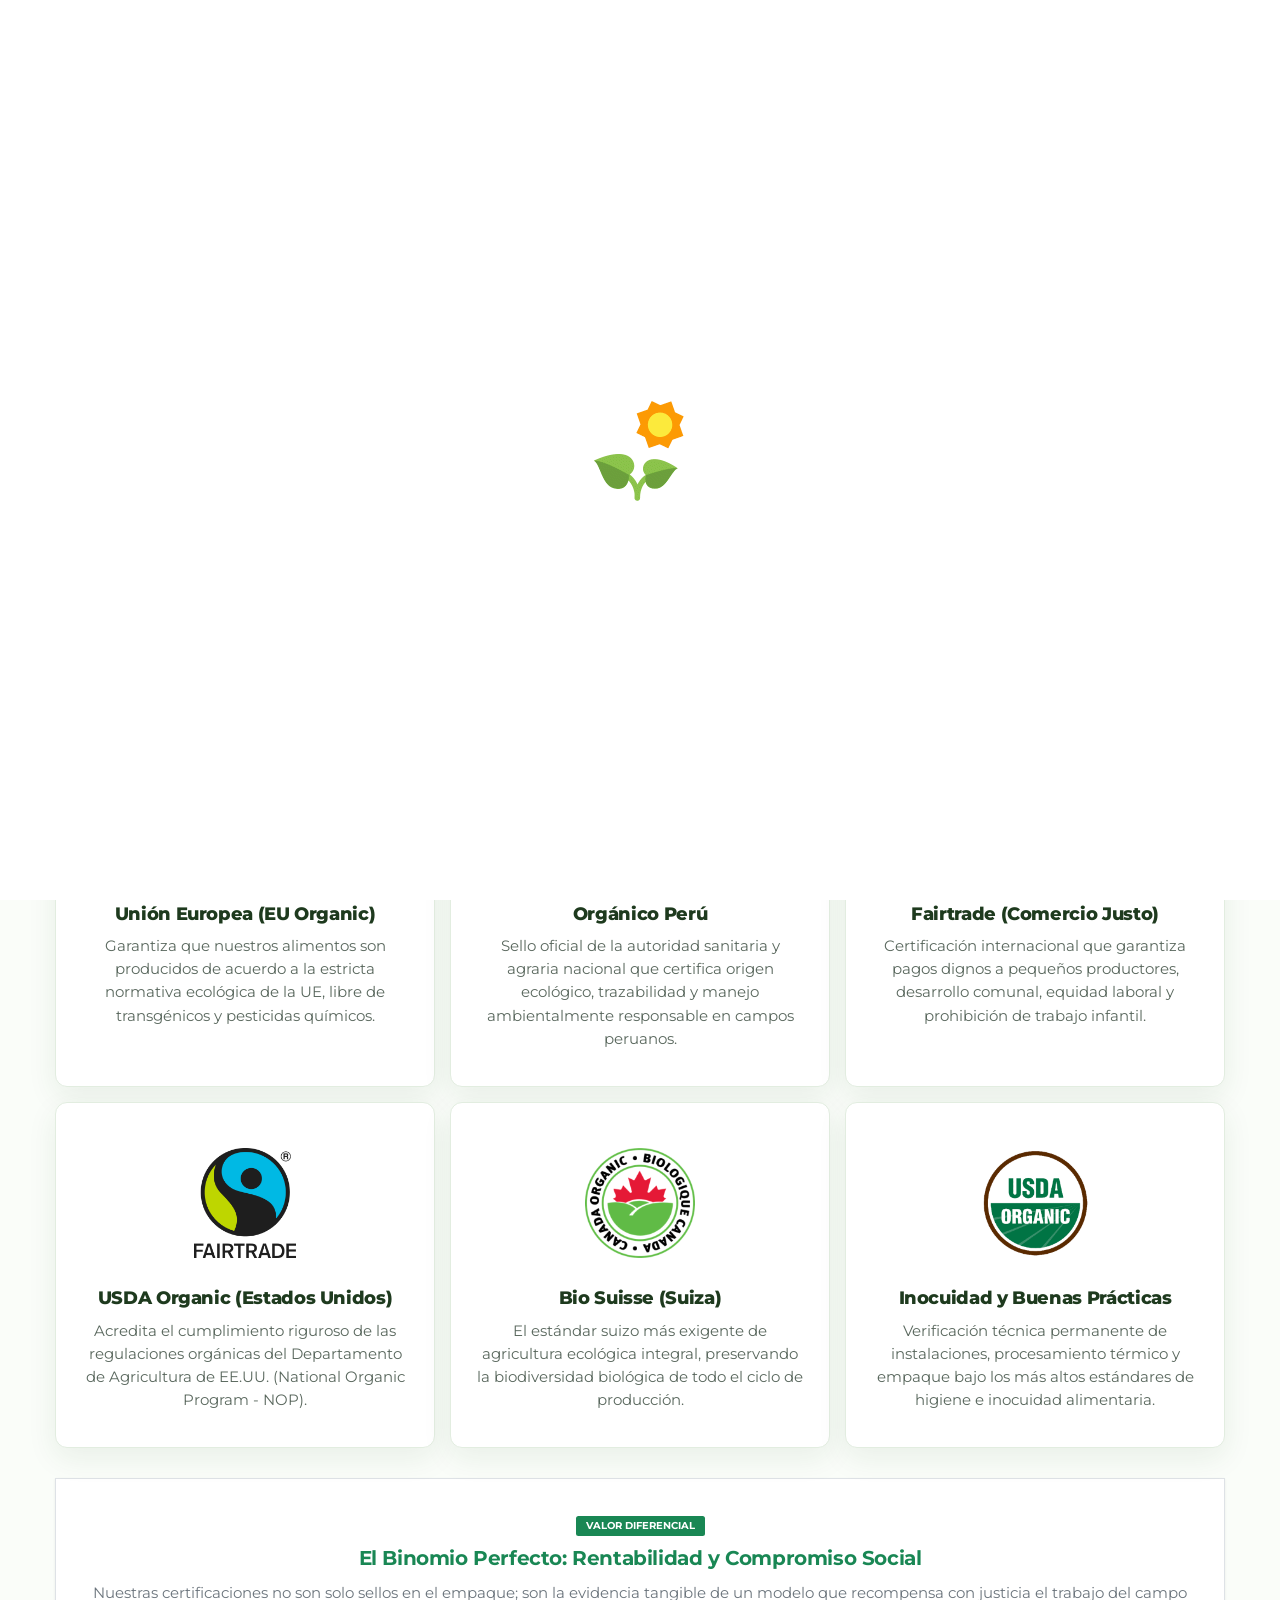
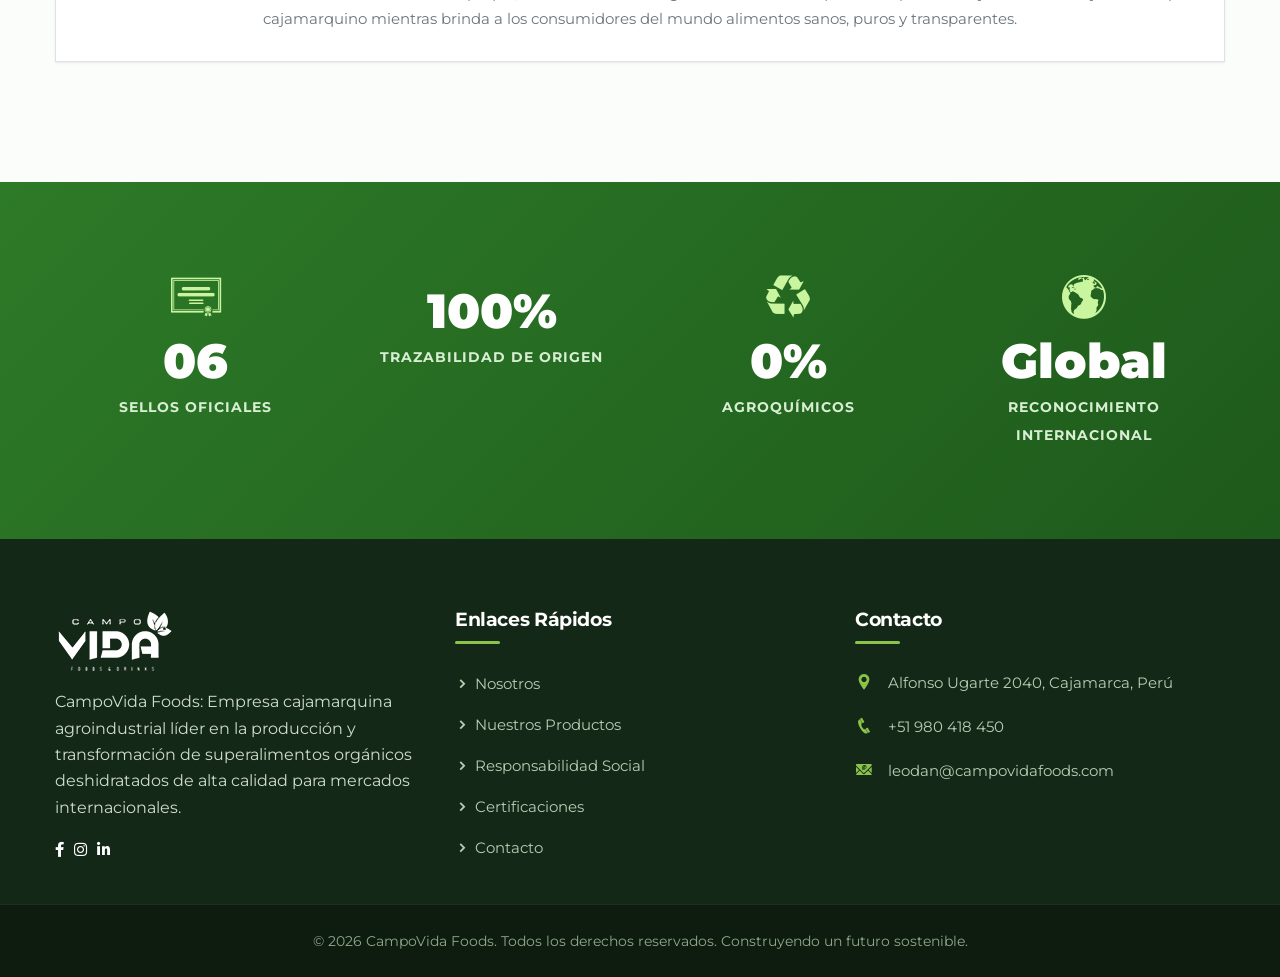
==== certificaciones.html @ b209eeda "feat: implementacion completa de CampoVida Foods v2 segun ultimos cambios requeridos" ====
<!doctype html>
<html class="no-js" lang="es">

<head>
	<meta charset="utf-8">
	<meta http-equiv="x-ua-compatible" content="ie=edge">
	<title>Nuestras Certificaciones - CampoVida Foods</title>
	<meta name="description" content="Certificaciones internacionales de CampoVida Foods: Unión Europea, Orgánico Perú, Fairtrade, USDA Organic y Bio Suisse garantizan máxima calidad y compromiso social.">
	<meta name="viewport" content="width=device-width, initial-scale=1, shrink-to-fit=no">
	<link rel="shortcut icon" type="image/x-icon" href="assets/img/logo/favicon.png">

	<!-- Stylesheets -->
	<link href="assets/css/bootstrap.min.css" rel="stylesheet" />
	<link href="assets/css/fontawesome.min.css" rel="stylesheet" />
	<link href="assets/css/magnific-popup.css" rel="stylesheet" />
	<link href="assets/css/owl.carousel.min.css" rel="stylesheet" />
	<link href="assets/css/owl.theme.default.min.css" rel="stylesheet" />
	<link href="assets/css/animate.css" rel="stylesheet" />
	<link href="assets/css/themify-icons.css" rel="stylesheet" />
	<link href="assets/css/icofont.min.css" rel="stylesheet" />
	<link href="assets/css/site-flaticon.css" rel="stylesheet" />
	<link href="assets/style.css" rel="stylesheet">
	<link href="assets/css/responsive.css" rel="stylesheet" />
	<link href="assets/css/custom-v2.css" rel="stylesheet" />
</head>

<body id="bdy">

	<!-- PreLoader -->
	<div class="se-pre-con"></div>

	<!-- Header Navigation -->
	<header class="header header-2 sticky-top">
		<div class="main-navigation">
			<nav id="navbar_top" class="navbar navbar-expand-lg py-2">
				<div class="container">
					<a class="navbar-brand" href="index.html">
						<img src="assets/img/logo/logo.png" class="logo-display" alt="CampoVida Foods">
					</a>
					<button class="navbar-toggler" type="button" data-bs-toggle="collapse" data-bs-target="#main_nav"
						aria-expanded="false" aria-label="Navegación">
						<span class="navbar-toggler-icon"><i class="ti-menu-alt"></i></span>
					</button>
					<div class="collapse navbar-collapse" id="main_nav">
						<ul class="navbar-nav ms-auto align-items-center">
							<li class="nav-item">
								<a class="nav-link" href="nosotros.html">NOSOTROS</a>
							</li>
							<li class="nav-item">
								<a class="nav-link" href="productos.html">PRODUCTOS</a>
							</li>
							<li class="nav-item">
								<a class="nav-link" href="responsabilidad-social.html">RESPONSABILIDAD SOCIAL</a>
							</li>
							<li class="nav-item">
								<a class="nav-link active" href="certificaciones.html">CERTIFICACIONES</a>
							</li>
							<li class="nav-item">
								<a class="nav-link" href="contact.html">CONTACTO</a>
							</li>
						</ul>
					</div>
				</div>
			</nav>
		</div>
	</header>

	<main class="main">

		<!-- Top Headline Ribbon -->
		<div class="section-headline-bar">
			<div class="container">
				<h2>NUESTRAS CERTIFICACIONES</h2>
			</div>
		</div>

		<!-- Main Statement & Logos Section -->
		<section class="de-padding">
			<div class="container">

				<div class="site-title-v2 text-center">
					<span class="subtitle">Estándares Internacionales</span>
					<h1 class="main-heading">Calidad, Inocuidad y Comercio Justo</h1>
					<p class="lead-text fs-4" style="line-height: 1.8;">
						Nuestras certificaciones respaldan la producción de alimentos orgánicos de alta calidad, garantizando que nuestros productos cumplan con estándares y requisitos que aseguran procesos responsables y confiables. A su vez, reafirmamos nuestro compromiso con nuestros colaboradores a través de nuestras certificaciones sociales, lo cual genera el binomio perfecto entre la rentabilidad y el compromiso social.
					</p>
				</div>

				<!-- Composite Banner with All 6 Certifications -->
				<div class="cert-composite-banner mb-5">
					<img src="assets/img/certificaciones/sellos-certificaciones.png" alt="Sellos Oficiales: Unión Europea, Orgánico Perú, Fairtrade, USDA Organic, Bio Suisse" class="img-fluid">
				</div>

				<!-- Individual Certification Detail Cards -->
				<div class="row g-4 justify-content-center">

					<!-- 1. Unión Europea -->
					<div class="col-lg-4 col-md-6">
						<div class="cert-card-v2">
							<div class="cert-logo-wrap">
								<img src="assets/img/certificaciones/cert1.png" alt="Unión Europea Orgánico">
							</div>
							<h4>Unión Europea (EU Organic)</h4>
							<p>Garantiza que nuestros alimentos son producidos de acuerdo a la estricta normativa ecológica de la UE, libre de transgénicos y pesticidas químicos.</p>
						</div>
					</div>

					<!-- 2. Orgánico Perú -->
					<div class="col-lg-4 col-md-6">
						<div class="cert-card-v2">
							<div class="cert-logo-wrap">
								<img src="assets/img/certificaciones/cert2.png" alt="Orgánico Perú">
							</div>
							<h4>Orgánico Perú</h4>
							<p>Sello oficial de la autoridad sanitaria y agraria nacional que certifica origen ecológico, trazabilidad y manejo ambientalmente responsable en campos peruanos.</p>
						</div>
					</div>

					<!-- 3. Fairtrade -->
					<div class="col-lg-4 col-md-6">
						<div class="cert-card-v2">
							<div class="cert-logo-wrap">
								<img src="assets/img/certificaciones/cert3.png" alt="Fairtrade Comercio Justo">
							</div>
							<h4>Fairtrade (Comercio Justo)</h4>
							<p>Certificación internacional que garantiza pagos dignos a pequeños productores, desarrollo comunal, equidad laboral y prohibición de trabajo infantil.</p>
						</div>
					</div>

					<!-- 4. USDA Organic -->
					<div class="col-lg-4 col-md-6">
						<div class="cert-card-v2">
							<div class="cert-logo-wrap">
								<img src="assets/img/certificaciones/cert4.png" alt="USDA Organic">
							</div>
							<h4>USDA Organic (Estados Unidos)</h4>
							<p>Acredita el cumplimiento riguroso de las regulaciones orgánicas del Departamento de Agricultura de EE.UU. (National Organic Program - NOP).</p>
						</div>
					</div>

					<!-- 5. Bio Suisse -->
					<div class="col-lg-4 col-md-6">
						<div class="cert-card-v2">
							<div class="cert-logo-wrap">
								<img src="assets/img/certificaciones/cert5.png" alt="Bio Suisse">
							</div>
							<h4>Bio Suisse (Suiza)</h4>
							<p>El estándar suizo más exigente de agricultura ecológica integral, preservando la biodiversidad biológica de todo el ciclo de producción.</p>
						</div>
					</div>

					<!-- 6. Hoja Orgánica Europea Complementaria -->
					<div class="col-lg-4 col-md-6">
						<div class="cert-card-v2">
							<div class="cert-logo-wrap">
								<img src="assets/img/certificaciones/cert6.png" alt="Estándar Internacional">
							</div>
							<h4>Inocuidad y Buenas Prácticas</h4>
							<p>Verificación técnica permanente de instalaciones, procesamiento térmico y empaque bajo los más altos estándares de higiene e inocuidad alimentaria.</p>
						</div>
					</div>

				</div>

				<!-- Binomio Card -->
				<div class="mt-5 p-5 bg-white rounded-4 border shadow-sm text-center">
					<span class="badge bg-success fs-6 px-3 py-2 text-uppercase mb-3">Valor Diferencial</span>
					<h3 class="fs-2 fw-bold text-success mb-3">El Binomio Perfecto: Rentabilidad y Compromiso Social</h3>
					<p class="fs-4 text-muted max-w-700 mx-auto mb-0" style="line-height: 1.7;">
						Nuestras certificaciones no son solo sellos en el empaque; son la evidencia tangible de un modelo que recompensa con justicia el trabajo del campo cajamarquino mientras brinda a los consumidores del mundo alimentos sanos, puros y transparentes.
					</p>
				</div>

			</div>
		</section>

		<!-- Statistics Section -->
		<section class="stats-section-v2">
			<div class="container">
				<div class="row g-4 justify-content-center">
					<div class="col-lg-3 col-sm-6">
						<div class="stat-item-v2">
							<div class="stat-icon"><i class="icofont-certificate-alt-1"></i></div>
							<div class="stat-number">06</div>
							<div class="stat-label">Sellos Oficiales</div>
						</div>
					</div>
					<div class="col-lg-3 col-sm-6">
						<div class="stat-item-v2">
							<div class="stat-icon"><i class="icofont-shield-check"></i></div>
							<div class="stat-number">100%</div>
							<div class="stat-label">Trazabilidad de Origen</div>
						</div>
					</div>
					<div class="col-lg-3 col-sm-6">
						<div class="stat-item-v2">
							<div class="stat-icon"><i class="icofont-recycle"></i></div>
							<div class="stat-number">0%</div>
							<div class="stat-label">Agroquímicos</div>
						</div>
					</div>
					<div class="col-lg-3 col-sm-6">
						<div class="stat-item-v2">
							<div class="stat-icon"><i class="icofont-world"></i></div>
							<div class="stat-number">Global</div>
							<div class="stat-label">Reconocimiento Internacional</div>
						</div>
					</div>
				</div>
			</div>
		</section>

	</main>

	<!-- Footer -->
	<footer class="footer-v2">
		<div class="container pb-5">
			<div class="row g-5">
				<div class="col-lg-4 col-md-6">
					<img src="assets/img/logo/logo.png" alt="CampoVida Foods" style="max-height: 75px; filter: brightness(0) invert(1);" class="mb-4">
					<p style="font-size: 1.55rem; line-height: 1.7;">
						CampoVida Foods: Empresa cajamarquina agroindustrial líder en la producción y transformación de superalimentos orgánicos deshidratados de alta calidad para mercados internacionales.
					</p>
					<div class="d-flex gap-3 mt-4">
						<a href="#" class="text-white fs-4"><i class="fab fa-facebook-f"></i></a>
						<a href="#" class="text-white fs-4"><i class="fab fa-instagram"></i></a>
						<a href="#" class="text-white fs-4"><i class="fab fa-linkedin-in"></i></a>
					</div>
				</div>

				<div class="col-lg-4 col-md-6">
					<h4 class="footer-title">Enlaces Rápidos</h4>
					<ul class="footer-nav">
						<li><a href="nosotros.html"><i class="icofont-simple-right me-2"></i>Nosotros</a></li>
						<li><a href="productos.html"><i class="icofont-simple-right me-2"></i>Nuestros Productos</a></li>
						<li><a href="responsabilidad-social.html"><i class="icofont-simple-right me-2"></i>Responsabilidad Social</a></li>
						<li><a href="certificaciones.html"><i class="icofont-simple-right me-2"></i>Certificaciones</a></li>
						<li><a href="contact.html"><i class="icofont-simple-right me-2"></i>Contacto</a></li>
					</ul>
				</div>

				<div class="col-lg-4 col-md-12">
					<h4 class="footer-title">Contacto</h4>
					<ul class="contact-info-list">
						<li>
							<i class="icofont-location-pin"></i>
							<span>Alfonso Ugarte 2040, Cajamarca, Perú</span>
						</li>
						<li>
							<i class="icofont-phone"></i>
							<span>+51 980 418 450</span>
						</li>
						<li>
							<i class="icofont-email"></i>
							<span>leodan@campovidafoods.com</span>
						</li>
					</ul>
				</div>
			</div>
		</div>

		<div class="footer-bottom-bar text-center">
			<div class="container">
				<p class="mb-0">© 2026 CampoVida Foods. Todos los derechos reservados. Construyendo un futuro sostenible.</p>
			</div>
		</div>
	</footer>

	<!-- Scroll Top -->
	<a href="#bdy" id="scrtop" class="smooth-menu"><i class="ti-arrow-up"></i></a>

	<!-- Scripts -->
	<script src="assets/js/jquery-3.6.0.min.js"></script>
	<script src="assets/js/popper.min.js"></script>
	<script src="assets/js/bootstrap.min.js"></script>
	<script src="assets/js/jquery.magnific-popup.min.js"></script>
	<script src="assets/js/owl.carousel.min.js"></script>
	<script src="assets/js/wow.min.js"></script>
	<script src="assets/js/main.js"></script>

</body>
</html>
---- assets/css/themify-icons.css ----
@font-face {
	font-family: "themify";
	src:url("../fonts/fonts/themify.eot?-fvbane");
	src:url("../fonts/themify.eot?#iefix-fvbane") format("embedded-opentype"),
		url("../fonts/themify.woff?-fvbane") format("woff"),
		url("../fonts/themify.ttf?-fvbane") format("truetype"),
		url("../fonts/themify.svg?-fvbane#themify") format("svg");
	font-weight: normal;
	font-style: normal;
}

[class^="ti-"], [class*=" ti-"] {
	font-family: 'themify';
	speak: none;
	font-style: normal;
	font-weight: normal;
	font-variant: normal;
	text-transform: none;
	line-height: 1;

	/* Better Font Rendering =========== */
	-webkit-font-smoothing: antialiased;
	-moz-osx-font-smoothing: grayscale;
}

.ti-wand:before {
	content: "\e600";
}
.ti-volume:before {
	content: "\e601";
}
.ti-user:before {
	content: "\e602";
}
.ti-unlock:before {
	content: "\e603";
}
.ti-unlink:before {
	content: "\e604";
}
.ti-trash:before {
	content: "\e605";
}
.ti-thought:before {
	content: "\e606";
}
.ti-target:before {
	content: "\e607";
}
.ti-tag:before {
	content: "\e608";
}
.ti-tablet:before {
	content: "\e609";
}
.ti-star:before {
	content: "\e60a";
}
.ti-spray:before {
	content: "\e60b";
}
.ti-signal:before {
	content: "\e60c";
}
.ti-shopping-cart:before {
	content: "\e60d";
}
.ti-shopping-cart-full:before {
	content: "\e60e";
}
.ti-settings:before {
	content: "\e60f";
}
.ti-search:before {
	content: "\e610";
}
.ti-zoom-in:before {
	content: "\e611";
}
.ti-zoom-out:before {
	content: "\e612";
}
.ti-cut:before {
	content: "\e613";
}
.ti-ruler:before {
	content: "\e614";
}
.ti-ruler-pencil:before {
	content: "\e615";
}
.ti-ruler-alt:before {
	content: "\e616";
}
.ti-bookmark:before {
	content: "\e617";
}
.ti-bookmark-alt:before {
	content: "\e618";
}
.ti-reload:before {
	content: "\e619";
}
.ti-plus:before {
	content: "\e61a";
}
.ti-pin:before {
	content: "\e61b";
}
.ti-pencil:before {
	content: "\e61c";
}
.ti-pencil-alt:before {
	content: "\e61d";
}
.ti-paint-roller:before {
	content: "\e61e";
}
.ti-paint-bucket:before {
	content: "\e61f";
}
.ti-na:before {
	content: "\e620";
}
.ti-mobile:before {
	content: "\e621";
}
.ti-minus:before {
	content: "\e622";
}
.ti-medall:before {
	content: "\e623";
}
.ti-medall-alt:before {
	content: "\e624";
}
.ti-marker:before {
	content: "\e625";
}
.ti-marker-alt:before {
	content: "\e626";
}
.ti-arrow-up:before {
	content: "\e627";
}
.ti-arrow-right:before {
	content: "\e628";
}
.ti-arrow-left:before {
	content: "\e629";
}
.ti-arrow-down:before {
	content: "\e62a";
}
.ti-lock:before {
	content: "\e62b";
}
.ti-location-arrow:before {
	content: "\e62c";
}
.ti-link:before {
	content: "\e62d";
}
.ti-layout:before {
	content: "\e62e";
}
.ti-layers:before {
	content: "\e62f";
}
.ti-layers-alt:before {
	content: "\e630";
}
.ti-key:before {
	content: "\e631";
}
.ti-import:before {
	content: "\e632";
}
.ti-image:before {
	content: "\e633";
}
.ti-heart:before {
	content: "\e634";
}
.ti-heart-broken:before {
	content: "\e635";
}
.ti-hand-stop:before {
	content: "\e636";
}
.ti-hand-open:before {
	content: "\e637";
}
.ti-hand-drag:before {
	content: "\e638";
}
.ti-folder:before {
	content: "\e639";
}
.ti-flag:before {
	content: "\e63a";
}
.ti-flag-alt:before {
	content: "\e63b";
}
.ti-flag-alt-2:before {
	content: "\e63c";
}
.ti-eye:before {
	content: "\e63d";
}
.ti-export:before {
	content: "\e63e";
}
.ti-exchange-vertical:before {
	content: "\e63f";
}
.ti-desktop:before {
	content: "\e640";
}
.ti-cup:before {
	content: "\e641";
}
.ti-crown:before {
	content: "\e642";
}
.ti-comments:before {
	content: "\e643";
}
.ti-comment:before {
	content: "\e644";
}
.ti-comment-alt:before {
	content: "\e645";
}
.ti-close:before {
	content: "\e646";
}
.ti-clip:before {
	content: "\e647";
}
.ti-angle-up:before {
	content: "\e648";
}
.ti-angle-right:before {
	content: "\e649";
}
.ti-angle-left:before {
	content: "\e64a";
}
.ti-angle-down:before {
	content: "\e64b";
}
.ti-check:before {
	content: "\e64c";
}
.ti-check-box:before {
	content: "\e64d";
}
.ti-camera:before {
	content: "\e64e";
}
.ti-announcement:before {
	content: "\e64f";
}
.ti-brush:before {
	content: "\e650";
}
.ti-briefcase:before {
	content: "\e651";
}
.ti-bolt:before {
	content: "\e652";
}
.ti-bolt-alt:before {
	content: "\e653";
}
.ti-blackboard:before {
	content: "\e654";
}
.ti-bag:before {
	content: "\e655";
}
.ti-move:before {
	content: "\e656";
}
.ti-arrows-vertical:before {
	content: "\e657";
}
.ti-arrows-horizontal:before {
	content: "\e658";
}
.ti-fullscreen:before {
	content: "\e659";
}
.ti-arrow-top-right:before {
	content: "\e65a";
}
.ti-arrow-top-left:before {
	content: "\e65b";
}
.ti-arrow-circle-up:before {
	content: "\e65c";
}
.ti-arrow-circle-right:before {
	content: "\e65d";
}
.ti-arrow-circle-left:before {
	content: "\e65e";
}
.ti-arrow-circle-down:before {
	content: "\e65f";
}
.ti-angle-double-up:before {
	content: "\e660";
}
.ti-angle-double-right:before {
	content: "\e661";
}
.ti-angle-double-left:before {
	content: "\e662";
}
.ti-angle-double-down:before {
	content: "\e663";
}
.ti-zip:before {
	content: "\e664";
}
.ti-world:before {
	content: "\e665";
}
.ti-wheelchair:before {
	content: "\e666";
}
.ti-view-list:before {
	content: "\e667";
}
.ti-view-list-alt:before {
	content: "\e668";
}
.ti-view-grid:before {
	content: "\e669";
}
.ti-uppercase:before {
	content: "\e66a";
}
.ti-upload:before {
	content: "\e66b";
}
.ti-underline:before {
	content: "\e66c";
}
.ti-truck:before {
	content: "\e66d";
}
.ti-timer:before {
	content: "\e66e";
}
.ti-ticket:before {
	content: "\e66f";
}
.ti-thumb-up:before {
	content: "\e670";
}
.ti-thumb-down:before {
	content: "\e671";
}
.ti-text:before {
	content: "\e672";
}
.ti-stats-up:before {
	content: "\e673";
}
.ti-stats-down:before {
	content: "\e674";
}
.ti-split-v:before {
	content: "\e675";
}
.ti-split-h:before {
	content: "\e676";
}
.ti-smallcap:before {
	content: "\e677";
}
.ti-shine:before {
	content: "\e678";
}
.ti-shift-right:before {
	content: "\e679";
}
.ti-shift-left:before {
	content: "\e67a";
}
.ti-shield:before {
	content: "\e67b";
}
.ti-notepad:before {
	content: "\e67c";
}
.ti-server:before {
	content: "\e67d";
}
.ti-quote-right:before {
	content: "\e67e";
}
.ti-quote-left:before {
	content: "\e67f";
}
.ti-pulse:before {
	content: "\e680";
}
.ti-printer:before {
	content: "\e681";
}
.ti-power-off:before {
	content: "\e682";
}
.ti-plug:before {
	content: "\e683";
}
.ti-pie-chart:before {
	content: "\e684";
}
.ti-paragraph:before {
	content: "\e685";
}
.ti-panel:before {
	content: "\e686";
}
.ti-package:before {
	content: "\e687";
}
.ti-music:before {
	content: "\e688";
}
.ti-music-alt:before {
	content: "\e689";
}
.ti-mouse:before {
	content: "\e68a";
}
.ti-mouse-alt:before {
	content: "\e68b";
}
.ti-money:before {
	content: "\e68c";
}
.ti-microphone:before {
	content: "\e68d";
}
.ti-menu:before {
	content: "\e68e";
}
.ti-menu-alt:before {
	content: "\e68f";
}
.ti-map:before {
	content: "\e690";
}
.ti-map-alt:before {
	content: "\e691";
}
.ti-loop:before {
	content: "\e692";
}
.ti-location-pin:before {
	content: "\e693";
}
.ti-list:before {
	content: "\e694";
}
.ti-light-bulb:before {
	content: "\e695";
}
.ti-Italic:before {
	content: "\e696";
}
.ti-info:before {
	content: "\e697";
}
.ti-infinite:before {
	content: "\e698";
}
.ti-id-badge:before {
	content: "\e699";
}
.ti-hummer:before {
	content: "\e69a";
}
.ti-home:before {
	content: "\e69b";
}
.ti-help:before {
	content: "\e69c";
}
.ti-headphone:before {
	content: "\e69d";
}
.ti-harddrives:before {
	content: "\e69e";
}
.ti-harddrive:before {
	content: "\e69f";
}
.ti-gift:before {
	content: "\e6a0";
}
.ti-game:before {
	content: "\e6a1";
}
.ti-filter:before {
	content: "\e6a2";
}
.ti-files:before {
	content: "\e6a3";
}
.ti-file:before {
	content: "\e6a4";
}
.ti-eraser:before {
	content: "\e6a5";
}
.ti-envelope:before {
	content: "\e6a6";
}
.ti-download:before {
	content: "\e6a7";
}
.ti-direction:before {
	content: "\e6a8";
}
.ti-direction-alt:before {
	content: "\e6a9";
}
.ti-dashboard:before {
	content: "\e6aa";
}
.ti-control-stop:before {
	content: "\e6ab";
}
.ti-control-shuffle:before {
	content: "\e6ac";
}
.ti-control-play:before {
	content: "\e6ad";
}
.ti-control-pause:before {
	content: "\e6ae";
}
.ti-control-forward:before {
	content: "\e6af";
}
.ti-control-backward:before {
	content: "\e6b0";
}
.ti-cloud:before {
	content: "\e6b1";
}
.ti-cloud-up:before {
	content: "\e6b2";
}
.ti-cloud-down:before {
	content: "\e6b3";
}
.ti-clipboard:before {
	content: "\e6b4";
}
.ti-car:before {
	content: "\e6b5";
}
.ti-calendar:before {
	content: "\e6b6";
}
.ti-book:before {
	content: "\e6b7";
}
.ti-bell:before {
	content: "\e6b8";
}
.ti-basketball:before {
	content: "\e6b9";
}
.ti-bar-chart:before {
	content: "\e6ba";
}
.ti-bar-chart-alt:before {
	content: "\e6bb";
}
.ti-back-right:before {
	content: "\e6bc";
}
.ti-back-left:before {
	content: "\e6bd";
}
.ti-arrows-corner:before {
	content: "\e6be";
}
.ti-archive:before {
	content: "\e6bf";
}
.ti-anchor:before {
	content: "\e6c0";
}
.ti-align-right:before {
	content: "\e6c1";
}
.ti-align-left:before {
	content: "\e6c2";
}
.ti-align-justify:before {
	content: "\e6c3";
}
.ti-align-center:before {
	content: "\e6c4";
}
.ti-alert:before {
	content: "\e6c5";
}
.ti-alarm-clock:before {
	content: "\e6c6";
}
.ti-agenda:before {
	content: "\e6c7";
}
.ti-write:before {
	content: "\e6c8";
}
.ti-window:before {
	content: "\e6c9";
}
.ti-widgetized:before {
	content: "\e6ca";
}
.ti-widget:before {
	content: "\e6cb";
}
.ti-widget-alt:before {
	content: "\e6cc";
}
.ti-wallet:before {
	content: "\e6cd";
}
.ti-video-clapper:before {
	content: "\e6ce";
}
.ti-video-camera:before {
	content: "\e6cf";
}
.ti-vector:before {
	content: "\e6d0";
}
.ti-themify-logo:before {
	content: "\e6d1";
}
.ti-themify-favicon:before {
	content: "\e6d2";
}
.ti-themify-favicon-alt:before {
	content: "\e6d3";
}
.ti-support:before {
	content: "\e6d4";
}
.ti-stamp:before {
	content: "\e6d5";
}
.ti-split-v-alt:before {
	content: "\e6d6";
}
.ti-slice:before {
	content: "\e6d7";
}
.ti-shortcode:before {
	content: "\e6d8";
}
.ti-shift-right-alt:before {
	content: "\e6d9";
}
.ti-shift-left-alt:before {
	content: "\e6da";
}
.ti-ruler-alt-2:before {
	content: "\e6db";
}
.ti-receipt:before {
	content: "\e6dc";
}
.ti-pin2:before {
	content: "\e6dd";
}
.ti-pin-alt:before {
	content: "\e6de";
}
.ti-pencil-alt2:before {
	content: "\e6df";
}
.ti-palette:before {
	content: "\e6e0";
}
.ti-more:before {
	content: "\e6e1";
}
.ti-more-alt:before {
	content: "\e6e2";
}
.ti-microphone-alt:before {
	content: "\e6e3";
}
.ti-magnet:before {
	content: "\e6e4";
}
.ti-line-double:before {
	content: "\e6e5";
}
.ti-line-dotted:before {
	content: "\e6e6";
}
.ti-line-dashed:before {
	content: "\e6e7";
}
.ti-layout-width-full:before {
	content: "\e6e8";
}
.ti-layout-width-default:before {
	content: "\e6e9";
}
.ti-layout-width-default-alt:before {
	content: "\e6ea";
}
.ti-layout-tab:before {
	content: "\e6eb";
}
.ti-layout-tab-window:before {
	content: "\e6ec";
}
.ti-layout-tab-v:before {
	content: "\e6ed";
}
.ti-layout-tab-min:before {
	content: "\e6ee";
}
.ti-layout-slider:before {
	content: "\e6ef";
}
.ti-layout-slider-alt:before {
	content: "\e6f0";
}
.ti-layout-sidebar-right:before {
	content: "\e6f1";
}
.ti-layout-sidebar-none:before {
	content: "\e6f2";
}
.ti-layout-sidebar-left:before {
	content: "\e6f3";
}
.ti-layout-placeholder:before {
	content: "\e6f4";
}
.ti-layout-menu:before {
	content: "\e6f5";
}
.ti-layout-menu-v:before {
	content: "\e6f6";
}
.ti-layout-menu-separated:before {
	content: "\e6f7";
}
.ti-layout-menu-full:before {
	content: "\e6f8";
}
.ti-layout-media-right-alt:before {
	content: "\e6f9";
}
.ti-layout-media-right:before {
	content: "\e6fa";
}
.ti-layout-media-overlay:before {
	content: "\e6fb";
}
.ti-layout-media-overlay-alt:before {
	content: "\e6fc";
}
.ti-layout-media-overlay-alt-2:before {
	content: "\e6fd";
}
.ti-layout-media-left-alt:before {
	content: "\e6fe";
}
.ti-layout-media-left:before {
	content: "\e6ff";
}
.ti-layout-media-center-alt:before {
	content: "\e700";
}
.ti-layout-media-center:before {
	content: "\e701";
}
.ti-layout-list-thumb:before {
	content: "\e702";
}
.ti-layout-list-thumb-alt:before {
	content: "\e703";
}
.ti-layout-list-post:before {
	content: "\e704";
}
.ti-layout-list-large-image:before {
	content: "\e705";
}
.ti-layout-line-solid:before {
	content: "\e706";
}
.ti-layout-grid4:before {
	content: "\e707";
}
.ti-layout-grid3:before {
	content: "\e708";
}
.ti-layout-grid2:before {
	content: "\e709";
}
.ti-layout-grid2-thumb:before {
	content: "\e70a";
}
.ti-layout-cta-right:before {
	content: "\e70b";
}
.ti-layout-cta-left:before {
	content: "\e70c";
}
.ti-layout-cta-center:before {
	content: "\e70d";
}
.ti-layout-cta-btn-right:before {
	content: "\e70e";
}
.ti-layout-cta-btn-left:before {
	content: "\e70f";
}
.ti-layout-column4:before {
	content: "\e710";
}
.ti-layout-column3:before {
	content: "\e711";
}
.ti-layout-column2:before {
	content: "\e712";
}
.ti-layout-accordion-separated:before {
	content: "\e713";
}
.ti-layout-accordion-merged:before {
	content: "\e714";
}
.ti-layout-accordion-list:before {
	content: "\e715";
}
.ti-ink-pen:before {
	content: "\e716";
}
.ti-info-alt:before {
	content: "\e717";
}
.ti-help-alt:before {
	content: "\e718";
}
.ti-headphone-alt:before {
	content: "\e719";
}
.ti-hand-point-up:before {
	content: "\e71a";
}
.ti-hand-point-right:before {
	content: "\e71b";
}
.ti-hand-point-left:before {
	content: "\e71c";
}
.ti-hand-point-down:before {
	content: "\e71d";
}
.ti-gallery:before {
	content: "\e71e";
}
.ti-face-smile:before {
	content: "\e71f";
}
.ti-face-sad:before {
	content: "\e720";
}
.ti-credit-card:before {
	content: "\e721";
}
.ti-control-skip-forward:before {
	content: "\e722";
}
.ti-control-skip-backward:before {
	content: "\e723";
}
.ti-control-record:before {
	content: "\e724";
}
.ti-control-eject:before {
	content: "\e725";
}
.ti-comments-smiley:before {
	content: "\e726";
}
.ti-brush-alt:before {
	content: "\e727";
}
.ti-youtube:before {
	content: "\e728";
}
.ti-vimeo:before {
	content: "\e729";
}
.ti-twitter:before {
	content: "\e72a";
}
.ti-time:before {
	content: "\e72b";
}
.ti-tumblr:before {
	content: "\e72c";
}
.ti-skype:before {
	content: "\e72d";
}
.ti-share:before {
	content: "\e72e";
}
.ti-share-alt:before {
	content: "\e72f";
}
.ti-rocket:before {
	content: "\e730";
}
.ti-pinterest:before {
	content: "\e731";
}
.ti-new-window:before {
	content: "\e732";
}
.ti-microsoft:before {
	content: "\e733";
}
.ti-list-ol:before {
	content: "\e734";
}
.ti-linkedin:before {
	content: "\e735";
}
.ti-layout-sidebar-2:before {
	content: "\e736";
}
.ti-layout-grid4-alt:before {
	content: "\e737";
}
.ti-layout-grid3-alt:before {
	content: "\e738";
}
.ti-layout-grid2-alt:before {
	content: "\e739";
}
.ti-layout-column4-alt:before {
	content: "\e73a";
}
.ti-layout-column3-alt:before {
	content: "\e73b";
}
.ti-layout-column2-alt:before {
	content: "\e73c";
}
.ti-instagram:before {
	content: "\e73d";
}
.ti-google:before {
	content: "\e73e";
}
.ti-github:before {
	content: "\e73f";
}
.ti-flickr:before {
	content: "\e740";
}
.ti-facebook:before {
	content: "\e741";
}
.ti-dropbox:before {
	content: "\e742";
}
.ti-dribbble:before {
	content: "\e743";
}
.ti-apple:before {
	content: "\e744";
}
.ti-android:before {
	content: "\e745";
}
.ti-save:before {
	content: "\e746";
}
.ti-save-alt:before {
	content: "\e747";
}
.ti-yahoo:before {
	content: "\e748";
}
.ti-wordpress:before {
	content: "\e749";
}
.ti-vimeo-alt:before {
	content: "\e74a";
}
.ti-twitter-alt:before {
	content: "\e74b";
}
.ti-tumblr-alt:before {
	content: "\e74c";
}
.ti-trello:before {
	content: "\e74d";
}
.ti-stack-overflow:before {
	content: "\e74e";
}
.ti-soundcloud:before {
	content: "\e74f";
}
.ti-sharethis:before {
	content: "\e750";
}
.ti-sharethis-alt:before {
	content: "\e751";
}
.ti-reddit:before {
	content: "\e752";
}
.ti-pinterest-alt:before {
	content: "\e753";
}
.ti-microsoft-alt:before {
	content: "\e754";
}
.ti-linux:before {
	content: "\e755";
}
.ti-jsfiddle:before {
	content: "\e756";
}
.ti-joomla:before {
	content: "\e757";
}
.ti-html5:before {
	content: "\e758";
}
.ti-flickr-alt:before {
	content: "\e759";
}
.ti-email:before {
	content: "\e75a";
}
.ti-drupal:before {
	content: "\e75b";
}
.ti-dropbox-alt:before {
	content: "\e75c";
}
.ti-css3:before {
	content: "\e75d";
}
.ti-rss:before {
	content: "\e75e";
}
.ti-rss-alt:before {
	content: "\e75f";
}
---- assets/css/site-flaticon.css ----
/*
  	Flaticon icon font: Flaticon
  	Creation date: 23/01/2020 13:10
  	*/
  /*
    Flaticon icon font: Flaticon
    Creation date: 08/09/2018 00:19
    */

@font-face {
  font-family: "Flaticon";
  src: url("../fonts/Flaticon.eot");
  src: url("../fonts/Flaticon.eot?#iefix") format("embedded-opentype"),
       url("../fonts/Flaticon.woff") format("woff"),
       url("../fonts/Flaticon.ttf") format("truetype"),
       url("../fonts/Flaticon.svg#Flaticon") format("svg");
  font-weight: normal;
  font-style: normal;
}

@media screen and (-webkit-min-device-pixel-ratio:0) {
  @font-face {
    font-family: "Flaticon";
    src: url("../fonts/Flaticon.svg#Flaticon") format("svg");
  }
}

[class^="flaticon-"]:before, [class*=" flaticon-"]:before,
[class^="flaticon-"]:after, [class*=" flaticon-"]:after {   
  font-family: Flaticon;
  speak: none;
  font-style: normal;
  font-weight: normal;
  font-variant: normal;
  text-transform: none;
  line-height: 1;

  /* Better Font Rendering =========== */
  -webkit-font-smoothing: antialiased;
  -moz-osx-font-smoothing: grayscale;
}

.flaticon-telegram:before { content: "\f100"; }
.flaticon-call:before { content: "\f101"; }
.flaticon-customer-service:before { content: "\f102"; }
.flaticon-service:before { content: "\f103"; }
.flaticon-percentage:before { content: "\f104"; }
.flaticon-save-money:before { content: "\f105"; }
.flaticon-museum:before { content: "\f106"; }
.flaticon-computer:before { content: "\f107"; }
.flaticon-wireframe:before { content: "\f108"; }
.flaticon-corporate:before { content: "\f109"; }
.flaticon-shuttle:before { content: "\f10a"; }
.flaticon-diamond:before { content: "\f10b"; }
.flaticon-index:before { content: "\f10c"; }
.flaticon-profits:before { content: "\f10d"; }
.flaticon-coins:before { content: "\f10e"; }
.flaticon-import:before { content: "\f10f"; }
.flaticon-insurance:before { content: "\f110"; }
.flaticon-idea:before { content: "\f111"; }
.flaticon-success:before { content: "\f112"; }
.flaticon-money:before { content: "\f113"; }
.flaticon-lab:before { content: "\f114"; }
.flaticon-group:before { content: "\f115"; }
.flaticon-contract:before { content: "\f116"; }
.flaticon-portfolio:before { content: "\f117"; }
.flaticon-collaboration:before { content: "\f118"; }
.flaticon-innovation:before { content: "\f119"; }
.flaticon-team:before { content: "\f11a"; }
.flaticon-meeting:before { content: "\f11b"; }
.flaticon-analysis:before { content: "\f11c"; }
.flaticon-github:before { content: "\f11d"; }
.flaticon-linkedin:before { content: "\f11e"; }
.flaticon-email:before { content: "\f11f"; }
.flaticon-envelope:before { content: "\f120"; }
.flaticon-location:before { content: "\f121"; }
.flaticon-chat:before { content: "\f122"; }
.flaticon-time-call:before { content: "\f123"; }
.flaticon-heart:before { content: "\f124"; }
.flaticon-employee:before { content: "\f125"; }
.flaticon-user:before { content: "\f126"; }
.flaticon-support:before { content: "\f127"; }
.flaticon-flow-chart:before { content: "\f128"; }
.flaticon-process:before { content: "\f129"; }
.flaticon-planning:before { content: "\f12a"; }
.flaticon-process-1:before { content: "\f12b"; }
.flaticon-chat-bubble:before { content: "\f12c"; }
.flaticon-support-2:before { content: "\f12d"; }
.flaticon-support-1:before { content: "\f12e"; }
.flaticon-call-center:before { content: "\f12f"; }
.flaticon-technical-support:before { content: "\f130"; }
.flaticon-source:before { content: "\f131"; }
.flaticon-monitor:before { content: "\f132"; }
.flaticon-menu:before { content: "\f133"; }
.flaticon-information:before { content: "\f134"; }
.flaticon-bounce:before { content: "\f135"; }
.flaticon-login:before { content: "\f136"; }
.flaticon-arrow-chart:before { content: "\f137"; }
.flaticon-google:before { content: "\f138"; }
.flaticon-folder:before { content: "\f139"; }
.flaticon-self-awareness:before { content: "\f13a"; }
.flaticon-blockchain:before { content: "\f13b"; }
.flaticon-diagnostic:before { content: "\f13c"; }
.flaticon-monitor-1:before { content: "\f13d"; }
.flaticon-content:before { content: "\f13e"; }
.flaticon-idea-1:before { content: "\f13f"; }
.flaticon-testing:before { content: "\f140"; }
.flaticon-placeholder:before { content: "\f141"; }
---- assets/style.css ----
/*
  Theme Name:  Oreg - Organic Shop HTML Template
  Author: Kazi Sahiduzzman
  Description: Oreg - Organic Shop HTML Template
  Version: 1.0
*/
/*01*/
/*-------------------------------------------------------
01. Variable css   #207200 #667829  #436105
---------------------------------------------------------*/
@import url("https://fonts.googleapis.com/css2?family=Montserrat:wght@200;300;400;500;600;700;800;900&display=swap");

:root {
  --clr-heading: #1a2428;
  --clr-body: #1b1b1b;
  --clr-bg: #f3f6f8;
  --clr-def: #207200;
  --clr-def-2: #667829;
  --clr-def-3: #297802;
  --clr-menu: #FF4A17;
  --clr-white: #fff;
  --clr-black: #000;
  --font-1: 'Montserrat', sans-serif;
  --font-2: 'Montserrat', sans-serif;
  --rad-1: 4px;
  --clr-ftr: #c2d1e2;
  --clr-1: #E3F3FF;
  --clr-2: #209FA3;
  --clr-3: #FF8183;
  --clr-4: #FAC388;
}

/*02*/
/*-------------------------------------------------------
02. Mixins Css #070E27 #5416CF #0B0F28;
---------------------------------------------------------*/
/*03*/
/*-------------------------------------------------------
02. Typography css
---------------------------------------------------------*/
*,
*:before,
*:after {
  box-sizing: inherit;
}

* {
  scroll-behavior: inherit !important;
}

html,
body {
  height: auto;
  width: 100%;
  margin: 0;
  padding: 0;
  overflow-x: hidden;
  font-size: 62.5%;
  box-sizing: border-box;
}

body {
  font-family: var(--font-1);
  font-style: normal;
  font-size: 1.8rem;
  font-weight: 400;
  line-height: 2.8rem;
  color: var(--clr-body);
}

a {
  color: var(--clr-body);
}

a,
a:active,
a:focus,
a:hover {
  outline: none;
  -webkit-transition: all 0.3s ease-in-out;
  -moz-transition: all 0.3s ease-in-out;
  -o-transition: all 0.3s ease-in-out;
  -ms-transition: all 0.3s ease-in-out;
  transition: all 0.3s ease-in-out;
  text-decoration: none;
}

a:hover {
  color: var(--clr-def);
}

ul {
  margin: 0;
  padding: 0;
}

li {
  list-style: none;
}

h1,
h2,
h3,
h4,
h5,
h6 {
  color: var(--clr-heading);
  margin: 0 0 1.5rem 0;
  letter-spacing: 1px;
  font-weight: 600;
  font-family: var(--font-2);
  line-height: 1.2;
}

h1 {
  font-size: 48px;
}

h2 {
  font-size: 36px;
}

h3 {
  font-size: 28px;
}

h4 {
  font-size: 24px;
}

h5 {
  font-size: 18px;
}

h6 {
  font-size: 14px;
}

p {
  margin-bottom: 1.5rem;
}

.img,
img {
  max-width: 100%;
  -webkit-transition: all 0.3s ease-out 0s;
  -moz-transition: all 0.3s ease-out 0s;
  -ms-transition: all 0.3s ease-out 0s;
  -o-transition: all 0.3s ease-out 0s;
  transition: all 0.3s ease-out 0s;
  height: auto;
}

hr {
  padding: 0px;
  border-bottom: 1px solid #eceff8;
  border-top: 0px;
}

label {
  color: #999;
  cursor: pointer;
  font-size: 1.4rem;
  font-weight: 400;
}

*::-moz-selection {
  background: #d6b161;
  color: #fff;
  text-shadow: none;
}

::-moz-selection {
  background: #555;
  color: #fff;
  text-shadow: none;
}

::selection {
  background: #555;
  color: #fff;
  text-shadow: none;
}

*::-moz-placeholder {
  color: #999;
  font-size: 1.4rem;
  opacity: 1;
}

*::placeholder {
  color: #999;
  font-size: 1.4rem;
  opacity: 1;
}

/*04*/
/*-------------------------------------------------------
04. Theme Default css
---------------------------------------------------------*/
.pos-rel {
  position: relative;
  z-index: 1;
}

.width-100 {
  width: 100%;
}

.ovrflow-hidden {
  overflow: hidden;
}

.text-right {
  text-align: right;
}

.space-between {
  display: flex;
  justify-content: space-between;
  align-items: center;
}

.c-pd {
  padding: 0 7rem;
}

.s-pd {
  padding: 0 12rem;
}

.se-pre-con {
  position: fixed;
  left: 0px;
  top: 0px;
  width: 100%;
  height: 100%;
  z-index: 999999;
  background: url(img/logo/pre-loader.gif) center no-repeat var(--clr-white);
  text-align: center;
}

.h-100 {
  height: 100%;
}

.h-100vh {
  height: 100vh;
}

.bg {
  background-color: var(--clr-bg);
}

.bg-theme {
  background-color: var(--clr-def);
}

.bg-theme-3 {
  background-color: var(--clr-def-3);
}

.bg-heading {
  background-color: var(--clr-heading);
}

/*Theme button css*/
.site-title {
  margin-bottom: 6rem;
}

.site-title h2 {
  font-weight: 700;
  line-height: 1;
  letter-spacing: 0.0025em;
  margin-bottom: 3rem;
  text-transform: uppercase;
  font-size: 3rem;
}

.site-title h3 {
  margin-bottom: 3rem;
}

.site-title.wh p,
.site-title.wh h2,
.site-title.wh h3 {
  color: var(--clr-white);
}

/*margins paddings*/
.pb-140 {
  padding-bottom: 14rem;
}

.pd-50 {
  padding: 5rem 0;
}

.de-padding {
  padding: 12rem 0;
}

.de-pt {
  padding-top: 12rem;
}

.de-pb {
  padding-bottom: 12rem;
}

.pd-0 {
  padding: 0;
}

.pl-30 {
  padding-left: 3rem;
}

.pt-0 {
  padding-top: 0rem;
}

.pt-10 {
  padding-top: 1rem;
}

.pt-20 {
  padding-top: 2rem;
}

.pt-30 {
  padding-top: 3rem;
}

.pt-40 {
  padding-top: 4rem;
}

.pt-50 {
  padding-top: 5rem;
}

.pt-60 {
  padding-top: 6rem;
}

.pt-70 {
  padding-top: 7rem;
}

.pt-80 {
  padding-top: 8rem;
}

.pt-90 {
  padding-top: 9rem;
}

.pt-100 {
  padding-top: 10rem;
}

.pb-0 {
  padding-bottom: 0rem;
}

.pb-10 {
  padding-bottom: 1rem;
}

.pb-20 {
  padding-bottom: 2rem;
}

.pb-30 {
  padding-bottom: 3rem;
}

.pb-40 {
  padding-bottom: 4rem;
}

.pb-50 {
  padding-bottom: 5rem;
}

.pb-60 {
  padding-bottom: 6rem;
}

.pb-70 {
  padding-bottom: 7rem;
}

.pb-80 {
  padding-bottom: 8rem;
}

.pb-90 {
  padding-bottom: 9rem;
}

.pb-100 {
  padding-bottom: 10rem;
}

.mr-100 {
  margin-right: 10rem;
}

.mt-0 {
  margin-top: 0;
}

.mt-10 {
  margin-top: 1rem;
}

.mt-20 {
  margin-top: 2rem;
}

.mt-30 {
  margin-top: 3rem;
}

.mt-40 {
  margin-top: 4rem;
}

.mt-50 {
  margin-top: 5rem;
}

.mt-60 {
  margin-top: 6rem;
}

.mt-70 {
  margin-top: 7rem;
}

.mt-80 {
  margin-top: 8rem;
}

.mt-90 {
  margin-top: 9rem;
}

.mt-100 {
  margin-top: 10rem;
}

.mb-0 {
  margin-bottom: 0;
}

.mb-10 {
  margin-bottom: 1rem;
}

.mb-20 {
  margin-bottom: 2rem;
}

.mb-30 {
  margin-bottom: 3rem;
}

.mb-40 {
  margin-bottom: 4rem;
}

.mb-50 {
  margin-bottom: 5rem;
}

.mb-60 {
  margin-bottom: 6rem;
}

.mb-70 {
  margin-bottom: 7rem;
}

.mb-80 {
  margin-bottom: 8rem;
}

.mb-90 {
  margin-bottom: 9rem;
}

.mb-100 {
  margin-bottom: 10rem;
}

.mr-300 {
  margin-right: 30rem;
}

.ml-300 {
  margin-left: 30rem;
}

.pos-rel {
  position: relative;
  z-index: 1;
}

/*Theme Button*/
.tm-btn {
  padding: 2rem 4rem;
  border: 2px solid var(--clr-white);
  font-weight: 600;
  font-size: 1.6rem;
  line-height: 1;
  color: var(--clr-white);
  position: relative;
  z-index: 1;
  display: inline-block;
  text-transform: capitalize;
  transition: .5s ease;
}

.tm-btn:hover {
  background-color: var(--clr-white);
  color: var(--clr-heading);
}

.tm-btn-2 {
  padding: 1rem 2rem;
  font-weight: 700;
  font-size: 1.6rem;
  line-height: 1;
  color: var(--clr-white);
  background-color: var(--clr-def);
  position: relative;
  z-index: 1;
  text-transform: uppercase;
  gap: 8px;
  border-radius: 3rem;
  overflow: hidden;
  display: inline-block;
}

.tm-btn-2 i {
  height: 4rem;
  width: 4rem;
  line-height: 4rem;
  font-size: 2.4rem;
  background-color: var(--clr-white);
  color: var(--clr-def);
  border-radius: 50%;
  display: inline-block;
  text-align: center;
  transition: all .5s ease-in-out;
  margin-left: 7px;
}

.tm-btn-2::before {
  position: absolute;
  content: '';
  z-index: -1;
  background-color: var(--clr-def-3);
  top: 0;
  right: 0;
  height: 100%;
  width: 0%;
  border-radius: 3rem;
  transition: all .5s ease-in-out;
}

.tm-btn-2:hover {
  color: var(--clr-white);
}

.tm-btn-2:hover::before {
  width: 100%;
}

.tm-btn-2:hover i {
  background-color: var(--clr-def);
  color: var(--clr-white);
}

.sec-title {
  font-size: 3rem;
  line-height: 4.6rem;
  font-weight: 500;
  margin-bottom: 0;
}

.btn-1 {
  padding: 2rem 4rem;
  line-height: 1;
  background-color: #222222;
  border: none;
  color: var(--clr-body);
  outline: none;
  font-weight: 600;
  -webkit-transition: .5s ease;
  transition: .5s ease;
  position: relative;
  z-index: 1;
  display: inline-block;
}

.btn-1::before {
  position: absolute;
  content: '';
  background-color: var(--clr-def);
  height: 100%;
  width: 5%;
  top: 0;
  left: 0;
  -webkit-border-radius: 50%;
  border-radius: 50%;
  -webkit-transition: .5s ease;
  transition: .5s ease;
  z-index: -1;
  transform-origin: left;
}

.btn-1:hover::before {
  width: 100%;
  border: 1px solid var(--clr-def);
  -webkit-border-radius: 0%;
  border-radius: 0%;
}

.btn-1:hover {
  color: var(--clr-white);
}

.btn-2 {
  font-size: 16px;
  font-weight: 600;
  line-height: 10px;
  letter-spacing: 0.0015em;
  color: var(--clr-def);
}

.btn-2 i {
  margin-left: 7px;
}

.btn-4 {
  background-color: var(--clr-def);
  border: none;
}

.btn-5 {
  background-color: var(--clr-def-3);
  border: none;
}

.btn-6 {
  background-color: var(--clr-def);
  border: none;
  border-radius: var(--rad-1) !important;
  padding: 2rem 3rem;
}

.btn-6 img {
  margin-right: 8px;
}

.btn-4,
.btn-5,
.btn-6 {
  padding: 2rem 4rem;
  line-height: 1;
  color: var(--clr-white);
  outline: none;
  font-weight: 600;
  -webkit-transition: .5s ease;
  transition: .5s ease;
  position: relative;
  z-index: 1;
  display: inline-block;
  overflow: hidden;
  -webkit-border-radius: 30px;
  border-radius: 30px;
}

.btn-4::before,
.btn-5::before,
.btn-6::before {
  position: absolute;
  content: '';
  background-color: var(--clr-black);
  border: none;
  height: 0;
  width: 102%;
  top: 0;
  left: 0;
  -webkit-transition: .5s ease;
  transition: .5s ease;
  z-index: -1;
  visibility: hidden;
}

.btn-4:hover::before,
.btn-5:hover::before,
.btn-6:hover::before {
  height: 102%;
  visibility: visible;
  color: var(--clr-white);
}

.btn-4:hover,
.btn-5:hover,
.btn-6:hover {
  color: var(--clr-white);
}

.btn-7 {
  padding: 2rem 4rem;
  line-height: 1;
  color: var(--clr-white);
  outline: none;
  border-radius: 2px;
  background-color: var(--clr-black);
  font-size: 14px;
  font-weight: 500;
  display: inline-block;
  position: relative;
  z-index: 1;
}

.btn-7::before {
  position: absolute;
  z-index: -1;
  content: '';
  height: 100%;
  width: 0%;
  background-color: var(--clr-def);
  top: 0;
  right: 0;
  transition: all .5s ease;
}

.btn-7:hover::before {
  width: 100%;
}

.btn-7:hover {
  color: var(--clr-white);
}

.btn-3 {
  display: inline-block;
  padding: 1.2rem 3rem;
  background-color: var(--clr-menu);
  color: var(--clr-white);
  border-radius: 4px;
  text-align: center;
  font-size: 16px;
  font-weight: 700;
  border: none;
  outline: none;
  line-height: 1;
}

.btn-3:hover {
  background-color: var(--clr-black);
}

.btn-sub {
  height: 5rem;
  width: 5rem;
  border: none;
  background-color: var(--clr-def);
  border-radius: 2px;
  outline: none;
}

.input-style-1 {
  height: 5rem;
  border: none;
  padding: 2rem;
  outline: none;
  border-radius: 2px;
  font-size: 1.4rem;
  color: var(--clr-heading);
}

.input-style-1::placeholder {
  color: #747070;
  opacity: 1;
}

.input-style-2 {
  height: 5rem;
  padding: 2rem;
  outline: none;
  border-radius: 5px;
  font-size: 1.4rem;
  color: var(--clr-heading);
  width: 100%;
  background-color: transparent;
  border: 1px solid #ccc;
}

.input-style-2:focus {
  outline: none;
  box-shadow: none;
}

.round-move {
  animation: round-move 5s linear infinite;
}

@keyframes round-move {
  0% {
    transform: rotate(0deg);
  }

  100% {
    transform: rotate(360deg);
  }
}

.up-move {
  animation: up-move 5s ease-in-out infinite;
}

@keyframes up-move {
  0% {
    transform: translateY(0);
  }

  50% {
    transform: translateY(-30px);
  }

  100% {
    transform: translateY(0px);
  }
}

@media (min-width: 1200px) {

  .container,
  .container-sm,
  .container-md,
  .container-lg,
  .container-xl {
    max-width: 1185px;
  }
}

/*05*/
/*-------------------------------------------------------
05. Grids css 
---------------------------------------------------------*/
.grid-2 {
  display: grid;
  grid-gap: 3rem;
  grid-template-columns: repeat(2, 1fr);
}

.grid-3 {
  display: grid;
  grid-gap: 3rem;
  grid-template-columns: repeat(3, 1fr);
}

.grid-4 {
  display: grid;
  grid-gap: 3rem;
  grid-template-columns: repeat(4, 1fr);
}

.grid-5 {
  display: grid;
  grid-gap: 3rem;
  grid-template-columns: repeat(5, 1fr);
}

.grid-6 {
  display: grid;
  grid-gap: 3rem;
  grid-template-columns: repeat(6, 1fr);
}

.grid-px-2 {
  display: grid;
  grid-gap: 3rem;
  grid-template-columns: repeat(auto-fit, minmax(500px, 1fr));
}

.gap-0 {
  grid-gap: 0;
}

.cs-gap-1 {
  grid-gap: 1rem;
}

.cs-gap-2 {
  grid-gap: 2rem;
}

.cs-gap-3 {
  grid-gap: 3rem;
}

.cs-gap-4 {
  grid-gap: 4rem;
}

.cs-gap-5 {
  grid-gap: 5rem;
}

.cs-gap-6 {
  grid-gap: 6rem;
}

.cs-gap-7 {
  grid-gap: 7rem;
}

.cs-gap-8 {
  grid-gap: 8rem;
}

.cs-gap-9 {
  grid-gap: 9rem;
}

.cs-gap-10 {
  grid-gap: 10rem;
}

/*06*/
/*-------------------------------------------------------
06. Scroll top css 
---------------------------------------------------------*/
#scrtop {
  display: none;
  position: fixed;
  bottom: 20px;
  right: 30px;
  z-index: 99;
  font-size: 18px;
  border: 1px solid #ddd;
  outline: none;
  background-color: var(--clr-def);
  color: var(--clr-white);
  cursor: pointer;
  padding: 15px;
  border-radius: 4px;
  line-height: 1;
}

#scrtop:hover {
  background-color: var(--clr-heading);
}

/*07*/
/*-------------------------------------------------------
07. Site Menu css
---------------------------------------------------------*/
.main {
  margin-top: -9rem;
}

@media all and (min-width: 992px) {
  .navbar .nav-item .nav-link {
    margin-right: 3rem;
    height: 90px;
    line-height: 90px;
    padding: 0;
    font-size: 16px;
    font-weight: 600;
    text-transform: uppercase;
    color: var(--clr-white);
  }

  .navbar .nav-item:last-child .nav-link {
    margin-right: 0;
  }

  .navbar .nav-item .dropdown-menu {
    display: block;
    opacity: 0;
    visibility: hidden;
    transition: .3s;
    margin-top: 0;
    padding: 1.5rem 2.5rem 2.5rem 2.5rem;
    border: none;
    border-radius: 0;
    width: 240px;
    box-shadow: 0 0 7px rgba(0, 0, 0, 0.07);
  }

  .navbar .nav-item .dropdown-menu li {
    margin-bottom: 1rem;
  }

  .navbar .nav-item .dropdown-menu li:last-child {
    margin-bottom: 0;
  }

  .navbar .nav-item .dropdown-menu .dropdown-item {
    font-size: 16px;
    font-weight: 600;
    text-transform: capitalize;
  }

  .navbar .nav-item:hover .nav-link {
    color: var(--clr-menu);
  }

  .navbar .nav-item:hover .dropdown-menu {
    transition: .3s;
    opacity: 1;
    visibility: visible;
    top: 100%;
    transform: rotateX(0deg);
  }

  .navbar .dropdown-menu-end {
    right: 0;
    left: auto;
  }

  .navbar .dropdown-menu.fade-down {
    top: 80%;
    transform: rotateX(-75deg);
    transform-origin: 0% 0%;
  }

  .navbar .dropdown-menu.fade-up {
    top: 180%;
  }
}

/*Bootstrap menu*/
.navbar {
  padding-top: 0;
  padding-bottom: 0;
  z-index: 999;
}

.navbar.fixed-top {
  background-color: var(--clr-white);
  box-shadow: 0 0 15px rgba(0, 0, 0, 0.17);
}

.navbar.fixed-top .nav-item .nav-link {
  color: var(--clr-heading);
}

.header-2 .nav-item .nav-link {
  color: var(--clr-heading);
}

.header-1 .navbar.fixed-top .search-cart .cart-li li i {
  color: var(--clr-heading);
}

.header-1 .search-cart .cart-li li i {
  color: var(--clr-white);
}

/* Custom class for white text on transparent header */
.header-transparent-white .navbar:not(.fixed-top) .nav-item .nav-link {
  color: var(--clr-white) !important;
}

.header-transparent-white .navbar:not(.fixed-top) .nav-item.active .nav-link {
  color: var(--clr-menu) !important;
}

.navbar .navbar-brand .logo-display {
  display: block;
}

.navbar .navbar-brand .logo-scrolled {
  display: none;
}

.navbar.fixed-top .navbar-brand .logo-display {
  display: none;
}

.navbar.fixed-top .navbar-brand .logo-scrolled {
  display: block;
}

button.navbar-toggler {
  font-size: 3.5rem;
  padding: 0;
  margin: 0;
}

button.navbar-toggler:focus {
  outline: none;
  box-shadow: none;
}

.navbar-toggler-icon {
  display: inline-block;
  width: inherit;
  height: inherit;
}

.navbar-brand {
  padding-top: .3125rem;
  padding-bottom: .3125rem;
  font-size: 1.25rem;
}

.header-cart-btn {
  display: flex;
  align-items: center;
  gap: 3.5rem;
  margin-left: 3.5rem;
}

.header-cart-btn i {
  font-size: 2rem;
  color: var(--clr-def);
}

/*// Dropdown toggler*/
.dropdown-toggle::after {
  display: inline-block;
  margin-left: .255em;
  vertical-align: 0;
  font-family: 'Font Awesome\ 5 Free';
  content: "\f078";
  font-weight: 900;
  border: none;
  font-size: 14px;
}

.nav-item.active .nav-link {
  color: var(--clr-menu) !important;
}

.search-cart {
  margin-left: 4rem;
  margin-top: 1.5rem;
}

.search-cart .cart-li {
  display: flex;
  align-items: center;
  gap: 3rem;
}

.search-cart .cart-li li {
  display: block;
  margin-bottom: 1.5rem;
}

.search-cart .cart-li li i {
  color: var(--clr-body);
  font-size: 2rem;
  cursor: pointer;
}

.search-cart .cart-li li .site-cart {
  position: relative;
  z-index: 1;
}

.search-cart .cart-li li .site-cart .site-checkbox-cart:checked~.site-cart-list {
  opacity: 1;
  visibility: visible;
  top: 200%;
}

.search-cart .cart-li li .site-cart .site-checkbox-cart {
  display: none;
}

.search-cart .cart-li li .site-cart .site-cart-list {
  position: absolute;
  top: 100%;
  left: -280%;
  width: 300px;
  background-color: var(--clr-white);
  padding: 3rem;
  box-shadow: 0 0 10px rgba(0, 0, 0, 0.09);
  opacity: 0;
  visibility: hidden;
  transition: all .8s ease-in-out;
}

.search-cart .cart-li li .site-cart .site-cart-list ul li .site-cart-up {
  display: flex;
  align-items: flex-start;
  gap: 1.5rem;
}

.search-cart .cart-li li .site-search .site-input-checkbox {
  display: none;
}

.search-cart .cart-li li .site-search .site-input-checkbox:checked~.site-search-content {
  display: flex;
  transition: all 2s ease-in-out;
  align-items: center;
  justify-content: center;
}

.search-cart .cart-li li .site-search .site-input-label .site-close {
  position: fixed;
  top: 3rem;
  right: 3rem;
  z-index: 999;
  display: none;
}

.search-cart .cart-li li .site-search .site-input-label .site-close i {
  height: 4rem;
  width: 4rem;
  line-height: 4rem;
  border-radius: 50%;
  box-shadow: 0 0 10px rgba(0, 0, 0, 0.09);
  text-align: center;
  font-size: 1.8rem;
  display: inline-block;
  background-color: var(--clr-white);
  color: var(--clr-heading);
}

.search-cart .cart-li li .site-search .site-input-checkbox:checked~.site-input-label .site-close {
  display: inline-block;
}

.search-cart .cart-li li .site-search .site-search-content {
  display: none;
  position: fixed;
  height: 100%;
  width: 100%;
  top: 0;
  left: 0;
  z-index: 90;
}

.search-cart .cart-li li .site-search .site-search-content form {
  text-align: center;
}

.search-cart .cart-li li .site-search .site-search-content form .input-style-3 {
  height: 6rem;
  padding: 1.5rem;
  border-radius: 3rem;
  border: 1px solid var(--clr-white);
  outline: none;
  margin-right: 2rem;
  width: 100%;
  background-color: transparent;
  color: var(--clr-white);
}

.search-cart .cart-li li .site-search .site-search-content form button {
  padding: 1.5rem 4rem;
  background-color: var(--clr-menu);
  border: none;
  font-weight: 600;
  border-radius: 3rem;
  color: var(--clr-white);
  transition: all .5s ease;
  margin-top: 2rem;
}

.search-cart .cart-li li .site-search .site-search-content form button:hover {
  background-color: var(--clr-def);
}

.navigation__background {
  opacity: 0;
  visibility: hidden;
  height: 6rem;
  width: 6rem;
  border-radius: 50%;
  position: fixed;
  top: 6.5rem;
  right: 6.5rem;
  background-color: rgba(0, 0, 0, 0.7);
  z-index: 34;
  -webkit-transition: -webkit-transform 0.8s cubic-bezier(0.86, 0, 0.07, 1);
  transition: -webkit-transform 0.8s cubic-bezier(0.86, 0, 0.07, 1);
  transition: transform 0.8s cubic-bezier(0.86, 0, 0.07, 1);
  transition: transform 0.8s cubic-bezier(0.86, 0, 0.07, 1), -webkit-transform 0.8s cubic-bezier(0.86, 0, 0.07, 1);
}

.site-input-checkbox:checked~.navigation__background {
  opacity: 1;
  visibility: visible;
  -webkit-transform: scale(80);
  transform: scale(80);
}

.site-cart-bottom {
  margin-top: 2rem;
  padding-top: 1rem;
  border-top: 1px solid #ddd;
}

.site-cart-button {
  display: flex;
  align-items: center;
  justify-content: center;
  gap: 1rem;
  margin-top: 1.3rem;
}

.site-cart-button .button-btns {
  border: none;
  padding: 7px 1.2rem;
  background-color: var(--clr-def);
  color: var(--clr-white);
  font-size: 1.4rem;
  border-radius: 4px;
  font-weight: 600;
  transition: all .5s ease;
  display: inline-block;
}

.site-cart-button .button-btns:hover {
  background-color: var(--clr-def-3);
}

/*08*/
/*-------------------------------------------------------
08. Hero css 
---------------------------------------------------------*/
.hero-section {
  background-position: bottom left;
  background-size: cover;
  background-repeat: no-repeat;
}

.hero-single {
  height: 100vh;
  display: flex;
  align-items: center;
  justify-content: center;
  position: relative;
  z-index: 1;
}

.hero-single .hero-shape {
  position: absolute;
  z-index: -1;
  width: 100%;
  bottom: 0;
}

.hero-single .hero-shape img {
  width: 100%;
}

.hero-single .hero-content {
  display: flex;
  flex-direction: column;
  justify-content: center;
  height: 100%;
}

.hero-single .hero-content .hero-title {
  margin-bottom: 3rem;
  line-height: 1.2;
  font-size: 6rem;
  text-transform: uppercase;
  font-weight: 900;
  color: var(--clr-white);
}

.hero-single .hero-content .hero-sub-title {
  margin-bottom: 2rem;
}

.hero-single .hero-content p {
  font-size: 2rem;
  line-height: 38px;
  margin-bottom: 4rem;
  color: var(--clr-white);
}

.hero-single .hero-content .hero-btn {
  gap: 2rem;
  line-height: 1;
  display: flex;
  margin-top: 1rem;
}

.hero-title {
  font-size: 40px;
  line-height: 5rem;
  margin-bottom: 3rem;
  font-weight: 900;
}

.hero-sub-title {
  font-size: 2rem;
  font-weight: 700;
  line-height: 1;
}

.hero-1 img {
  position: absolute;
  z-index: -1;
}

.hero-1 img:first-child {
  left: 5rem;
  bottom: 10%;
}

.hero-1 img:nth-child(2) {
  right: 0;
  bottom: 0;
}

.hero-1 img:nth-child(3) {
  left: 0;
  bottom: 0;
}

.hero-dot img {
  position: absolute;
  z-index: -1;
}

.hero-dot img:first-child {
  top: 15%;
  left: 55%;
  margin-left: -10rem;
}

.hero-dot img:nth-child(2) {
  right: 0;
  top: -7rem;
}

.play-bt {
  width: 9rem;
  height: 9rem;
  line-height: 9rem;
  text-align: center;
  -webkit-border-radius: 50%;
  border-radius: 50%;
  background-color: var(--clr-def);
  position: relative;
  z-index: 1;
  display: inline-block;
  font-size: 4rem;
  color: var(--clr-white);
  padding-left: 5px;
}

.play-bt:hover {
  color: var(--clr-white);
}

.play-bt::before {
  content: '';
  background-color: var(--clr-def);
  opacity: .4;
  position: absolute;
  top: 0;
  left: 0;
  width: 100%;
  height: 100%;
  border-radius: 50%;
  z-index: 0;
  pointer-events: none;
  -webkit-animation: button_wave 3s infinite ease-in-out;
  animation: button_wave 3s infinite ease-in-out;
}

@-webkit-keyframes button_wave {
  0% {
    -webkit-box-shadow: 0 0 0 30px rgba(0, 170, 235, 0.65), 0 0 0 50px rgba(0, 170, 235, 0.8);
    box-shadow: 0 0 0 30px rgba(0, 170, 235, 0.65), 0 0 0 50px rgba(0, 170, 235, 0.8);
  }

  50% {
    -webkit-box-shadow: none;
    box-shadow: none;
  }

  100% {
    -webkit-box-shadow: 0 0 0 30px rgba(0, 170, 235, 0.65), 0 0 0 50px rgba(0, 170, 235, 0.8);
    box-shadow: 0 0 0 30px rgba(0, 170, 235, 0.65), 0 0 0 50px rgba(0, 170, 235, 0.8);
  }
}

.bo {
  height: 20rem;
  width: 20rem;
  clip-path: path("M 102.905 18.268 c 28.412 -37.588 97.208 3.111 97.208 58.371 A 100.057 100.057 0 0 1 0 76.639 C 0 21.379 74.493 55.857 102.905 18.268 Z");
  background-color: var(--clr-def);
  display: inline-block;
}

.hero-2-section .hero-2-single {
  height: 100vh;
  display: flex;
  align-items: center;
}

.hero-2-section .hero-2-single .hero-2-content {
  display: flex;
  align-items: center;
  height: 100%;
}

.hero-2-section .hero-2-single .hero-2-content .hero-2-desc .hero-title {
  font-size: 50px;
  line-height: 4rem;
}

.hero-2-section .hero-2-single .hero-2-content .hero-2-desc p {
  margin-bottom: 3.8rem;
}

.hero-2 img {
  position: absolute;
  z-index: -1;
}

.hero-2 .sec-pic-1 {
  bottom: 0;
  width: 100%;
}

.hero-2 .sec-pic-2 {
  top: 0;
}

.hero-2 .sec-pic-3 {
  top: 20%;
  right: 7%;
}

.hero-2 .sec-pic-4 {
  bottom: 15%;
  left: 35%;
}

.hero-sldr.owl-theme .owl-nav {
  margin-top: 0px;
}

.hero-sldr.owl-theme .owl-nav [class*=owl-] {
  color: var(--clr-def);
  font-size: 2rem;
  margin: 0;
  padding: 0;
  background: var(--clr-white);
  display: inline-block;
  cursor: pointer;
  height: 5rem;
  width: 5rem;
  line-height: 5rem;
  text-align: center;
  border-radius: 50%;
  box-shadow: 0 0 0px 10px rgba(32, 114, 0, 0.8);
}

.hero-sldr.owl-theme .owl-nav [class*=owl-]:hover {
  background: var(--clr-def);
  color: var(--clr-white);
}

.hero-sldr.owl-theme .owl-nav .owl-prev {
  left: 5rem;
}

.hero-sldr.owl-theme .owl-nav .owl-next {
  right: 5rem;
}

.hero-sldr.owl-theme .owl-nav .owl-prev,
.hero-sldr.owl-theme .owl-nav .owl-next {
  position: absolute;
  top: 50%;
  transform: translate(0, -50%);
}

.hero-sldr .owl-item .hero-2-single .hero-2-content h2 {
  opacity: 0;
  visibility: hidden;
  transition: all 500ms ease;
  transform: translateY(-20px);
}

.hero-sldr .owl-item .hero-2-single .hero-2-content p {
  opacity: 0;
  visibility: hidden;
  transition: all 500ms ease;
  transform: translateX(-50px);
}

.hero-sldr .owl-item .hero-2-single .hero-2-content .hero-btn {
  transform: scaleY(0);
  transition: all 500ms ease;
  transition-delay: 2000ms;
  transform-origin: bottom;
}

.hero-sldr .owl-item .hero-2-single .hdr-2-pic {
  opacity: 0;
  visibility: hidden;
  transition: all 500ms ease;
  transform: translateY(50px);
}

.hero-sldr .owl-item.active .hero-2-single .hero-2-content h2 {
  opacity: 1;
  visibility: visible;
  transition-delay: 800ms;
  transform: translateY(0px);
}

.hero-sldr .owl-item.active .hero-2-single .hero-2-content p {
  opacity: 1;
  visibility: visible;
  transition-delay: 1600ms;
  transform: translateX(0px);
}

.hero-sldr .owl-item.active .hero-2-single .hero-2-content .hero-btn {
  transform: scale(1);
}

.hero-sldr .owl-item.active .hero-2-single .hdr-2-pic {
  opacity: 1;
  visibility: visible;
  transition-delay: 1200ms;
  transform: translateY(0px);
}

/*09*/
/*-------------------------------------------------------
10. About css
---------------------------------------------------------*/
.about-shape img {
  position: absolute;
  width: 100%;
  bottom: 0;
  z-index: -1;
}

.about-right {
  padding-left: 3rem;
}

.about-right h2 {
  font-weight: 700;
}

.about-right h3 {
  font-size: 20px;
  font-weight: 700;
  margin-bottom: 3rem;
  text-transform: uppercase;
}

.about-right p {
  margin-bottom: 4rem;
}

.about-list {
  display: grid;
  grid-template-columns: repeat(3, 1fr);
  gap: 3rem;
}

.about-list li .about-opt {
  position: relative;
  z-index: 1;
}

.about-list li .about-opt .leav {
  position: absolute;
  right: -15px;
  top: 7px;
}

.about-list li .about-opt .about-content {
  position: absolute;
  top: 0;
  left: 0;
  width: 100%;
  height: 100%;
  z-index: 1;
  display: flex;
  flex-direction: column;
  align-items: center;
  justify-content: center;
  line-height: 1;
  text-align: center;
}

.about-list li .about-opt .about-content h4 {
  font-size: 2.2rem;
  font-weight: 600;
  text-transform: uppercase;
  line-height: 1;
  margin-bottom: 1rem;
  color: var(--clr-white);
  padding-right: 2rem;
}

.about-list li .about-opt .about-content span {
  font-size: 2.2rem;
  text-transform: capitalize;
  line-height: 1;
  font-weight: 500;
  display: block;
  color: var(--clr-white);
  padding-left: 2rem;
}

.about-2-left {
  padding-right: 10rem;
}

.about-2-left .about-2-text {
  margin-bottom: 4rem;
}

.cate-exp {
  position: absolute;
  bottom: 5rem;
  padding: 3rem;
  border: 5px solid var(--clr-white);
  border-radius: 3rem;
  z-index: 1;
  width: 40rem;
  left: 5rem;
}

.cate-exp::before {
  position: absolute;
  content: '';
  z-index: -1;
  background-color: var(--clr-def);
  top: 0;
  left: 0;
  height: 100%;
  width: 100%;
  opacity: .7;
  border-radius: 3rem;
}

.cate-exp h3 {
  line-height: 4.2rem;
  margin-bottom: 0;
  color: var(--clr-white);
  text-transform: capitalize;
  padding-right: 4rem;
}

/*10*/
/*-------------------------------------------------------
12. Counter css
---------------------------------------------------------*/
.counter-area {
  position: relative;
  z-index: 1;
}

.counter-area .circle-shape {
  position: absolute;
  right: 5rem;
  top: 5rem;
}

.counter-chm img {
  position: absolute;
  z-index: -1;
}

.counter-chm img:first-child {
  bottom: 0;
}

.half-circle {
  height: 50px;
  width: 25px;
  border-radius: 150px 0 150px 0;
  background-color: green;
}

.pd-60 {
  padding: 6rem;
}

.counter-1 {
  border-radius: 5rem;
  position: relative;
  z-index: 1;
}

.counter-1::before {
  position: absolute;
  content: '';
  z-index: -1;
  height: 100px;
  width: 50px;
  border-radius: 150px 0 150px 0;
  background-color: var(--clr-white);
  top: 50%;
  left: 0;
  transform: translate(0, -50%);
}

.counter-1::after {
  position: absolute;
  content: '';
  z-index: -1;
  height: 100px;
  width: 50px;
  border-radius: 150px 0 150px 0;
  background-color: var(--clr-white);
  top: 50%;
  right: 0;
  transform: translate(0, -50%) rotate(-180deg);
}

.counter-1 .fun-fact {
  text-align: center;
  border-right: 1px solid #ccc;
}

.counter-1 .fun-fact:last-child {
  margin-right: 0;
  border-right: none;
  padding-right: 0;
}

.counter-1 .fun-fact .fun-icon {
  font-size: 7rem;
  color: var(--clr-white);
  margin-bottom: 2.5rem;
}

.counter-1 .fun-fact .fun-desc .timer {
  position: relative;
  z-index: 1;
  display: inline-block;
  padding-right: 3rem;
  font-size: 5rem;
  font-weight: 700;
  line-height: 1;
  color: var(--clr-white);
  margin-bottom: 2rem;
}

.counter-1 .fun-fact .fun-desc .timer::before {
  position: absolute;
  z-index: -1;
  content: attr(data-count);
  right: 0;
  top: 0;
}

.counter-1 .fun-fact .fun-desc .medium {
  position: relative;
  z-index: 1;
  font-size: 2rem;
  line-height: 2.rem;
  font-weight: 500;
  letter-spacing: 0.0015em;
  text-transform: capitalize;
  display: block;
  color: var(--clr-white);
}

/*11*/
/*-------------------------------------------------------
15. Cate css 
---------------------------------------------------------*/
.cate-area.cate-4 {
  padding-bottom: 12rem;
  margin-bottom: -0rem;
}

.cate-area.cate-4::before {
  height: 100%;
}

.cate-area {
  overflow: hidden;
  padding-bottom: 4rem;
  margin-bottom: -4rem;
}

.cate-area::before {
  position: absolute;
  top: 0;
  left: 0;
  background-color: var(--clr-def);
  z-index: -1;
  height: 65%;
  width: 100%;
  content: '';
}

.cate-area .c-sp-1 {
  height: 30rem;
  width: 30rem;
  position: absolute;
  top: -56px;
  right: -56px;
  border-radius: 50%;
  background-color: var(--clr-def-2);
  opacity: .09;
  animation: sm-bg 5s ease-in-out infinite;
}

.cate-area .c-sp-2 {
  height: 30rem;
  width: 30rem;
  position: absolute;
  bottom: 50%;
  left: -56px;
  border-radius: 50%;
  background-image: linear-gradient(to right, transparent 0%, var(--clr-def-2) 100%);
  animation: sm-bg 5s ease-in-out infinite;
  opacity: .07;
}

@keyframes sm-bg {
  0% {
    transform: scale(1);
  }

  50% {
    transform: scale(1.5);
  }

  100% {
    transform: scale(1);
  }
}

.cate-box {
  text-align: center;
  box-shadow: 0 8px 38px rgba(12, 12, 12, 0.09);
  padding: 2rem;
  position: relative;
  z-index: 1;
  background-color: var(--clr-white);
}

.cate-box::before {
  position: absolute;
  z-index: -1;
  content: '';
  height: 97%;
  width: 95%;
  top: 50%;
  left: 50%;
  transform: translate(-50%, -50%);
  border: 1px solid #eee;
  transition: all .5s ease-in-out;
}

.cate-box .cate-pic {
  position: relative;
  z-index: 1;
  margin-bottom: 2.5rem;
}

.cate-box .cate-pic img {
  width: 100%;
}

.cate-box .cate-pic .cate-number {
  position: absolute;
  bottom: 1.5rem;
  left: 1.5rem;
}

.cate-box .cate-pic .cate-number span {
  height: 4rem;
  width: 4rem;
  font-size: 1.8rem;
  display: block;
  background-color: var(--clr-def);
  border-radius: 50%;
  line-height: 4rem;
  text-align: center;
  font-weight: 600;
  color: var(--clr-white);
}

.cate-box .cate-content h4 {
  text-transform: capitalize;
  font-size: 2.2rem;
  margin-bottom: 2rem;
  line-height: 1;
}

.cate-box .cate-content p {
  margin-bottom: 2.5rem;
  line-height: 3.3rem;
}

.cate-box:hover::before {
  border: 1px solid var(--clr-def);
}

.cate-2-shape img {
  position: absolute;
  bottom: 0;
  right: 0;
  z-index: -1;
  border-radius: 0 0 1rem 0;
}

.cate-2-shape .cate-2-num {
  position: absolute;
  bottom: 2rem;
  right: 2rem;
  height: 5rem;
  width: 5rem;
  line-height: 5rem;
  text-align: center;
  background-color: var(--clr-white);
  border-radius: 50%;
  font-weight: 700;
  font-size: 2rem;
}

.cate-2-box {
  padding: 4rem;
  border-top: 3px solid var(--clr-def);
  box-shadow: 0 0 13px #cccccc;
  background-color: var(--clr-white);
  border-radius: var(--rad-1);
}

.cate-2-box .cate-2-pic {
  margin-bottom: 3rem;
}

.cate-2-box .cate-2-pic img {
  border-radius: var(--rad-1);
}

.cate-2-box .cate-2-desc h2 {
  font-size: 3rem;
  margin-bottom: 2rem;
}

.cate-2-box .cate-2-desc p {
  margin-bottom: 4rem;
}

.cate-2-area .owl-stage-outer {
  margin: -15px -15px 0;
  padding: 15px;
}

.cate-2-left-pic {
  display: flex;
  gap: 5px;
}

.cate-2-shape img {
  position: absolute;
  bottom: 0;
  z-index: -1;
}

.cate-2-bottom-shape img {
  position: absolute;
  bottom: 0;
  z-index: -1;
  width: 100%;
}

.cate-sol.owl-theme .owl-nav {
  margin-top: 0px;
}

.cate-sol.owl-theme .owl-nav [class*=owl-] {
  color: var(--clr-def);
  font-size: 2rem;
  margin: 0;
  padding: 0;
  background: var(--clr-white);
  display: inline-block;
  cursor: pointer;
  height: 5rem;
  width: 5rem;
  line-height: 5rem;
  text-align: center;
  border-radius: 50%;
  box-shadow: 0 0 0px 10px rgba(32, 114, 0, 0.8);
}

.cate-sol.owl-theme .owl-nav [class*=owl-]:hover {
  background: var(--clr-def);
  color: var(--clr-white);
}

.cate-sol.owl-theme .owl-nav .owl-prev {
  left: -8rem;
}

.cate-sol.owl-theme .owl-nav .owl-next {
  right: -8rem;
}

.cate-sol.owl-theme .owl-nav .owl-prev,
.cate-sol.owl-theme .owl-nav .owl-next {
  position: absolute;
  top: 50%;
  transform: translate(0, -50%);
}

/*12*/
/*-------------------------------------------------------
12. Products css 
---------------------------------------------------------*/
.product-tree img {
  position: absolute;
  z-index: -1;
}

.product-tree img:first-child {
  bottom: 0;
  right: 0;
}

.product-tree img:nth-child(2) {
  top: 0;
  left: 2rem;
}

.products-wpr.grid-4 {
  row-gap: 4.5rem;
}

.products-box {
  text-transform: capitalize;
  position: relative;
  z-index: 1;
}

.products-box .products-pic {
  position: relative;
  z-index: 1;
  overflow: hidden;
}

.products-box .products-pic .carts {
  position: absolute;
  top: 1.5rem;
  right: 1.5rem;
  flex-direction: column;
  gap: 1.5rem;
  transform: translateY(-140%);
  transition: all .5s ease-in-out;
}

.products-box .products-pic .carts li a i {
  height: 3rem;
  width: 3rem;
  line-height: 3.2rem;
  text-align: center;
  background-color: var(--clr-def);
  color: var(--clr-white);
  display: block;
  font-size: 1.4rem;
  border-radius: 50%;
  transition: all .5s ease-in-out;
  padding-left: 2px;
}

.products-box .products-pic .carts li a i:hover {
  background-color: var(--clr-def-2);
  color: var(--clr-white);
}

.products-box .products-desc {
  border: 1px solid #eee;
  border-top: none;
  padding: 3rem 2rem 4.5rem 2rem;
}

.products-box .products-desc h5 {
  text-transform: capitalize;
  margin-bottom: 2rem;
}

.products-box .products-desc p {
  margin-bottom: 2rem;
}

.products-box .products-desc .products-price {
  line-height: 1;
}

.products-box .products-desc .products-price span {
  font-weight: 600;
  color: var(--clr-def);
  display: inline-block;
}

.products-box .products-desc .add-to-cart {
  line-height: 1;
  position: absolute;
  bottom: -15px;
}

.products-box .products-desc .add-to-cart .cart-btn {
  padding: 7px 1.5rem;
  line-height: 1;
  background-color: var(--clr-def);
  color: var(--clr-white);
  border-radius: 2rem;
  display: inline-block;
  position: relative;
  z-index: 1;
  overflow: hidden;
  font-size: 1.6rem;
}

.products-box .products-desc .add-to-cart .cart-btn::before {
  position: absolute;
  height: 0%;
  width: 100%;
  top: 0;
  left: 0;
  background-color: var(--clr-def-2);
  content: '';
  z-index: -1;
  transition: all .5s ease-in-out;
  border-radius: 2rem 2rem 0 0;
}

.products-box .products-desc .add-to-cart .cart-btn::after {
  position: absolute;
  height: 0%;
  width: 100%;
  bottom: 0;
  left: 0;
  background-color: var(--clr-def-2);
  content: '';
  z-index: -1;
  transition: all .5s ease-in-out;
  border-radius: 0 0 2rem 2rem;
}

.products-box:hover .carts {
  transform: translateY(0%);
}

.products-box:hover .add-to-cart .cart-btn::before {
  height: 50%;
}

.products-box:hover .add-to-cart .cart-btn::after {
  height: 50%;
}

.load-more {
  line-height: 14px;
}

/*13*/
/*-------------------------------------------------------
12. Choose css 
---------------------------------------------------------*/
.choose-right {
  padding: 6rem;
}

.choose-box {
  padding: 3rem 2rem;
  text-align: center;
  border-radius: 1rem;
  position: relative;
  z-index: 1;
}

.choose-box::before {
  background-color: var(--clr-def-3);
  position: absolute;
  z-index: -1;
  height: 100%;
  width: 100%;
  top: 0;
  left: 0;
  content: '';
  border-radius: 1rem;
  transition: all .5s ease-in-out;
  opacity: .4;
}

.choose-box.ope-1::before {
  opacity: 1;
}

.choose-box .choose-icon {
  margin-bottom: 2rem;
}

.choose-box .choose-icon i {
  font-size: 3.5rem;
  height: 6rem;
  width: 6rem;
  line-height: 6rem;
  text-align: center;
  border-radius: 50%;
  background-color: var(--clr-def);
  color: var(--clr-white);
  display: inline-block;
}

.choose-box .choose-desc h5 {
  color: var(--clr-white);
  text-transform: capitalize;
}

.choose-box:hover::before {
  opacity: 1;
}

.choose-up {
  padding-right: 20rem;
  margin-bottom: 5rem;
}

.choose-up .hero-sub-title {
  margin-bottom: 3rem;
}

.choose-up h5 {
  color: var(--clr-white);
  text-transform: capitalize;
}

.choose-up h2 {
  color: var(--clr-white);
  text-transform: capitalize;
  margin-bottom: 3rem;
  line-height: 1.5;
}

.choose-up p {
  color: var(--clr-white);
  line-height: 3.3rem;
  padding-right: 10rem;
}

.partner-area {
  position: relative;
  margin-top: -10rem;
}

.partner-wpr {
  padding: 4rem;
  border-radius: 5rem;
  background-color: var(--clr-def);
  border: 10px solid var(--clr-white);
}

.partner-sldr.owl-theme .owl-nav {
  margin-top: 0px;
}

.partner-sldr.owl-theme .owl-nav [class*=owl-] {
  color: var(--clr-white);
  font-size: 1.6rem;
  margin: 0;
  padding: 0;
  background: var(--clr-def);
  display: inline-block;
  cursor: pointer;
  height: 3rem;
  width: 3rem;
  line-height: 2.5rem;
  text-align: center;
  border-radius: 50%;
  border: 3px solid var(--clr-white);
}

.partner-sldr.owl-theme .owl-nav [class*=owl-]:hover {
  background: var(--clr-def);
  color: var(--clr-white);
}

.partner-sldr.owl-theme .owl-nav .owl-prev {
  left: 2rem;
}

.partner-sldr.owl-theme .owl-nav .owl-next {
  right: 2rem;
}

.partner-sldr.owl-theme .owl-nav .owl-prev,
.partner-sldr.owl-theme .owl-nav .owl-next {
  position: absolute;
  top: 50%;
  transform: translate(0, -50%);
}

.partner-area.partner-2 {
  position: relative;
  margin-top: 0rem;
  background-color: var(--clr-def);
}

.partner-area.partner-2 .partner-wpr {
  padding: 0;
  border-radius: 0;
  background-color: var(--clr-def);
  border: none;
}

.partner-area.partner-2 .partner-sldr.owl-theme .owl-nav .owl-prev {
  left: -2rem;
}

.partner-area.partner-2 .partner-sldr.owl-theme .owl-nav .owl-next {
  right: -2rem;
}

/*14*/
/*-------------------------------------------------------
14. Project css 
---------------------------------------------------------*/
.proj-card .proj-img {
  position: relative;
}

.proj-card .proj-img .proj-overlay {
  position: absolute;
  z-index: 1;
  height: 100%;
  width: 100%;
  top: 0;
  left: 0;
  display: flex;
  flex-direction: column;
  align-items: center;
  justify-content: center;
  transform: translateY(-4rem);
  opacity: 0;
  visibility: hidden;
  transition: all .5s ease-in-out;
}

.proj-card:hover .proj-overlay {
  transform: translateY(0rem);
  opacity: 1;
  visibility: visible;
}

.img-hover {
  cursor: pointer;
  padding: 10px 20px;
  background: rgba(255, 255, 255, 0.7);
  font-size: 28px;
  border-top-right-radius: 10px;
  border-bottom-left-radius: 10px;
  transition: all 1s;
  position: relative;
  z-index: 2;
  width: 70%;
  height: 70%;
  display: flex;
  flex-direction: column;
  align-items: center;
  justify-content: center;
}

.img-hover ul {
  display: flex;
  align-items: center;
  gap: 1.5rem;
}

.img-hover ul li a i {
  color: var(--clr-def);
}

.img-hover::after,
.img-hover::before {
  content: " ";
  width: 10px;
  height: 10px;
  position: absolute;
  border: 0px solid #fff;
  transition: all 1s;
  z-index: -1;
}

.img-hover::after {
  top: -1px;
  left: -1px;
  border-top: 5px solid var(--clr-def);
  border-left: 5px solid var(--clr-def);
}

.img-hover::before {
  bottom: -1px;
  right: -1px;
  border-bottom: 5px solid var(--clr-def);
  border-right: 5px solid var(--clr-def);
}

.img-hover:hover {
  border-top-right-radius: 0px;
  border-bottom-left-radius: 0px;
}

.img-hover:hover::before,
.img-hover:hover::after {
  width: 110%;
  height: 110%;
}

.project-area {
  margin-top: -1rem;
}

.project-area.proj-4 {
  margin-top: 0;
}

.project-shape img {
  position: absolute;
  width: 100%;
  bottom: 0;
  z-index: -1;
  opacity: .8;
}

.filter-menu-style-1 {
  margin-bottom: 4rem;
}

.filter-menu-style-1 button {
  padding: 1.2rem 2rem;
  line-height: 1;
  background-color: var(--clr-def);
  color: var(--clr-white);
  border-radius: 2rem;
  display: inline-block;
  position: relative;
  z-index: 1;
  font-size: 1.6rem;
  margin-right: 2rem;
  border: none;
}

.filter-menu-style-1 button::before {
  position: absolute;
  background-color: var(--clr-def);
  border: 2px solid var(--clr-white);
  content: '';
  top: 50%;
  left: -8px;
  transform: translate(0, -50%);
  z-index: -1;
  height: 1.4rem;
  width: 1.4rem;
  border-radius: 50%;
  opacity: 0;
  visibility: hidden;
  transition: all .5s ease-in-out;
}

.filter-menu-style-1 button::after {
  position: absolute;
  background-color: var(--clr-def);
  border: 2px solid var(--clr-white);
  content: '';
  top: 50%;
  right: -8px;
  transform: translate(0, -50%);
  z-index: -1;
  height: 1.4rem;
  width: 1.4rem;
  border-radius: 50%;
  opacity: 0;
  visibility: hidden;
  transition: all .5s ease-in-out;
}

.filter-menu-style-1 button:last-child {
  margin-right: 0;
}

.filter-menu-style-1 button:hover::before,
.filter-menu-style-1 button:hover::after,
.filter-menu-style-1 button.active::before,
.filter-menu-style-1 button.active::after {
  opacity: 1;
  visibility: visible;
}

/*15*/
/*-------------------------------------------------------
14. Project css 
---------------------------------------------------------*/
.cd-wpr {
  position: relative;
  z-index: 1;
  padding: 6rem;
  border-radius: 5rem;
}

.cd-wpr::before {
  position: absolute;
  z-index: -1;
  content: '';
  height: 100%;
  width: 100%;
  top: 0;
  left: 0;
  background-color: var(--clr-def);
  border-radius: 5rem;
}

.cd-title {
  font-size: 6rem;
  margin-bottom: 5rem;
  text-transform: capitalize;
  color: var(--clr-white);
  font-weight: 700;
  margin-top: -1rem;
}

.cd-left {
  display: flex;
  align-items: center;
  line-height: 1;
}

.cd-up {
  line-height: 1;
}

.countdown {
  display: flex;
  align-items: center;
  text-align: center;
  justify-content: space-between;
}

.countdown li {
  line-height: 1;
}

.countdown li h2 {
  color: var(--clr-white);
  font-weight: 800;
  font-size: 5rem;
  font-family: var(--font-1);
  line-height: 1;
}

.countdown li p {
  margin-bottom: 0;
  color: var(--clr-white);
  font-size: 2rem;
  font-weight: 500;
  font-family: var(--font-2);
}

/*16*/
/*-------------------------------------------------------
16. Review css 
---------------------------------------------------------*/
.rev-area {
  background-color: var(--clr-def);
}

.rev-pic img {
  border-radius: 50%;
}

.rev-right {
  display: flex;
  align-items: center;
}

.rev-wpr.grid-px-2 {
  grid-gap: 5rem;
}

.rev-content {
  display: grid;
  grid-template-columns: 8rem 1fr;
  background-color: var(--clr-def-3);
  padding: 4rem;
  border-radius: 3rem;
}

.rev-content .rev-icon .rev-pc img {
  display: inline-block;
}

.rev-content .rev-desc blockquote {
  font-size: 2rem;
  line-height: 3.3rem;
  margin-bottom: 3rem;
  color: var(--clr-white);
  margin-top: -1rem;
}

.rev-content .rev-desc .rev-bio {
  display: flex;
  gap: 2rem;
  align-items: center;
}

.rev-content .rev-desc .rev-bio .rev-txt {
  line-height: 1;
}

.rev-content .rev-desc .rev-bio .rev-txt h4 {
  font-size: 2rem;
  text-transform: capitalize;
  margin-bottom: 1rem;
  line-height: 1;
  color: var(--clr-white);
}

.rev-content .rev-desc .rev-bio .rev-txt span {
  font-weight: 500;
  text-transform: capitalize;
  font-size: 1.4rem;
  line-height: 1;
  color: var(--clr-white);
}

.owl-carousel .owl-item img {
  display: block;
  width: inherit;
}

.rev-sldr.owl-theme .owl-nav.disabled+.owl-dots {
  margin-top: 70px;
}

.rev-sldr.owl-theme .owl-dots,
.rev-sldr.owl-theme .owl-nav {
  text-align: center;
}

.owl-theme .owl-dots .owl-dot span {
  width: 20px;
  height: 5px;
  margin: 5px 7px;
  background: #D6D6D6;
  display: block;
  -webkit-backface-visibility: visible;
  transition: opacity .2s ease;
  border-radius: 30px;
}

.owl-theme .owl-dots .owl-dot.active span,
.owl-theme .owl-dots .owl-dot:hover span {
  width: 20px;
  height: 5px;
  background-color: #37582D;
}

/*17*/
/*-------------------------------------------------------
17. Price css
---------------------------------------------------------*/
.price-tree {
  position: absolute;
  bottom: 0;
  left: 1rem;
  z-index: -1;
}

.pricing-wrapper {
  margin-top: 2.7rem;
}

.price-box {
  text-align: center;
  border: 1px solid #ccc;
  padding: 6rem 0 5rem 0;
  position: relative;
  z-index: 1;
  background-color: var(--clr-def);
  box-shadow: 0 0 0.9rem rgba(0, 0, 0, 0.09);
}

.price-box::before {
  position: absolute;
  content: '';
  top: 0;
  right: 0;
  width: 214px;
  height: 185px;
}

.price-head {
  position: relative;
  z-index: 1;
}

.price-ribon {
  font-size: 1.6rem;
  padding: 1.2rem 3rem;
  box-shadow: 0 0 0.9rem rgba(0, 0, 0, 0.09);
  display: inline-block;
  position: absolute;
  top: -25px;
  left: 50%;
  transform: translate(-50%, 0);
  z-index: 2;
  background-color: var(--clr-def);
  color: var(--clr-white);
  border-radius: 5px;
  text-transform: capitalize;
}

.price-shape {
  position: absolute;
  top: 0;
  width: 100%;
  z-index: -1;
}

.price-head-content {
  height: 100%;
  width: 100%;
  text-align: center;
  z-index: 2;
}

.price-head-content h4 {
  text-transform: uppercase;
  margin: 3rem 0;
}

.price-head-content h6 {
  margin: 4rem 0 0 0;
  color: var(--clr-white);
  font-size: 1.3rem;
  padding: 1.2rem 3rem;
  box-shadow: 0 0 0.9rem rgba(0, 0, 0, 0.09);
  display: inline-block;
  background-color: var(--clr-def);
  color: var(--clr-white);
  border-radius: 5px;
  text-transform: capitalize;
}

.price-head-content h3 {
  height: 20rem;
  width: 20rem;
  border-radius: 50%;
  text-align: center;
  line-height: 20rem;
  background-color: var(--clr-def-3);
  font-size: 4.5rem;
  font-weight: 500;
  color: var(--clr-white);
  box-shadow: 0 0 29px rgba(0, 0, 0, 0.07);
  margin: 0 auto;
}

.price-head-content h3 span {
  font-size: 1.4rem;
}

.price-desc {
  padding-top: 3rem;
}

.price-desc ul {
  display: flex;
  flex-direction: column;
  gap: 1.5rem;
}

.price-desc ul li {
  color: var(--clr-white);
}

.price-bottom {
  line-height: 1;
  margin-top: 4rem;
}

/*18*/
/*-------------------------------------------------------
16. Contact US css 
---------------------------------------------------------*/
.contact-us-wpr .g-5,
.contact-us-wpr .gx-5 {
  --bs-gutter-x: 5rem;
}

.contact-form {
  padding: 4rem;
  background-color: var(--clr-white);
  box-shadow: 0 0 22px rgba(0, 0, 0, 0.09);
}

.contact-form .form-control:focus {
  box-shadow: none;
  outline: none;
}

.contact-form .contact-sub-btn button {
  transition: .5s ease-in-out;
  margin-top: 3rem;
}

textarea.form-control {
  height: 15rem !important;
  padding-top: 2rem !important;
}

.addr-box-single {
  margin-bottom: 5rem;
  display: flex;
  align-items: center;
  gap: 3rem;
  box-shadow: 0 0 10px rgba(0, 0, 0, 0.09);
  padding: 4rem 3rem 4rem 4rem;
  position: relative;
  z-index: 1;
}

.addr-box-single::before {
  position: absolute;
  z-index: -1;
  height: 100%;
  width: 1rem;
  background-color: var(--clr-def);
  left: 0;
  top: 0;
  content: '';
}

.addr-box-single:last-child {
  margin-bottom: 0;
}

.addr-box-single .addr-icon i {
  font-size: 3rem;
  color: var(--clr-white);
  height: 5rem;
  width: 5rem;
  line-height: 5rem;
  text-align: center;
  background-color: var(--clr-def);
  display: inline-block;
  border-radius: 50%;
  position: relative;
  z-index: 1;
}

.addr-box-single .addr-icon i::after {
  position: absolute;
  z-index: -1;
  content: '';
  top: 50%;
  left: 50%;
  transform: translate(-50%, -50%);
  border: 1px solid var(--clr-def);
  height: 6rem;
  width: 6rem;
  z-index: -1;
  border-radius: 50%;
}

.addr-box-single .addr-desc {
  line-height: 1;
}

.addr-box-single .addr-desc h5 {
  text-transform: capitalize;
  margin-bottom: 1rem;
}

.addr-box-single .addr-desc p {
  line-height: 1.5;
}

.contact-page {
  flex-direction: column;
  align-items: flex-start;
}

.contact-page .contact-table {
  width: 100%;
  margin-top: 3rem;
}

.contact-page .contact-table .table> :not(caption)>*>* {
  padding: 2rem 3rem;
}

.contact-bottom h2 {
  margin-top: -1rem;
}

.g-map-area {
  height: 40rem;
}

.g-map--wrapper iframe {
  width: 100%;
  height: 40rem;
  border: none;
}

/*19*/
/*-------------------------------------------------------
19. Blog css
---------------------------------------------------------*/
.blog-user-info img {
  border-radius: 50%;
}

.blog-box {
  position: relative;
  z-index: 1;
  padding: 2rem 2rem 4rem 2rem;
  border-radius: var(--rad-1);
}

.blog-box::before {
  position: absolute;
  content: '';
  z-index: -1;
  height: 100%;
  width: 100%;
  top: 0;
  left: 0;
  background: var(--clr-white);
  box-shadow: 0 8px 12px 0 rgba(31, 38, 135, 0.37);
  backdrop-filter: blur(4px);
  -webkit-backdrop-filter: blur(4px);
  border-radius: var(--rad-1);
}

.blog-box .blog-pic img {
  border-radius: var(--rad-1);
}

.blog-box .blog-content .blog-meta {
  margin: 4rem 0 2.7rem 0;
  line-height: 1;
}

.blog-box .blog-content .blog-meta ul {
  display: flex;
  align-items: center;
  justify-content: space-between;
  gap: 1rem;
}

.blog-box .blog-content .blog-meta ul li a {
  display: flex;
  align-items: center;
  gap: 1rem;
  font-size: 1.7rem;
}

.blog-box .blog-content .blog-meta ul li a i {
  font-size: 1.7rem;
  color: var(--clr-def);
}

.blog-box .blog-content .blog-desc h4 {
  font-size: 2.2rem;
  text-transform: capitalize;
  line-height: 3.8rem;
}

.blog-box .blog-content .blog-desc p {
  margin-bottom: 2rem;
}

/*20*/
/*-------------------------------------------------------
16. Contact US css 
---------------------------------------------------------*/
.contact-us-wpr .g-5,
.contact-us-wpr .gx-5 {
  --bs-gutter-x: 5rem;
}

.contact-form {
  padding: 4rem;
  background-color: var(--clr-white);
  box-shadow: 0 0 22px rgba(0, 0, 0, 0.09);
}

.contact-form .form-control:focus {
  box-shadow: none;
  outline: none;
}

.contact-form .contact-sub-btn button {
  transition: .5s ease-in-out;
  margin-top: 3rem;
}

textarea.form-control {
  height: 15rem !important;
  padding-top: 2rem !important;
}

.addr-box-single {
  margin-bottom: 5rem;
  display: flex;
  align-items: center;
  gap: 3rem;
  box-shadow: 0 0 10px rgba(0, 0, 0, 0.09);
  padding: 4rem 3rem 4rem 4rem;
  position: relative;
  z-index: 1;
}

.addr-box-single::before {
  position: absolute;
  z-index: -1;
  height: 100%;
  width: 1rem;
  background-color: var(--clr-def);
  left: 0;
  top: 0;
  content: '';
}

.addr-box-single:last-child {
  margin-bottom: 0;
}

.addr-box-single .addr-icon i {
  font-size: 3rem;
  color: var(--clr-white);
  height: 5rem;
  width: 5rem;
  line-height: 5rem;
  text-align: center;
  background-color: var(--clr-def);
  display: inline-block;
  border-radius: 50%;
  position: relative;
  z-index: 1;
}

.addr-box-single .addr-icon i::after {
  position: absolute;
  z-index: -1;
  content: '';
  top: 50%;
  left: 50%;
  transform: translate(-50%, -50%);
  border: 1px solid var(--clr-def);
  height: 6rem;
  width: 6rem;
  z-index: -1;
  border-radius: 50%;
}

.addr-box-single .addr-desc {
  line-height: 1;
}

.addr-box-single .addr-desc h5 {
  text-transform: capitalize;
  margin-bottom: 1rem;
}

.addr-box-single .addr-desc p {
  line-height: 1.5;
}

.contact-page {
  flex-direction: column;
  align-items: flex-start;
}

.contact-page .contact-table {
  width: 100%;
  margin-top: 3rem;
}

.contact-page .contact-table .table> :not(caption)>*>* {
  padding: 2rem 3rem;
}

.contact-bottom h2 {
  margin-top: -1rem;
}

.g-map-area {
  height: 40rem;
}

.g-map--wrapper iframe {
  width: 100%;
  height: 40rem;
  border: none;
}

/*21*/
/*-------------------------------------------------------
21. Faq css 
---------------------------------------------------------*/
.faq-tree {
  position: absolute;
  bottom: 0;
  right: 1rem;
  z-index: -1;
}

.faq-area {
  position: relative;
  z-index: 1;
}

.faq-area .faq-shape {
  position: absolute;
  bottom: 0;
  left: 0;
  opacity: .3;
  z-index: -1;
}

.faq-el {
  display: flex;
  flex-direction: column;
  justify-content: center;
  align-items: center;
  height: 100%;
}

.accordion-item {
  margin-bottom: -1px;
  background-color: #fff;
  border: 1px solid #eee;
}

.accordion-item:not(last-child) {
  margin-bottom: 3rem;
}

.accordion-button {
  padding: 2.5rem 2rem;
  font-size: 1.5rem;
  color: var(-clr-heading);
  background-color: var(-clr-bg);
  font-weight: 500;
}

.accordion-button::after {
  width: 1.25rem;
  height: 1.25rem;
  margin-left: auto;
  font-family: 'Font Awesome\ 5 Free';
  content: "\f067";
  /* FontAwesome Unicode */
  font-weight: 900;
  background-image: inherit;
  font-size: 1.4rem;
}

.accordion-button:not(.collapsed)::after {
  transform: rotate(180deg);
  background-image: inherit;
  font-family: 'Font Awesome\ 5 Free';
  content: "\f068";
  /* FontAwesome Unicode */
  font-weight: 900;
  font-size: 1.4rem;
}

.accordion-button:not(.collapsed) {
  border: none;
}

.accordion-button:not(.collapsed) {
  color: var(-clr-heading);
  background-color: var(-clr-heading);
  box-shadow: none;
}

.accordion-item:first-of-type .accordion-button {
  border-top-left-radius: 5px;
  border-top-right-radius: 5px;
}

.accordion-button:focus {
  z-index: 3;
  border: none;
  outline: 0;
  box-shadow: none;
}

.accordion-body {
  padding: 2rem 2rem 2rem 2rem;
}

.accordion-body p {
  font-size: 1.6rem;
}

/*22*/
/*-------------------------------------------------------
22.Shop css 
---------------------------------------------------------*/
/*Shop Page*/
.tb-pagination {
  text-align: center;
}

.tb-pagination ul {
  display: flex;
  align-items: center;
  gap: 8px;
  justify-content: center;
}

.tb-pagination ul li a {
  display: inline-block;
  height: 5rem;
  width: 5rem;
  line-height: 4.5rem;
  font-size: 1.6rem;
  font-weight: 700;
  border: 2px solid #eef1f5;
  border-radius: 50%;
}

.tb-pagination ul li a.active,
.tb-pagination ul li a:hover {
  color: var(--clr-white);
  background-color: var(--clr-def);
  border-color: transparent;
}

.select-opt {
  display: flex;
  gap: 5rem;
  justify-content: flex-end;
}

.select-opt .select-option {
  display: grid;
  align-items: center;
  grid-template-columns: 7rem 1fr;
}

.select-opt .select-option label {
  font-size: 14px;
  margin-bottom: 0;
  margin-right: 15px;
  font-weight: 500;
  line-height: 1;
  color: var(--clr-heading);
}

.select-opt .select-option .form-select {
  height: 35px;
  border-width: 2px;
  width: -webkit-fit-content;
  width: -moz-fit-content;
  width: fit-content;
  min-width: auto;
  color: var(--clr-heading);
  padding-right: 30px;
  padding-left: 20px;
  font-size: 14px;
  margin: 0;
}

.shop-filter {
  display: flex;
  align-items: center;
  gap: 1.5rem;
}

.shop-filter a {
  height: 5rem;
  width: 5rem;
  line-height: 5rem;
  text-align: center;
  background-color: var(--clr-def);
  color: var(--clr-white);
  display: inline-block;
}

.products-wpr.product-list.grid-2 {
  grid-row-gap: 4.5rem;
}

.product-list .products-box {
  display: flex;
  align-items: center;
  background-color: var(--clr-white);
}

.product-list .products-box .products-desc {
  border: none;
}

/*Shop details*/
.sh-de-wrapper {
  display: grid;
  grid-template-columns: repeat(auto-fit, minmax(500px, 1fr));
  grid-gap: 3rem;
}

.sh-de-left .nav-tabs {
  border-bottom: none;
}

.sh-de-left .nav-tabs .nav-link {
  border: none;
  padding: 0;
}

.sh-de-left .nav-tabs .nav-link:last-child {
  margin-right: 0;
}

.sh-de-left nav {
  margin-top: 2rem;
}

.sh-pic img {
  background-color: #FAFAFA;
  width: 100%;
}

.shop-datails-pic img {
  background-color: #FAFAFA;
  width: 100%;
}

/*Shop Quantity Number*/
.quantity {
  display: inline-block;
}

.quantity .input-text.qty {
  width: 35px;
  height: 39px;
  padding: 0 5px;
  text-align: center;
  background-color: transparent;
  border: 1px solid #efefef;
}

.quantity.buttons_added {
  text-align: left;
  position: relative;
  white-space: nowrap;
  vertical-align: top;
}

.quantity.buttons_added input {
  display: inline-block;
  margin: 0;
  vertical-align: top;
  box-shadow: none;
}

.quantity.buttons_added .minus,
.quantity.buttons_added .plus {
  padding: 7px 10px 8px;
  height: 41px;
  background-color: #ffffff;
  border: 1px solid #efefef;
  cursor: pointer;
}

.quantity.buttons_added .minus {
  border-right: 0;
}

.quantity.buttons_added .plus {
  border-left: 0;
}

.quantity.buttons_added .minus:hover,
.quantity.buttons_added .plus:hover {
  background: #eeeeee;
}

.quantity input::-webkit-outer-spin-button,
.quantity input::-webkit-inner-spin-button {
  -webkit-appearance: none;
  -moz-appearance: none;
  margin: 0;
}

.quantity.buttons_added .minus:focus,
.quantity.buttons_added .plus:focus {
  outline: none;
}

.sh-de-header h4 {
  text-transform: capitalize;
  font-weight: 700;
}

.sh-de-header p {
  margin-bottom: 2rem;
}

.sh-de-rating {
  margin-bottom: 1.5rem;
}

.sh-de-rating i {
  color: #F9C936;
  margin-right: 8px;
}

.sh-de-price {
  margin-bottom: 2rem;
}

.sh-de-price span {
  font-size: 2.4rem;
  font-weight: 700;
  color: var(--clr-heading);
  font-family: var(--font-2);
  display: block;
}

.sh-de-quantity {
  display: flex;
  align-items: center;
  margin-bottom: 2rem;
}

.sh-de-color {
  margin-bottom: 1.5rem;
}

.sh-de-color ul li {
  display: inline-block;
  margin-right: 1rem;
}

.sh-de-color ul li:last-child {
  display: inline-block;
  margin-right: 0;
}

.sh-de-color ul li .d-colors span {
  display: inline-block;
  height: 1rem;
  width: 1rem;
  border-radius: 50%;
}

.sh-de-color ul li .d-colors span:first-child {
  background-color: #FA3150;
}

.sh-de-color ul li .d-colors span:nth-child(2) {
  background-color: #F9C936;
}

.sh-de-color ul li .d-colors span:nth-child(3) {
  background-color: #92B8B9;
}

.sh-de-btn {
  margin-bottom: 2rem;
}

.sh-de-btn a {
  display: inline-block;
  padding: 1rem 3rem;
  border: 1px solid #ECEBEB;
  margin-right: 1rem;
  transition: .5s ease;
  text-transform: uppercase;
  line-height: 1;
  color: var(--heading-color);
}

.sh-de-btn a:hover {
  background: var(--clr-black);
  border: 1px solid transparent;
  color: var(--clr-white);
}

.sh-de-btn .sh-de-btn-1 i {
  margin-left: 7px;
}

.sh-de-btn .sh-de-btn-2 i {
  margin-right: 7px;
}

.product-rev-wrapper .nav-item {
  width: 25%;
  overflow: hidden;
  display: inline-block;
}

.product-rev-wrapper .nav-pills .nav-link {
  border-radius: 0;
  text-align: center;
  border: 1px solid #eaeaea;
  width: 100%;
}

.product-rev-wrapper div#pills-tabContent {
  margin-top: 3rem;
}

.nav-pills .nav-link.active {
  color: var(--clr-heading);
  background-color: #f8f8f8;
}

.nav-pills .show>.nav-link {
  color: var(--clr-heading);
  background-color: #f8f8f8;
}

/*Cart Page Css*/
.form-cop .input-style-2 {
  height: 4rem;
  margin-right: 1rem;
}

.ui-w-40 {
  width: 40px !important;
  height: auto;
}

.ui-product-color {
  display: inline-block;
  overflow: hidden;
  margin: .144em;
  width: .875rem;
  height: .875rem;
  border-radius: 10rem;
  -webkit-box-shadow: 0 0 0 1px rgba(0, 0, 0, 0.15) inset;
  box-shadow: 0 0 0 1px rgba(0, 0, 0, 0.15) inset;
  vertical-align: middle;
}

.cart-qty .card {
  box-shadow: none;
  border: none;
  background-color: transparent;
}

.cart-qty .card-body {
  padding: 0;
}

.cart-qty .card-body .media {
  display: flex;
  align-items: center;
  gap: 1rem;
}

.cart-qty .table thead th {
  border-bottom: none;
  font-weight: 400;
  font-size: 1.6rem;
  color: var(--clr-body);
}

.cart-qty .close {
  color: #DDDDDD;
  font-size: 4.6rem;
  font-weight: 100;
  opacity: 1;
}

.cart-qty .form-control.bk {
  padding: 17px 1rem;
  border: none;
  border-radius: 1.25rem;
  background-color: #fff;
  font-size: 1.6rem;
  outline: none;
}

.cart-tl ul li {
  margin-bottom: 1rem;
  border-bottom: 1px solid #ddd;
  padding-bottom: 1.5rem;
}

.cart-tl .cart-tl-title {
  color: var(--clr-heading);
  border-bottom: 1px solid #dfdfdf;
  padding-bottom: 1.5rem;
}

.cart-tt {
  display: flex;
  justify-content: space-between;
  align-items: center;
}

.cart-n p {
  margin-bottom: 1.2rem;
  line-height: 1;
}

.cart-n p:last-child {
  margin-bottom: 0;
}

.cr-tl-btn {
  margin-top: 3rem;
  display: flex;
  justify-content: center;
}

.cr-tl-btn a {
  padding: 1rem 3rem;
  text-align: center;
  border: 1px solid #dfdfdf;
  display: inline-block;
  margin-right: 3rem;
  transition: .5s ease;
}

.cr-tl-btn a:hover {
  background-color: var(--clr-def);
  color: var(--clr-heading);
}

.cr-tl-btn a:last-child {
  margin-right: 0;
}

.course-over-fet {
  background-color: var(--clr-white);
  box-shadow: 0 3px 1.5rem rgba(139, 139, 139, 0.16);
  padding: 6rem;
}

.course-over-bio {
  display: flex;
  align-items: center;
  margin-bottom: 2rem;
}

.course-over-name {
  margin-left: 2.5rem;
}

.course-over-name h5 {
  line-height: 1;
  margin-bottom: 9px;
}

.course-over-name h6 {
  line-height: 1;
  margin-bottom: 3px;
}

.course-over-rating i {
  color: var(--clr-def);
}

.course-ovr-wrp .single-content-title {
  margin-bottom: 2.5rem;
}

.course-ovr-wrp .single-comments-section {
  margin-top: 3rem;
}

.course-ovr-wrp .row.csf.align-items-center {
  margin-top: -3.5rem;
}

.single-comments-section-form h2 {
  margin-bottom: 3rem;
}

/*Comment Section*/
.single-comments-section .single-commentor .single-commentor-user {
  display: grid;
  grid-template-columns: 7rem 1fr;
  align-items: center;
  grid-gap: 2rem;
}

.single-comments-section .single-commentor .single-commentor-user .single-commentor-user-bio-head {
  display: flex;
  justify-content: space-between;
  align-items: center;
}

.single-comments-section .single-commentor .single-commentor-user .single-commentor-user-bio-head h6 {
  text-transform: capitalize;
  margin-bottom: 7px;
}

.single-comments-section .single-commentor .single-commentor-user .single-commentor-user-bio-head h6 span {
  text-transform: uppercase;
  color: var(--clr-body);
  position: relative;
  z-index: 1;
  padding-left: 2rem;
}

.single-comments-section .single-commentor .single-commentor-user .single-commentor-user-bio-head h6 span::before {
  position: absolute;
  content: '';
  top: 50%;
  left: 1rem;
  height: 1.6rem;
  width: 1px;
  background: #5156ea;
  transform: translate(0, -50%);
}

.single-comments-section .single-commentor .single-commentor-user .single-commentor-user-bio-head a i {
  font-size: 1.4rem;
  margin-right: 7px;
}

.single-comments-section .single-commentor .single-commentor-user .single-commentor-user-bio-head a:hover i {
  color: #5156ea;
}

.single-comments-section .single-commentor .single-commentor-user p {
  margin-bottom: 0;
}

.single-comments-section .single-commentor ul li {
  margin-bottom: 3rem;
}

.single-comments-section .single-commentor .single-commentor-user.rlp .single-commentor-user-bio-head h6 {
  color: var(--clr-def);
}

.single-commentor-user.rlp {
  padding-left: 7rem;
}

/*single-comments-section-form*/
.single-comments-section-form form .form-control {
  outline: none;
  height: 5rem;
  border: 1px solid #e5e5e5;
  background: #f8f8f8;
  padding: 1rem 3rem;
  line-height: 1;
  margin-bottom: 3.5rem;
}

.single-comments-section-form form .form-control::placeholder {
  font-size: 1.6rem;
  font-weight: 300;
  color: var(--clr-body);
  line-height: 1;
  text-transform: capitalize;
}

.single-comments-section-form form textarea.form-control {
  height: 15rem;
}

.single-comments-section-form form button {
  padding: 1rem 3rem;
  font-family: var(--font-2);
  font-size: 2.2rem;
  border: none;
  font-weight: 400;
  background: var(--clr-def);
  color: var(--clr-white);
}

/*Slider wrp*/
.sldr.owl-theme .owl-nav [class*=owl-] {
  color: var(--clr-def);
  font-size: 3rem;
  margin: 0;
  padding: 0;
  background: none;
  display: inline-block;
  cursor: pointer;
  border-radius: 0;
}

.sldr.owl-theme .owl-nav [class*=owl-]:hover {
  background: none;
  color: var(--clr-def);
  text-decoration: none;
}

.sldr.owl-theme .owl-nav .owl-prev {
  left: 0rem;
}

.sldr.owl-theme .owl-nav .owl-next {
  right: 0rem;
}

.sldr.owl-theme .owl-nav .owl-prev,
.sldr.owl-theme .owl-nav .owl-next {
  position: absolute;
  top: 50%;
  transform: translate(0, -50%);
}

/*23*/
/*-------------------------------------------------------
20. Checkout css
---------------------------------------------------------*/
.checkout-wrapper {
  display: flex;
  justify-content: center;
  animation: slideUp 2000ms ease;
}

@keyframes slideUp {
  0% {
    -webkit-transform: translateY(100%);
    transform: translateY(100%);
    visibility: visible;
  }

  100% {
    -webkit-transform: translateY(0);
    transform: translateY(0);
  }
}

.checkout h2 {
  align-self: center;
}

.checkout {
  background-color: var(--clr-def);
  -webkit-box-shadow: 9px 13px 25px 0px rgba(0, 0, 0, 0.18);
  -moz-box-shadow: 9px 13px 25px 0px rgba(0, 0, 0, 0.18);
  box-shadow: 9px 13px 25px 0px rgba(0, 0, 0, 0.18);
  border-radius: 1rem;
  padding: 6rem 4rem;
}

.checkout input {
  width: 100%;
  min-height: 25px;
  border: 0;
  font-size: 1.5rem;
  letter-spacing: .15rem;
  color: var(--clr-heading);
  border-radius: 10px;
  margin-bottom: 2rem;
}

.checkout label {
  text-transform: uppercase;
  font-size: 15px;
  letter-spacing: 2px;
  color: var(--clr-white);
  margin-bottom: 1rem;
}

.checkout h2 {
  font-size: 24px;
  line-height: 1;
  color: var(--clr-white);
  letter-spacing: 1px;
}

.name {
  justify-content: space-between;
  display: flex;
  width: 100%;
}

.name div {
  width: 45%;
}

.address-info {
  display: flex;
  justify-content: space-between;
}

.address-info div {
  width: 30%;
}

.cc-info {
  display: flex;
  justify-content: space-between;
}

.cc-info div {
  width: 45%;
}

.btns {
  display: flex;
  align-items: center;
  justify-content: center;
  gap: 3rem;
  margin-top: 2rem;
}

.btns button {
  margin: 0;
  color: var(--clr-def);
  background-color: var(--clr-white);
  text-transform: uppercase;
  border: 0;
  border-radius: 1rem;
  letter-spacing: -1px;
  font-weight: 600;
  padding: 1.2rem 3rem;
  line-height: 1;
}

.btns button:hover {
  animation-name: btn-hov;
  animation-duration: 550ms;
  animation-fill-mode: forwards;
}

@keyframes btn-hov {
  100% {
    background-color: #cfc9e1;
    color: #4a3b76;
    transform: scale(1.05);
  }
}

input:focus,
button:focus {
  outline: none;
  box-shadow: none;
}

.p-info {
  font-size: 24px;
  line-height: 1;
  color: var(--clr-white);
  letter-spacing: 1px;
  margin-top: 3rem;
  margin-bottom: 2rem;
}

@media (max-width: 736px) {
  .checkout-wrapper {
    width: 100%;
  }

  .btns {
    flex-direction: column;
  }

  .btns button {
    width: 100%;
  }

  .checkout h2 {
    text-align: center;
    line-height: 1.4;
  }

  .name,
  .address-info,
  .cc-info {
    flex-direction: column;
    width: 100%;
    justify-content: space-between;
  }

  .name div,
  .address-info div,
  .cc-info div {
    align-items: center;
    flex-direction: column;
    width: 100%;
    display: flex;
  }

  .street,
  .cc-num {
    text-align: center;
  }

  .checkout input {
    margin: 5px 0;
    min-height: 30px;
  }
}

/*24*/
/*-------------------------------------------------------
24. Vidz css 
---------------------------------------------------------*/
.vidz-wpr {
  position: relative;
  z-index: 1;
}

.vidz-wpr img {
  filter: brightness(0.3);
}

.vidz-wpr .pl {
  position: absolute;
  z-index: 1;
  top: 50%;
  left: 50%;
  transform: translate(-50%, -50%);
}

/*25*/
.woocommerce-message,
.woocommerce-info {
  position: relative;
  border: 1px solid #d8d8d8;
  padding: 11px 20px;
  background-color: var(--clr-body);
  color: var(--clr-white);
  font-size: 14px;
  font-weight: 700;
  margin-bottom: 20px;
  border-radius: 5px;
}

.woocommerce-message a,
.woocommerce-info a {
  color: inherit;
}

.woocommerce-message a:hover,
.woocommerce-info a:hover {
  text-decoration: underline;
}

.woocommerce-message:before,
.woocommerce-info:before {
  content: '\f06a';
  font-family: #ddd;
  font-weight: 900;
  margin-right: 10px;
}

.woocommerce-notices-wrapper .woocommerce-message {
  background-color: var(--clr-def);
}

.woocommerce-notices-wrapper .woocommerce-message:before {
  content: '\f14a';
  font-weight: 300;
}

.woocommerce-form-coupon,
.woocommerce-form-login {
  display: none;
}

.woocommerce-form-login-toggle .woocommerce-info {
  background-color: var(--clr-def);
}

.woocommerce-checkout .form-select,
.woocommerce-checkout .form-group {
  margin-bottom: 0.5rem;
}

.woocommerce-checkout .form-control {
  margin-bottom: 15px;
}

.woocommerce-checkout .shipping_address {
  display: none;
}

.woocommerce-product-rating .star-rating {
  display: inline-block;
  vertical-align: middle;
}

.woocommerce-cart-form {
  text-align: center;
}

.cart_table {
  border: 1px solid #eaf0f2;
  margin-bottom: 45px;
}

.cart_table thead {
  background-color: #ecf0f1;
}

.cart_table td:before,
.cart_table th {
  font-family: var(--font-2);
  color: var(--clr-heading);
  font-weight: 700;
  text-transform: uppercase;
  border: none;
  padding: 27px 15px;
}

.cart_table td:before {
  content: attr(data-title);
  position: absolute;
  left: 15px;
  top: 50%;
  vertical-align: top;
  padding: 0;
  transform: translateY(-50%);
  display: none;
}

.cart_table td {
  border: none;
  border-bottom: 1px solid #f3f3f3;
  color: #8b8b8b;
  padding: 20px 10px;
  position: relative;
}

.cart_table .product-quantity {
  color: var(--clr-heading);
}

.cart_table .cart-productname {
  font-weight: 600;
  font-family: var(--font-2);
  color: inherit;
}

.cart_table .cart-productimage {
  display: inline-block;
  border: 1px solid #ddd;
}

.cart_table .remove {
  color: #29af8a;
  font-size: 18px;
}

.cart_table .quantity {
  display: inline-flex;
  align-items: center;
}

.cart_table .qut-btn {
  border: 2px solid var(--clr-menu);
  background-color: transparent;
  color: #b8c6d0;
  padding: 0;
  width: 30px;
  height: 30px;
  font-size: 16px;
  border-radius: 4px;
  position: relative;
  top: 0;
  left: 0;
}

.cart_table .qut-btn.quantity-minus {
  top: 0;
}

.cart_table .qut-btn:hover {
  background-color: var(--clr-def);
  color: var(--clr-white);
  border-color: transparent;
}

.cart_table .qty-input {
  vertical-align: middle;
  border: 2px solid var(--clr-menu);
  width: 70px;
  height: 30px;
  font-size: 14px;
  text-align: center;
  color: #2c3e50;
  font-weight: 700;
  margin: 0 10px;
  border-radius: 4px;
  padding-right: 0;
  /* Firefox */
}

.cart_table .qty-input::-webkit-outer-spin-button,
.cart_table .qty-input::-webkit-inner-spin-button {
  -webkit-appearance: none;
  margin: 0;
}

.cart_table .qty-input[type=number] {
  -moz-appearance: textfield;
}

.cart_table .actions {
  text-align: right;
  vertical-align: middle;
}

.cart_table .actions>.vs-btn {
  margin-right: 15px;
}

.cart_table .actions>.vs-btn:last-child {
  margin-right: 0;
}

.cart_table .tb-cart-coupon {
  float: left;
  margin: 0;
  width: 455px;
  max-width: 100%;
  display: flex;
}

.cart_table .tb-cart-coupon input {
  height: 4rem;
  width: calc(100% - 200px);
  margin-right: 10px;
  padding-left: 20px;
}

.cart_table .tb-cart-coupon .vs-btn {
  width: 200px;
  padding-left: 0;
  padding-right: 0;
}

.cart_totals {
  border: 1px solid #ecf0f1;
}

.cart_totals th,
.cart_totals td {
  vertical-align: top;
  padding: 20px 20px;
  border: none;
  border-bottom: 1px solid #ecf0f1;
  font-size: 14px;
  color: var(--clr-heading);
  width: 55%;
}

.cart_totals th:first-child,
.cart_totals td:first-child {
  width: 45%;
  background-color: #f9fbfb;
  font-weight: 700;
  font-size: 14px;
  color: #333333;
}

.cart_totals .shipping-calculator-button {
  display: inline-block;
  border-bottom: 1px solid;
  color: var(--clr-heading);
  font-weight: 700;
}

.cart_totals .shipping-calculator-button:hover {
  color: var(--clr-def);
}

.cart_totals .woocommerce-shipping-destination {
  margin-bottom: 10px;
}

.cart_totals .woocommerce-shipping-methods {
  margin-bottom: 0;
}

.cart_totals .shipping-calculator-form {
  display: none;
}

.cart_totals .shipping-calculator-form p:first-child {
  margin-top: 20px;
}

.cart_totals .shipping-calculator-form p:last-child {
  margin-bottom: 0;
}

.cart_totals .shipping-calculator-form .vs-btn {
  padding: 5px 30px;
}

.cart_totals .amount {
  font-weight: 700;
}

.cart_totals .order-total .amount {
  color: #1abc9c;
}

.shipping-calculator-form .form-select,
.shipping-calculator-form .form-control {
  height: 40px;
  padding-left: 15px;
  font-size: 16px;
  border-radius: 0;
  background-position: right 13px center;
}

.shipping-calculator-form .vs-btn {
  font-size: 14px;
  padding: 0 20px;
  width: max-content;
  height: 40px;
}

.checkout-ordertable th,
.checkout-ordertable td {
  border: none;
  vertical-align: top;
  padding: 5px 0;
  font-size: 14px;
  font-weight: 700;
  color: var(--clr-body);
  border: 1px solid #ededed;
  text-align: right;
  padding: 5px 20px;
}

.checkout-ordertable th {
  text-align: left;
}

.checkout-ordertable ul {
  margin: 0;
  padding: 0;
}

.checkout-ordertable .order-total .amount {
  color: #29af8a;
}

.checkout-ordertable input[type="hidden"]~label {
  color: #29af8a;
}

.woocommerce-checkout-payment ul {
  margin: 0;
  padding: 0;
  list-style-type: none;
}

.woocommerce-checkout-payment ul li {
  padding-top: 10px;
  border-bottom: 1px solid #d8d8d8;
  border-radius: 4px;
}

.woocommerce-checkout-payment .place-order {
  padding-top: 30px;
}

.woocommerce-checkout-payment .payment_box {
  color: #a1b1bc;
  background-color: var(--clr-def);
  border: 1px solid #d8d8d8;
  border-bottom: none;
  font-size: 14px;
  padding: 10px 20px;
  border-radius: 4px;
  display: none;
}

.woocommerce-checkout-payment .payment_box p {
  margin: 0;
}

.woocommerce-checkout-payment input[type="radio"]~label {
  margin-bottom: 15px;
  color: var(--clr-body);
}

.woocommerce-checkout-payment input[type="radio"]~label img {
  margin-bottom: -2px;
  margin-left: 10px;
}

.star-rating {
  overflow: hidden;
  position: relative;
  width: 100px;
  height: 1.2em;
  line-height: 1.2em;
  display: block;
  font-family: #ddd;
  font-weight: 700;
  font-size: 14px;
}

.star-rating:before {
  content: "\f005\f005\f005\f005\f005";
  color: var(--clr-def-3);
  float: left;
  top: 0;
  left: 0;
  font-weight: 400;
  position: absolute;
  letter-spacing: 3px;
}

.star-rating span {
  overflow: hidden;
  float: left;
  top: 0;
  left: 0;
  position: absolute;
  padding-top: 1.5em;
}

.star-rating span:before {
  content: "\f005\f005\f005\f005\f005";
  top: 0;
  position: absolute;
  left: 0;
  color: var(--clr-def-3);
  letter-spacing: 3px;
}

.rating-select label {
  margin: 0;
  margin-right: 10px;
}

.rating-select p.stars {
  margin-bottom: 0;
  line-height: 1;
}

.rating-select p.stars a {
  position: relative;
  height: 14px;
  width: 18px;
  text-indent: -999em;
  display: inline-block;
  text-decoration: none;
}

.rating-select p.stars a::before {
  display: block;
  position: absolute;
  top: 0;
  left: 0;
  width: 18px;
  height: 14px;
  line-height: 1;
  font-family: #ddd;
  content: "\f005";
  font-weight: 400;
  text-indent: 0;
  color: var(--clr-def-3);
}

.rating-select p.stars a:hover~a::before {
  content: "\f005";
  font-weight: 400;
}

.rating-select p.stars:hover a::before {
  content: "\f005";
  font-weight: 700;
}

.rating-select p.stars.selected a.active::before {
  content: "\f005";
  font-weight: 700;
}

.rating-select p.stars.selected a.active~a::before {
  content: "\f005";
  font-weight: 400;
}

.rating-select p.stars.selected a:not(.active)::before {
  content: "\f005";
  font-weight: 700;
}

@media only screen and (min-width: 768px) and (max-width: 991px) {
  .cart_table th {
    padding: 23px 8px;
    font-size: 14px;
  }

  .cart_table .cart-productname {
    font-size: 14px;
  }

  .cart_table .tb-cart-coupon {
    width: 100%;
    margin-bottom: 20px;
  }

  .cart_table .actions {
    text-align: center;
  }

  .cart_table .tb-udp button {
    margin-bottom: 2rem;
  }
}

@media only screen and (max-width: 767px) {
  .tb-udp button {
    margin-bottom: 1rem;
  }

  .cart_table {
    text-align: left;
    min-width: auto;
    border-collapse: separate;
    border-spacing: 0 20px;
    border: none;
    margin-right: 0;
    padding-right: 0;
    width: 100%;
  }

  .cart_table thead {
    display: none;
  }

  .cart_table td {
    padding: 15px;
    display: block;
    width: 100%;
    padding-left: 25%;
    text-align: right;
    border: 1px solid #f3f3f3;
    border-bottom: none;
    font-size: 1.3rem;
  }

  .cart_table td::before {
    display: block;
  }

  .cart_table td:last-child {
    border-bottom: 1px solid #f3f3f3;
  }

  .cart_table td.actions {
    padding-left: 15px;
    text-align: center;
  }

  .cart_table td.actions>.vs-btn {
    margin-top: 10px;
    margin-right: 0;
    display: block;
    width: max-content;
    margin-left: auto;
    margin-right: auto;
  }

  .cart_table td.actions>.vs-btn:last-child {
    margin-right: auto;
  }

  .cart_table .tb-cart-coupon {
    width: 100%;
    text-align: center;
    float: none;
    justify-content: center;
    display: block;
    padding-bottom: 10px;
  }

  .cart_table .tb-cart-coupon input {
    width: 100%;
    margin-bottom: 10px;
  }

  tfoot.checkout-ordertable th {
    display: none;
  }

  .woocommerce-checkout-payment ul input[type="radio"]~label img {
    max-width: 150px;
  }

  .woocommerce-message,
  .woocommerce-info {
    font-size: 12px;
    padding: 5px 10px;
  }

  .cart_totals th,
  .cart_totals td {
    padding: 15px 10px;
  }

  .cart_totals th:first-child,
  .cart_totals td:first-child {
    width: 17%;
    line-height: 1.4;
  }
}

/*-------------------------------------------------------
17. Register css 
---------------------------------------------------------*/
.reg-wpr {
  display: flex;
  justify-content: center;
  align-items: center;
}

.login-form {
  text-align: center;
  width: 47rem;
  padding: 6rem 5rem;
  box-shadow: 0px 0px 50px 0px rgba(0, 0, 0, 0.1);
  border-radius: 2rem;
  background-color: var(--clr-white);
}

.login-form .header-icon {
  display: block;
  margin-bottom: 3rem;
}

.login-form .input-style-2 {
  height: 5.5rem;
  border-radius: 4px;
  border: 1px solid #eee;
}

.login-form .input-style-2::placeholder {
  font-size: 1.6rem;
}

.login-form .login-btn {
  display: block;
  width: 100%;
  text-align: center;
}

.login-form .reg-acc {
  display: block;
  font-size: 16px;
  font-weight: 400;
  letter-spacing: 0.005em;
  margin-top: 3rem;
}

.login-form .reg-acc a {
  color: var(--clr-def);
}

.form-check {
  display: block;
  min-height: 1.5rem;
  padding-left: 0;
  margin-bottom: 0;
  line-height: 1;
}

.form-check-input[type=checkbox] {
  border-radius: 0;
  margin-top: 0;
  vertical-align: top;
  float: inherit;
  margin-left: -3em;
}

.rs-ps {
  margin-top: -7px;
  display: block;
  font-size: 1.4rem;
}

.form-check-label {
  color: var(--clr-body);
  margin-left: 1rem;
}

.register-title {
  font-size: 23px;
  font-weight: 700;
  letter-spacing: 0.005em;
}

/*-------------------------------------------------------
21. Footer css 
---------------------------------------------------------*/
footer {
  position: relative;
  z-index: 1;
  overflow: hidden;
}

.footer-shp {
  position: absolute;
  z-index: -1;
  width: 100%;
  bottom: 0;
}

.copyright {
  padding: 0 0 20px 0;
}

.copyright .copyright-content {
  display: flex;
  align-items: center;
  justify-content: center;
}

.copyright p {
  color: var(--clr-white);
}

.copyright p a {
  color: var(--clr-menu);
  font-weight: 700;
}

.footer-widget-title {
  position: relative;
  margin-bottom: 4rem;
  z-index: 1;
  font-weight: 600;
}

.about-us .footer-logo {
  margin-bottom: 2rem;
}

.about-us p {
  color: var(--clr-heading);
  padding-right: 5rem;
  line-height: 3.2rem;
  margin-bottom: 4rem;
}

.footer-sub form {
  position: relative;
  z-index: 1;
}

.footer-sub form .input-style-1 {
  width: 100%;
  border-radius: 5px;
  border: 1px solid #ccc;
}

.footer-sub form .input-btn {
  background-color: var(--clr-def);
  color: var(--clr-white);
  outline: none;
  border: none;
  position: absolute;
  right: 5px;
  top: 5px;
  height: 4rem;
  width: 4rem;
  border-radius: 5px;
  font-size: 1.5rem;
}

.footer-sub form .input-btn:hover {
  background-color: var(--clr-menu);
}

.footer-list {
  display: flex;
  flex-direction: column;
  gap: 2rem;
}

.footer-list li {
  position: relative;
  z-index: 1;
}

.footer-list li a {
  color: var(--clr-heading);
  transition: color .5s ease;
  display: flex;
  align-items: center;
  gap: 1.5rem;
}

.footer-list li a i {
  color: var(--clr-def);
}

.footer-list li:hover a {
  color: var(--clr-menu);
}

.in-touch {
  padding-left: 3rem;
}

.in-touch .footer-address ul {
  display: flex;
  flex-direction: column;
  gap: 2rem;
}

.in-touch .footer-address ul li {
  display: flex;
  flex-direction: column;
  color: var(--clr-heading);
  gap: 1rem;
}

.in-touch .footer-address ul li a {
  color: var(--clr-heading);
}

.recent-product ul {
  display: flex;
  flex-direction: column;
  gap: 1.5rem;
}

.recent-product ul li .rcp {
  display: flex;
  align-items: center;
  gap: 2rem;
}

.recent-product ul li .rcp .rcp-desc {
  line-height: 1;
}

.recent-product ul li .rcp .rcp-desc h6 {
  text-transform: capitalize;
  margin-bottom: 1rem;
  font-weight: 600;
}

.recent-product ul li .rcp .rcp-desc span {
  color: var(--clr-def);
  line-height: 1;
  font-weight: 600;
  display: block;
  margin-bottom: 1rem;
}

.sh-de-rating {
  display: flex;
  align-items: center;
  gap: 2px;
}

.sh-de-rating i {
  font-size: 1.4rem;
  color: var(--clr-def);
}

.footer-social {
  display: flex;
  gap: 1.5rem;
}

.footer-social li a i {
  height: 4rem;
  width: 4rem;
  line-height: 4rem;
  text-align: center;
  background-color: #207200;
  color: var(--clr-white);
  border-radius: 50%;
  transition: background-color .5s ease;
}

.footer-social li a i:hover {
  background-color: var(--clr-menu);
}

/*-------------------------------------------------------
15. Blog Single css
---------------------------------------------------------*/
.blockqoute {
  padding: 3rem;
  font-size: 19px;
  font-weight: 500;
  line-height: 34px;
  letter-spacing: 0.0015em;
  color: var(--clr-white);
  background-color: var(--clr-def);
  position: relative;
  z-index: 1;
}

.blockqoute .block-qoute {
  position: absolute;
  content: '';
  left: 3rem;
  top: 2.5rem;
  z-index: -1;
}

.single-content-img {
  position: relative;
  z-index: 1;
}

.single-content-img img {
  border-radius: 6px;
  width: 100%;
}

.single-content-img .single-sci-overlay {
  position: absolute;
  top: 0;
  left: 0;
  width: 100%;
  height: 100%;
  border-radius: 6px;
  background-color: rgba(7, 14, 39, 0.7);
  display: flex;
  align-items: center;
  justify-content: center;
  z-index: 1;
}

.theme-single.blog-single {
  padding: 2rem;
  background: var(--clr-white);
}

.single-comments-section.blg-single {
  background: var(--clr-white);
  box-shadow: 0px 0px 50px rgba(0, 0, 0, 0.1);
  padding: 4rem 5rem;
  margin-top: 3rem;
}

.single-comments-section.blg-single .single-content-title {
  margin-bottom: 3rem;
  font-size: 23px;
  font-weight: 700;
  letter-spacing: 0.0015em;
}

.single-comments-section.blg-single .single-comments-section-form h4 {
  margin-bottom: 3rem;
}

.single-comments-section.blg-single .single-commentor {
  margin-bottom: 0rem;
}

.single-comments-section.blg-single .single-commentor ul {
  display: flex;
  flex-direction: column;
  gap: 3rem;
}

.single-comments-section.blg-single .single-commentor .single-commentor-user {
  display: flex;
  align-items: center;
  gap: 3rem;
}

.single-comments-section.blg-single .single-comments-section-form form .form-control {
  margin-bottom: 0;
}

textarea.input-style-2 {
  height: 15rem;
}

.blog-single-pic {
  margin-bottom: 6rem;
  display: block;
}

.blog-single-info .blog-single-header .blog-single-title {
  font-weight: 400;
  margin-bottom: 3rem;
}

.blog-single-info .blog-single-header .blog-single-meta {
  display: flex;
  align-items: center;
  gap: 3rem;
  border-bottom: 1px solid #eaeaea;
  padding-bottom: 1.3rem;
}

.blog-single-info .blog-single-header .blog-single-meta li i {
  margin-right: 1rem;
}

.blog-single-info .blog-single-header .blog-single-meta li:first-child i {
  color: #2878eb;
}

.blog-single-info .blog-single-header .blog-single-meta li:nth-child(2) i {
  color: #f14d5d;
}

.blog-single-info .blog-single-header .blog-single-meta li:nth-child(3) i {
  color: #00d2ff;
}

.blog-single-info .blog-single-header .blog-single-meta li:nth-child(4) i {
  color: #f14d5d;
}

.blog-single-info .blog-single-header .blog-single-meta li:nth-child(5) i {
  color: #1a01ff;
}

.blog-single-info .blog-tag-links {
  gap: 2rem;
}

.blog-single-info .blog-single-nxt-prev {
  display: flex;
  gap: 1.5rem;
}

.blog-single-info .blog-single-nxt-prev a i {
  -webkit-border-radius: 50%;
  border-radius: 50%;
  width: 70px;
  height: 70px;
  line-height: 70px;
  background-color: var(--theme-color);
  text-align: center;
  color: var(--white-color);
  display: inline-block;
  font-size: 3rem;
}

.blog-single-info .blog-single-nxt-prev a:last-child i {
  background-color: #f14d5d;
}

.blog-single-info .blog-single-comment .blog-single-single {
  display: grid;
  grid-template-columns: 10rem 1fr;
  grid-gap: 4rem;
  align-items: center;
  margin-bottom: 3rem;
}

.blog-single-info .blog-single-comment .blog-single-single:last-child {
  margin-bottom: 0;
}

.blog-single-info .blog-single-comment .blog-single-single .blog-single-single-bio h5 {
  font-weight: 500;
}

.blog-single-info .blog-single-comment .blog-single-single .blog-single-single-bio h5 .reply {
  color: var(--body-color);
  font-size: 1.6rem;
  font-weight: 400;
}

.blog-single-info .blog-single-comment .blog-single-single .blog-single-single-bio span {
  display: block;
  margin-bottom: 1.5rem;
}

.single-comments-section-form .input-style-2 {
  padding: 2.1rem 2rem;
  border: 1px solid #eaeaea;
  -webkit-border-radius: 5px;
  border-radius: 5px;
  outline: none;
  line-height: 1;
  background-color: var(--clr-white);
}

.single-comments-section-form .input-style-2::placeholder {
  font-size: 1.6rem;
  color: #787781;
  opacity: 1;
}

.single-comments-section-form .input-style-2:focus {
  outline: none;
  box-shadow: none;
}

.blog-single-area .single-comments-section .single-commentor .single-commentor-user p {
  margin-bottom: 2rem;
}

textarea.input-style-2 {
  height: 15rem !important;
}

button.theme-btn {
  border: none;
}

.single-user-title {
  font-weight: 500;
  margin-bottom: 6rem;
}

.b-qoute {
  padding: 3rem 6rem;
  font-style: italic;
  border: 1px solid #eaeaea;
}

.theme-single {
  padding: 1.5rem 2rem;
  box-shadow: 0px 0px 50px 0px rgba(34, 34, 34, 0.1);
  border-radius: 5px;
  background-color: var(--clr-white);
}

.theme-info {
  padding: 3rem 3rem 2rem 3rem;
}

.theme-pic {
  position: relative;
  z-index: 1;
}

.theme-pic .big-pic {
  width: 100%;
  border-radius: 5px;
}

.theme-pic .pdt-title {
  position: absolute;
  bottom: -5rem;
  left: 3%;
  box-shadow: 0px 0px 29px 0px rgba(34, 34, 34, 0.1);
  padding: 1.5rem 2rem;
  border-radius: 5px;
  background-color: var(--clr-white);
  text-transform: capitalize;
  font-size: 3.2rem;
}

.theme-opt-title {
  font-size: 16px;
  font-weight: 600;
  line-height: 28px;
  letter-spacing: 0.0015em;
}

.de-list {
  column-count: 2;
  column-gap: 4rem;
}

.de-list li {
  margin-bottom: 2rem;
}

.de-list li:last-child {
  margin-bottom: 0;
}

.de-list li .de-wpr {
  display: flex;
  align-items: flex-start;
  gap: 2rem;
}

.de-list li .de-wpr .de-icon {
  font-size: 5rem;
  color: var(--clr-def);
}

.theme-meta {
  display: flex;
  justify-content: space-between;
  align-items: center;
  padding: 2rem 0;
  border-bottom: 1px solid rgba(7, 14, 39, 0.1);
  margin-bottom: 3rem;
}

.theme-meta .theme-meta-left ul {
  display: flex;
  align-items: center;
  gap: 3rem;
}

.theme-meta .theme-meta-left ul li i {
  color: var(--clr-def);
  margin-right: 1rem;
}

.theme-meta .theme-meta-right {
  display: flex;
  align-items: center;
  gap: 3rem;
}

.theme-meta .theme-meta-right a i {
  color: var(--clr-def);
  margin-right: 8px;
}

.theme-meta .theme-meta-right .footer-social li a i {
  height: 4rem;
  width: 4rem;
  line-height: 4rem;
  text-align: center;
  border: 1px solid var(--clr-def);
  font-size: 1.6rem;
  color: var(--clr-def);
}

.theme-meta .share-btn a {
  display: flex;
  align-items: center;
}

.theme-meta .share-btn a i {
  font-size: 2rem;
  margin-right: 1rem;
}

.theme-desc h2 {
  margin-bottom: 3rem;
  text-transform: capitalize;
}

.theme-opt {
  margin-bottom: 3rem;
}

.theme-opt:last-child {
  margin-bottom: 0;
}

.theme-opt ul {
  display: flex;
  flex-direction: column;
  gap: 3px;
}

.theme-opt ul li {
  font-size: 16px;
  font-weight: 400;
  line-height: 28px;
  letter-spacing: 0.0015em;
  position: relative;
  z-index: 1;
  padding-left: 2rem;
}

.theme-opt ul li a {
  text-decoration: underline;
}

.theme-opt ul li::before {
  position: absolute;
  content: '';
  height: 1rem;
  width: 1rem;
  -webkit-border-radius: 50%;
  border-radius: 50%;
  background-color: var(--clr-heading);
  top: 50%;
  left: 0;
  transform: translate(0, -50%);
}

.theme-price-plan .theme-price-single {
  display: flex;
  justify-content: space-between;
  align-items: center;
}

.theme-price-plan .theme-price-single .form-check-input {
  margin-top: 0;
  outline: none;
  vertical-align: middle;
  position: relative;
  z-index: 1;
}

.theme-price-plan .theme-price-single .form-check-input:focus {
  outline: none;
  box-shadow: none;
}

.theme-price-plan .theme-price-single .form-check-input:checked {
  background-color: transparent;
  border: 1px solid var(--clr-def);
}

.theme-price-plan .theme-price-single .form-check-input:checked::before {
  position: absolute;
  content: '';
  height: 8px;
  width: 8px;
  border-radius: 50%;
  background-color: var(--clr-def);
  top: 50%;
  left: 50%;
  transform: translate(-50%, -50%);
}

.plan-title {
  font-size: 16px;
  font-weight: 500;
  line-height: 28px;
  letter-spacing: 0.005em;
  margin-bottom: 3rem;
  padding-bottom: 3rem;
  border-bottom: 1px solid rgba(7, 14, 39, 0.1);
}

.theme-price-single .form-check-label {
  margin-left: 1rem;
  font-size: 14px;
  font-weight: 400;
  line-height: 10px;
  letter-spacing: 0.005em;
  color: var(--clr-heading);
}

.theme-price-single .theme-price-value {
  color: var(--clr-def-2);
  font-size: 16px;
  font-weight: 700;
  line-height: 10px;
  letter-spacing: 0.005em;
}

.theme-bottom-price-btuoon {
  display: flex;
  justify-content: space-between;
  margin-top: 3rem;
}

.theme-bottom-price-port {
  margin-top: 3rem;
}

.price {
  padding: 3rem 2rem;
}

.theme-bottom-price-btuoon .btn-6 {
  padding: 1.2rem 3rem;
}

.btn-11 {
  display: inline-block;
  padding: 2rem;
  background-color: var(--clr-bg-2);
  color: var(--clr-def);
  border-radius: 4px;
  text-align: center;
  width: 100%;
  font-size: 16px;
  font-weight: 700;
  line-height: 10px;
  letter-spacing: 0.0015em;
}

.btn-11:hover {
  background-color: var(--clr-def);
  color: var(--clr-white);
}

.theme-single-pill {
  box-shadow: 0px 0px 50px 0px rgba(7, 14, 39, 0.1);
  background-color: var(--clr-white);
}

.theme-single-pill .nav {
  display: flex;
  flex-wrap: inherit;
  padding-left: 0;
  margin-bottom: 0;
  justify-content: space-between;
}

.theme-single-pill .nav-pills .nav-item {
  width: 100%;
}

.theme-single-pill .nav-pills .nav-item .nav-link {
  border: 3px solid transparent;
  border-radius: 5px 5px 0 0;
  padding: 2rem;
  line-height: 1;
  margin-right: 0;
  color: var(--clr-body);
  font-size: 14px;
  font-weight: 700;
  letter-spacing: 0.0015em;
  width: 100%;
}

.theme-single-pill .nav-pills .nav-link.active,
.theme-single-pill .nav-pills .show>.nav-link {
  color: var(--clr-white);
}

.blog-page-single {
  box-shadow: 0 0 29px rgba(0, 0, 0, 0.09);
  padding: 3rem;
  margin-bottom: 3rem;
  background-color: var(--clr-white);
}

.blog-page-single:last-child {
  margin-bottom: 0;
}

.blog-page-single .blog-pic {
  margin-bottom: 3rem;
}

.blog-page-single .blog-content .blog-text {
  margin-bottom: 3rem;
  padding-bottom: 3rem;
  border-bottom: 1px solid #ccc;
}

.blog-page-single .blog-content .blog-text h3 {
  text-transform: capitalize;
  line-height: 4.6rem;
}

.blog-page-single .blog-content .blog-user {
  display: flex;
  align-items: center;
  justify-content: space-between;
}

.blog-page-single .blog-content .blog-user .blog-user-info {
  display: flex;
  align-items: center;
  gap: 2rem;
  line-height: 1;
}

.blog-page-single .blog-content .blog-user .blog-user-info .blog-user-bio h4 {
  font-size: 2.2rem;
  text-transform: capitalize;
  line-height: 1;
  margin-bottom: 1rem;
}

.blog-page-single .blog-content .blog-user .blog-user-info .blog-user-bio span {
  color: var(--clr-heading);
  display: block;
  font-size: 1.4rem;
  line-height: 1;
}

.blog-page-single .blog-content .blog-user .blog-mta {
  display: flex;
  align-items: center;
  gap: 2rem;
}

.blog-page-single .blog-content .blog-user .blog-mta li i {
  color: var(--clr-def);
  margin-right: 2rem;
}

/*-------------------------------------------------------
15. Sidebar css
---------------------------------------------------------*/
.widget {
  padding: 4rem 3rem;
  box-shadow: 0px 0px 50px 0px rgba(7, 14, 39, 0.1);
  margin-bottom: 3rem;
  background-color: var(--clr-white);
}

.widget:last-child {
  margin-bottom: 0;
}

.ps.g-5 {
  --bs-gutter-x: 5rem;
}

.work-title {
  margin-bottom: 2rem;
  padding-bottom: 2rem;
  font-weight: 700;
  position: relative;
  z-index: 1;
}

.work-title::before {
  position: absolute;
  z-index: -1;
  height: 5px;
  width: 6rem;
  border-radius: 2rem;
  content: '';
  bottom: 0;
  left: 0;
  background-color: var(--clr-def);
}

.search-form {
  position: relative;
  z-index: 1;
}

.search-form button {
  position: absolute;
  top: 0;
  right: 0;
  border-radius: 4px;
}

.search-form button i {
  color: var(--clr-white);
}

.category-list ul {
  display: flex;
  flex-direction: column;
  gap: 1.5rem;
}

.category-list ul li {
  padding-bottom: 1.5rem;
  border-bottom: 1px dashed #ccc;
}

.category-list ul li:last-child {
  padding-bottom: 0;
  border-bottom: none;
}

.category-list ul li a {
  display: flex;
  align-items: center;
  gap: 1.5rem;
}

.category-list ul li a i {
  height: 5rem;
  width: 5rem;
  line-height: 5rem;
  text-align: center;
  border-radius: 50%;
  background-color: var(--clr-def);
  color: var(--clr-white);
  display: inline-block;
  font-size: 3rem;
}

.slidecontainer {
  width: 100%;
}

.slidecontainer .slider {
  -webkit-appearnce: none;
  width: 100%;
  height: 4px;
  background: var(--clr-bg-2);
  outline: none;
  border: none;
}

.slidecontainer .slider:hover {
  opacity: 1;
}

.slidecontainer .slider::-webkit-slider-thumb {
  -webkit-appearnce: none;
  width: 5px;
  height: 5px;
  background: red;
  cursor: pointer;
}

.slidecontainer .slider::-moz-range-thumb {
  width: 5px;
  height: 5px;
  background: red;
  cursor: pointer;
}

.sidebar-rating {
  display: flex;
  flex-direction: column;
  gap: 1.5rem;
}

.sidebar-rating li {
  display: flex;
  justify-content: space-between;
  position: relative;
  z-index: 1;
  padding-left: 3rem;
}

.sidebar-rating li::before {
  position: absolute;
  content: '';
  width: 16px;
  height: 16px;
  border: 1px solid var(--clr-def);
  border-radius: 50%;
  left: 0;
  top: 50%;
  transform: translate(0, -50%);
}

.sidebar-rating li::after {
  width: 8px;
  height: 8px;
  position: absolute;
  content: '';
  z-index: -1;
  background: var(--clr-def);
  left: 4px;
  border-radius: 50%;
  top: 50%;
  transform: translate(0, -50%);
}

.recent-post-single {
  display: flex;
  gap: 3rem;
  align-items: center;
  margin-bottom: 2rem;
}

.recent-post-single:last-child {
  margin-bottom: 0;
}

.recent-post-single .recent-post-bio h6 {
  font-size: 14px;
  font-weight: 600;
  line-height: 2rem;
  margin-bottom: 10px;
}

.recent-post-single .recent-post-bio span {
  font-size: 14px;
  font-weight: 400;
  line-height: 1;
  display: flex;
  gap: 8px;
}

.content-tags {
  display: flex;
  align-items: center;
  gap: 1.5rem;
}

.content-tags h5 {
  font-size: 19px;
  font-weight: 600;
  line-height: 28px;
  letter-spacing: 0.0015em;
}

.content-tags ul {
  display: flex;
  align-items: center;
  gap: 1.5rem;
}

.tags-link {
  padding: 1.5rem 2rem;
  background-color: var(--clr-bg);
  border-radius: 4px;
  font-size: 14px;
  font-weight: 500;
  line-height: 10px;
  letter-spacing: 0.0025em;
  color: var(--clr-heading);
  display: inline-block;
}

.tags-link:hover {
  background-color: var(--clr-def);
  color: var(--clr-white);
}

.sidebar-tags .tags a {
  margin: 8px 8px 8px 0;
}

.share {
  font-size: 14px;
  font-weight: 500;
  line-height: 10px;
  letter-spacing: 0.0025em;
  text-transform: capitalize;
  color: var(--clr-heading);
}

.share img {
  margin-right: 7px;
}

.de-bpd {
  padding-left: 10rem;
}

.service-sidebar ul li {
  margin-bottom: 1.5rem;
  display: block;
}

.service-sidebar ul li:last-child {
  margin-bottom: 0;
}

.service-sidebar ul li a {
  display: flex;
  padding: 15px 20px;
  font-size: 18px;
  border-radius: 5px;
  border: 2px solid #e6ecf7;
  background-color: var(--clr-bg);
  align-items: center;
  justify-content: space-between;
}

.project-sidebar .project-sidebar-single {
  box-shadow: 0 0 10px #eee;
  padding: 30px;
  margin-bottom: 3rem;
}

.project-sidebar .project-sidebar-single:last-child {
  margin-bottom: 0;
}

.project-sidebar .project-sidebar-single ul li {
  border-bottom: 1px solid #e7e7e7;
  display: block;
  margin-bottom: 10px;
  padding-bottom: 10px;
  text-transform: uppercase;
  font-family: var(--font-2);
  font-weight: 600;
  line-height: 33px;
}

.project-sidebar .project-sidebar-single ul li:last-child {
  margin-bottom: 0px;
  padding-bottom: 0px;
  border-bottom: none;
}

.project-sidebar .project-sidebar-single ul li span {
  display: block;
  font-weight: normal;
  margin: 0;
  text-transform: capitalize;
}

.rating a i {
  color: var(--clr-def);
}

/* -------------------------------------------------------
21. Breadcrumb css
---------------------------------------------------------*/
.site-breadcrumb {
  height: 60vh;
  background-size: cover !important;
  background-repeat: no-repeat !important;
  background-position: center center !important;
  display: flex;
  flex-direction: column;
  align-items: center;
  justify-content: center;
  text-align: center;
  position: relative;
  z-index: 1;
}

.site-breadcrumb::before {
  top: 0;
  left: 0;
  height: 100%;
  width: 100%;
  background-color: var(--clr-def);
  position: absolute;
  z-index: -1;
  content: '';
  opacity: .4;
}

.site-breadcrumb .breadcrumb-title {
  font-size: 4rem;
  text-transform: capitalize;
  color: var(--clr-white);
  font-weight: 400;
  margin-bottom: 2rem;
  letter-spacing: 0.0025em;
}

.site-breadcrumb .breadcrumb-menu {
  position: relative;
  z-index: 1;
}

.site-breadcrumb .breadcrumb-menu li {
  position: relative;
  display: inline-block;
  margin-left: 3rem;
  color: var(--clr-white);
  font-weight: 400;
  text-transform: capitalize;
}

.site-breadcrumb .breadcrumb-menu li a {
  color: var(--clr-white);
  -moz-transition: all 0.3s ease;
  -webkit-transition: all 0.3s ease;
  -ms-transition: all 0.3s ease;
  transition: all 0.3s ease;
}

.site-breadcrumb .breadcrumb-menu li.active {
  color: #d63031;
}

.site-breadcrumb .breadcrumb-menu li::before {
  position: absolute;
  content: '/';
  font-family: 'Font Awesome\ 5 Free';
  font-weight: 900;
  width: 2rem;
  right: -24px;
  top: 1px;
  text-align: center;
  font-size: 1.4rem;
  color: var(--clr-white);
}

.site-breadcrumb .breadcrumb-menu li:first-child {
  margin-left: 0;
}

.site-breadcrumb .breadcrumb-menu li:last-child:before {
  display: none;
}

.site-breadcrumb .breadcrumb-menu li:hover {
  color: #d63031;
}

/*-------------------------------------------------------
17. Counter css 
---------------------------------------------------------*/
.pagination {
  display: flex;
  align-items: center;
  gap: 2rem;
  margin-top: 6rem;
}

.pagination a {
  height: 4rem;
  width: 4rem;
  line-height: 4rem;
  text-align: center;
  box-shadow: 0px 0px 1px 0px rgba(7, 14, 39, 0.5);
  color: var(--clr-heading);
  font-weight: 600;
  font-size: 1.6rem;
  border-radius: 50%;
  transition: all .5s ease;
}

.pagination a:hover {
  background-color: var(--clr-def);
  color: var(--clr-white);
}

.cnt {
  justify-content: center;
}

/*-------------------------------------------------------
10. RTL css
---------------------------------------------------------*/
body.rtl-mode {
  direction: rtl;
}

body.rtl-mode .item-area {
  direction: ltr;
}

body.rtl-mode .price-wpr {
  direction: rtl;
}

@media (min-width: 992px) {
  body.rtl-mode .navbar-brand {
    margin-left: 3rem;
  }

  body.rtl-mode .navbar .nav-item .nav-link {
    margin-left: 3rem;
    margin-right: 0;
  }
}

/* Custom Footer Styles */
.footer-custom {
  background-color: #0e3d00 !important;
  /* Dark Forest Green */
  color: #ffffff !important;
  padding-top: 80px;
  position: relative;
  z-index: 10;
}

.footer-widget-area {
  padding-bottom: 50px;
}

.footer-logo img {
  margin-bottom: 20px;
}

.widget-title {
  font-size: 20px;
  font-weight: 700;
  margin-bottom: 30px;
  position: relative;
  padding-bottom: 15px;
  color: #ffffff !important;
}

.widget-title::after {
  content: '';
  position: absolute;
  left: 0;
  bottom: 0;
  width: 40px;
  height: 3px;
  background-color: #8bc34a;
}

.footer-links li {
  margin-bottom: 12px;
}

.footer-links li a {
  color: rgba(255, 255, 255, 0.9) !important;
  font-size: 1.6rem;
  transition: all 0.3s ease;
  display: inline-block;
}

.footer-links li a:hover {
  color: #ffffff !important;
  transform: translateX(5px);
  padding-left: 5px;
  text-decoration: none;
}

.footer-contact-list li {
  display: flex;
  align-items: flex-start;
  margin-bottom: 20px;
  font-size: 1.6rem;
  color: rgba(255, 255, 255, 0.9) !important;
}

.footer-contact-list li i {
  font-size: 20px;
  color: #8bc34a !important;
  margin-right: 15px;
  margin-top: 5px;
}

.footer-social-icons a {
  display: inline-flex;
  align-items: center;
  justify-content: center;
  width: 40px;
  height: 40px;
  background-color: rgba(255, 255, 255, 0.1);
  color: #ffffff !important;
  border-radius: 50%;
  margin-right: 10px;
  font-size: 16px;
  text-decoration: none;
  transition: all 0.3s ease;
}

.footer-social-icons a:hover {
  background-color: #8bc34a;
  transform: translateY(-3px);
}

.copyright-area {
  background-color: #082600 !important;
  /* Even darker for copyright */
  padding: 25px 0;
  border-top: 1px solid rgba(255, 255, 255, 0.1);
}

.copyright-area p {
  color: rgba(255, 255, 255, 0.8) !important;
}

/* Hero Section Custom - Fix for Contact/Certificaciones */
.hero-section-custom {
  background-size: cover !important;
  background-position: center center !important;
  background-repeat: no-repeat !important;
  position: relative;
  padding: 220px 0 100px;
  /* Increased top padding to clear fixed header */
  min-height: 50vh;
  display: flex;
  align-items: center;
}

.hero-section-custom::before {
  content: "";
  position: absolute;
  top: 0;
  left: 0;
  width: 100%;
  height: 100%;
  background: rgba(0, 0, 0, 0.4);
  /* Dark overlay for contrast */
  z-index: 1;
}

.hero-overlay-text-left {
  position: relative;
  z-index: 2;
  text-align: left;
}
---- assets/css/responsive.css ----
/*================================ 
    #RESPONSIVE CSS 
====================================*/
	

/* Large Device: 1200px. */


@media only screen and (min-width: 1200px) and (max-width: 1400px) {
	.navbar .dropdown-menu.fade-up {
		left: -110px;
	}
	
	.hero-single {
		height: auto;
		padding-bottom: 10rem;
		padding-top: 7rem;
	}
	
	.hero-2-single {
		height: auto;
		padding-top: 5rem;
	}
	
	.search-cart .cart-li li .site-cart .site-cart-list {
		left: -250px;
	}
	
	
}

@media only screen and (min-width: 991px) and (max-width: 1200px){
	
	.site-title p {
		padding: 0 10rem;
	}
	
	.site-heading {
		font-size: 30px;
		line-height: 42px;
	}
	
	.navbar .dropdown-menu.fade-up {
		left: -110px;
	}
	
    /*Hero*/
    
	.hero-single {
		height: auto;
		max-height: inherit;
		padding-bottom: 9rem;
	}
	
	.hero-single .hero-content {
		margin-top: 5rem;
		margin-bottom: 5rem;
	}
	
	.hero-2-section .hero-2-single {
		height: auto;
		padding-top: 10rem;
	}
	
	.navbar .nav-item .nav-link {
		margin-right: 2rem;
	}
	
	.hero-social {
		height: 30rem;
		width: 30rem;
	}
	
	.hero-title {
		font-size: 48px;
		line-height: 60px;
	}
	
	.site-breadcrumb {
		padding-top: 8rem;
	}
	
	.hero-1 img:nth-child(2) {
		width: 250px;
	}
	
	.search-cart .cart-li li .site-cart .site-cart-list {
		left: -250px;
	}
	
	/*	Category*/
	
	.cate-2-right {
		margin-top: 5rem;
	}
	
	.cate-2-left {
		padding-left: 7rem;
	}
	
	.cate-wpr.grid-4 {
		grid-template-columns: repeat(2, 1fr);
	}
	
	.cate-2-box {
		padding: 2rem;
	}
	
	.cate-sol.owl-theme .owl-nav {
		display: none;
	}
	
	/*	About*/
	
	.about-2-wpr.grid-2 {
		grid-template-columns: repeat(1, 1fr);
	}
	
	.about-wpr.grid-2 {
		grid-template-columns: repeat(1, 1fr);
	}
	
	.about-list li .about-opt .leav {
		right: -4px;
	}
	
	.about-pic img {
		width: 100%;
	}
	
	/*	Choose*/
	
	.choose-wpr.grid-2 {
		grid-template-columns: repeat(1, 1fr);
	}
	
	/*	Products*/
	
	.products-wpr.grid-4 {
		grid-template-columns: repeat(2, 1fr);
	}
	
	.products-box .products-pic img {
    	width: 100%;
	}
	
	.product-list .products-box {
		display: inherit;
	}
	
	/*	Partner*/
	
	.partner-area {
		margin-top: 5rem;
	}
	
	/*	Faq*/
	
	.faq-tree {
		display: none;
	}
	
	/*	Blog*/
	
	.blog-box .blog-content .blog-meta ul {
		flex-wrap: wrap;
		gap: 2rem;
	}
	
}

/* Tablet Layout: 768px.*/
@media only screen and (min-width: 768px) and (max-width: 991px) {
	
	.site-breadcrumb {
		padding-top: 8rem;
	}

	/*	Grid*/
	
	.grid-2 {
		grid-template-columns: 1fr;
	}
	
	.grid-3 {
		grid-template-columns: repeat(2,1fr);
	}
	
	.grid-4 {
		grid-template-columns: repeat(2,1fr);
	}
	
	/*	Nav*/
	
	nav.navbar.bootsnav .navbar-toggle {
		margin-top: 25px;
	}
	
	/*NavBar*/
	
	.navbar ul.navbar-nav .nav-item a {
		color: var(--clr-heading) !important;
	}

	.navbar.sticked.in ul.navbar-nav .nav-item a {
		color: var(--clr-heading);
	}
	
	nav.navbar.bootsnav .navbar-toggle {
		margin-top: 2.5rem;
	}
	
	.navbar {
		padding: 2rem;
		background-color: var(--clr-white);
	}
	
    .dropdown-menu .dropdown-item {
        font-size: 1.6rem!important
    }
	
	.header-1 .navbar .search-cart .cart-li li i {
		color: var(--clr-heading);
	}
	
	.search-cart {
		display: none;
	}
	
	/*  Defferent Logo*/
	
	.navbar .navbar-brand .logo-display {
		display: none;
	}
	
	.navbar .navbar-brand .logo-scrolled {
		display: block;
	}
	
	/*Hero*/
	
    .hero-single {
		height: auto;
		padding-top: 10rem;
		padding-bottom: 7rem;
	}
    
    .hero-single .hero-content {
        padding-top: 5rem;
    }
	
	.hero-single .hero-content h2 {
		font-size: 3.6rem;
		line-height: 1.1;
	}
	
	.hero-content p {
		font-size: 1.6rem;
		line-height: 3rem;
	}
	
	.hero-2-section .hero-2-single .hero-2-content .hero-2-desc .hero-title {
		font-size: 3.6rem;
		line-height: 4.2rem;
	}
	
	.hero-sldr.owl-theme .owl-nav .owl-prev, .hero-sldr.owl-theme .owl-nav .owl-next {
		top: 56%;
	}
	
	.hero-sldr.owl-theme .owl-nav .owl-prev {
		left: 2rem;
	}
	
	.hero-sldr.owl-theme .owl-nav .owl-next {
		right: 2rem;
	}
	
	.hero-1 img:nth-child(2) {
		width: 250px;
	}
	
	/*	Home 2*/
	
	.hero-2-single {
		height: auto;
		padding-top: 10rem; 
	}
	
	.hero-2-single .hero-content {
		padding-bottom: 5rem;
		padding-right: 0rem;
	}
	
	.hero-2-single .hero-left-pic .hero-img-3 {
		right: 0px;
	}
	
	.site-btn.text-right {
		text-align: left;
		margin-bottom: 6rem;
	}
	
	.hero-2-section .hero-2-single {
		height: auto;
		padding-top: 15rem;
	}
	
	/*	Category*/
	
	.cate-2-left-pic img {
		display: block;
		margin-left: 20rem;
		margin-bottom: 2rem;
	}
	
	.cate-2-left-pic {
		display: inherit;
	}
	
	.cate-2-right {
		margin-top: 5rem;
	}
	
	.cate-2-wpr.grid-2 {
		grid-template-columns: 1fr 1fr;
	}
	
	/*	About*/
	
	.about-2-right .cate-2-left-pic img {
		display: inline-block;
		margin-left: 0rem;
		margin-bottom: 0rem;
	}
	
	/*	Choose*/
	
	.choose-feature.grid-2 {
		grid-template-columns: 1fr 1fr;
	}
	
	.choose-up {
		padding-right: 0;
	}
	
	.choose-up p {
		padding-right: 0;
	}
	
	/*	Review*/
	
	.rev-icon {
		margin-bottom: 3rem;
	}
	
	.rev-content {
		grid-template-columns: 1fr;
		padding: 3rem;
	}
	
	/*	Counter*/
	
	.counter-wpr.grid-4 {
		gap: 3rem!important;
	}
	
	.counter-1 .fun-fact {
		border-right: none;
	}
	
	/*	Product*/
	
	.products-pic img {
		width: 100%;
	}
	
	/*	Shop*/
	
	.form-cop .input-style-2 {
		height: 4rem;
	}
	
	.nav.grid-4 {
		grid-template-columns: repeat(4,1fr);
	}
	
	/*	Faq*/
	
	.faq-tree {
		display: none;
	}
	
	/*	Blog*/
	
	.blog-box .blog-content .blog-meta ul {
		flex-wrap: wrap;
		gap: 2rem;
	}
	
	/*	Partner*/
	
	.partner-area {
		margin-top: 5rem;
	}
	
	/*	Copyright*/
	
	.copyright p,
	.copyright p a{
		color: var(--clr-heading);
		font-weight: 700;
	}
	
	.cate-sol.owl-theme .owl-nav {
		display: none;
	}
	
}

/* Mobile Layout: 320px. */
@media only screen and (max-width: 767px) {
	
	.site-title h2 {
		font-size: 3rem;
		line-height: 1.5;
	}
    
    .site-breadcrumb .breadcrumb-title {
        font-size: 3rem;
    }
	
	.site-breadcrumb {
		padding-top: 8rem;
	}
	
	/*	Padding*/
	
	.de-padding{
		padding: 5rem 0;
	}

	.de-pt {
		padding-top: 5rem;
	}

	.pt-120 {
		padding-top: 5rem;
	}

	.pt-105 {
		padding-top: 5rem;
	}

	.pt-210 {
		padding-top: 13rem;
	}
	
	.de-pb {
		padding-bottom: 5rem;
	}

	.pb-120 {
		padding-bottom: 5rem;
	}

	.pb-105 {
		padding-bottom: 5rem;
	}
	
	.pb-80 {
		padding-botto: 5rem;
	}
	
	/*	Breadcrumb*/
	
	.main-breadcrumb {
		padding: 0;
		text-align: center;
	}
	
	.site-breadcrumb-title h2 {
		font-size: 3rem;
		line-height: 1;
		margin-bottom: 1rem;
	}
	
	/*NavBar*/
	
	.navbar ul.navbar-nav .nav-item a {
		color: var(--clr-heading) !important;
	}

	.navbar.sticked.in ul.navbar-nav .nav-item a {
		color: var(--clr-heading);
	}
	
	nav.navbar.bootsnav .navbar-toggle {
		margin-top: 2.5rem;
	}
	
	.navbar {
		padding: 1rem;
		background-color: var(--clr-white);
	}
	
   .dropdown-menu .dropdown-item {
        font-size: 1.6rem!important
    }
    
	.header-1 .navbar .search-cart .cart-li li i {
		color: var(--clr-heading);
	}
	
	.search-cart {
		display: none;
	}
	
	/*  Defferent Logo*/
	
	.navbar .navbar-brand .logo-display {
		display: none;
	}
	
	.navbar .navbar-brand .logo-scrolled {
		display: block;
	}
	
	/*	grids*/
	
	.grid-2 {
		grid-template-columns: 1fr;
	}
	
	.grid-3 {
		grid-template-columns: 1fr;
	}
	
	.grid-4 {
		grid-template-columns: 1fr;
	}
    
	/*	Hero*/
	
	.header-1 {
		padding-top: 0;
	}
	
    .hero-section {
        height: auto;
    }
    
	.hero-single {
		height: auto;
		padding-top: 10rem;
		padding-bottom: 7rem;
	}
    
    .hero-single .hero-content {
        padding-top: 4rem;
		padding-bottom: 0rem;
    }
	
	.hero-single .hero-content .hero-title {
		line-height: 1.2;
		font-size: 3.6rem;
	}
	
	.hero-single .hero-content p {
		padding: 0 1rem;
	}
	
	.hero-single .hero-content .hero-btn {
		justify-content: center;
		flex-direction: column;
		align-items: center;
	}
	
    /* Hero 2*/
    
	.hero-2-section .hero-2-single {
		height: auto;
	}
	
    .hero-2-single .hero-2-content {
		padding-bottom: 5rem;
		padding-right: 0;
		padding-top: 12rem;
	}
   
	.hero-2-single .hero-2-content p {
		padding: 0 0 0 0;
	}
	
	.hero-2-single .hero-2-content .hero-btn {
		justify-content: flex-start;
		margin-top: 0;
		flex-direction: column;
		align-items: center;
	}
	
	.hero-2-section .hero-2-single .hero-2-content .hero-2-desc .hero-title {
		font-size: 3.6rem;
		line-height: 4.2rem;
	}
	
	.hero-sldr.owl-theme .owl-nav {
		margin-top: 0px;
		display: none;
	}
	
	.hero-2 .sec-pic-3 {
		top: 20%;
		right: 7%;
		display: none;
	}
	
	/*  category */
	
	.cate-2-area .container.cate-container {
		width: auto;
		min-width: auto;
		max-width: inherit;
		margin-left: 0;
		padding: 0;
	}
	
	.cate-2-right {
		margin-top: 5rem;
	}
	
	.cate-2-box {
		padding: 2rem;
	}
	
	.cate-2-left-pic {
		flex-wrap: wrap;
	}
	
	/*  About */
	
	.about-2-left {
		padding-right: 0;
	}
	
	.cate-exp {
		bottom: 2rem;
		padding: 3rem;
		width: auto;
		left: 2rem;
	}
	
	.cate-exp h3 {
		padding-right: 0;
	}
	
	.about-list {
		grid-template-columns: repeat(2, 1fr);
	}
	
	/*	Choose*/
	
	.choose-right {
		padding: 3rem;
	}
	
	.choose-up {
		padding-right: 0;
	}
	
	.choose-up p {
		padding-right: 0;
	}
	
	/*	Product*/
	
	.product-tree img:nth-child(2) {
		display: none;
	}
	
	/*	Review*/
	
	.rev-icon {
		margin-bottom: 3rem;
	}
	
	.rev-content {
		grid-template-columns: 1fr;
		padding: 3rem;
	}
	
	/*	Gallery*/
	
	.filter-menu-style-1 button {
		margin-right: 1rem;
		margin-bottom: 2rem;
	}
	
	/*	Partner*/
	
	.partner-sldr.owl-theme .owl-nav {
		display: none;
	}
	
	/*	Counter*/
	
	.counter-1 .fun-fact {
		border-right: none;
	}
	
	.partner-area {
		margin-top: 5rem;
	}
	
	/*	Discount*/
	
	.cd-wpr {
		padding: 3rem;
		border-radius: 3rem;
	}
	
	.countdown li h2 {
		font-size: 2.4rem;
	}
	
	.countdown li p {
		font-size: 1.6rem;
	}
	
	.cd-title {
		font-size: 3.6rem;
		margin-bottom: 3rem;
	}
	
	/*	Shop Page*/
	
	.sh-de-btn {
		display: flex;
		flex-direction: column;
		gap: 2rem;
	}
	
	.select-opt {
		gap: 2rem;
		justify-content: flex-start;
		flex-wrap: wrap;
		margin-top: 2rem;
	}
	
	.sh-de-wrapper {
		grid-template-columns: repeat(auto-fit, minmax(200px, 1fr));
	}
	
	.nav.grid-4 {
		grid-template-columns: 1fr 1fr;
	}
	
	.product-rev-wrapper .nav-item {
		width: 100%;
	}
	
	.product-list .products-box {
		display: inherit;
		align-items: center;
		background-color: var(--clr-white);
	}
	
	.udp-coup {
		flex-direction: column;
		gap: 2rem;
	}
	
	.form-cop .input-style-2 {
		height: 4rem;
		margin-right: 1rem;
	}
	
	/*	Blog*/

	.blog-page-title {
		font-size: 2.6rem;
	}
	
	.blog-box .blog-content .blog-meta ul {
		gap: 2rem;
		flex-wrap: wrap;
	}
	
	.blog-page-single {
		padding: 2rem;
	}
	
	.blog-page-single .blog-content .blog-user {
		display: flex;
		align-items: center;
		flex-direction: column;
		gap: 2rem;
	}
	
	.blog-page-single .blog-content .blog-user .blog-mta {
		flex-wrap: wrap;
	}
	
	.blog-page-single .blog-content .blog-text h3 {
		line-height: 3.6rem;
		font-size: 2.6rem;
	}
	
	/*	Theme Single*/
	
	.theme-single {
		padding: 1rem;
	}
	
	.theme-info {
		padding: 1rem;
	}
	
	.theme-meta-left ul li {
		font-size: 1.4rem;
	}
	
	.theme-meta-left ul li a {
		font-size: 1.4rem;
	}
	
	/* Rating  */

	.rating {
		justify-content: center;
	}
	
	/*	Login Form*/
	
	.login-form {
		width: 100%;
		padding: 2rem;
	}
		
	
	/*	Contact*/
	
	.addr-desc p {
		line-height: 3.2rem;
	}
	.contact-us-content {
		padding: 3rem;
	}
	
	.contact-page .contact-table {
		overflow-x: auto;
	}
	
	.addr-box-single {
		word-break: break-all;
	}
	
	/*Faq*/
	
	/*  Comment Section  */
    .single-commentor-user {
        flex-direction: column;
        align-items: flex-start;
    }
	
	/*	Single*/
	
	.theme-meta .theme-meta-left ul {
		gap: 1rem;
		flex-wrap: wrap;
	}
	
	.theme-meta {
		flex-direction: column;
		gap: 2rem;
	}
	
	.content-tags ul {
		flex-wrap: wrap;
	}
	
	.de-bpd {
		padding-left: 1rem;
	}
	
	.single-comments-section.blg-single {
		padding: 3rem;
	}
	
	.theme-desc h2 {
		margin-bottom: 3rem;
		font-size: 3rem;
	}
	
    /*  Footer  */
    
    .copyright .copyright-content {
		justify-content: center;
		flex-direction: column;
		padding: 0 1rem;
		gap: 2rem;
		text-align: center;
	}
    
	.copyright p {
		color: var(--clr-heading);
	}
	
	.copyright p a {
		color: var(--clr-heading);
	}
	
	.pagination {
		margin-top: 3rem;
	}
	
	.in-touch {
		padding-left: 0rem;
	}
	
}

/* Wide Mobile Layout: 480px. */
@media only screen and (min-width: 480px) and (max-width: 767px) {
	.main-navigation .navbar.bsnav-sticky .navbar-collapse ul li a {
		color: #333;
	}
}

@media only screen and (max-width: 576px) {

}
---- assets/css/custom-v2.css ----
/* ==========================================================================
   CampoVida Foods v2 - Custom Stylesheet
   ========================================================================== */

:root {
  --cv-green-dark: #1e3a1e;
  --cv-green-primary: #2d7a28;
  --cv-green-light: #7cb342;
  --cv-green-lime: #8bc34a;
  --cv-green-bg: #f4f8f3;
  --cv-gold: #e6a117;
  --cv-gold-light: #fef8eb;
  --cv-text-dark: #222b24;
  --cv-text-muted: #5a685e;
  --cv-white: #ffffff;
  --cv-border: #e2ede0;
  --cv-shadow: 0 10px 30px rgba(27, 74, 25, 0.08);
  --cv-shadow-hover: 0 18px 40px rgba(27, 74, 25, 0.15);
  --cv-radius: 12px;
  --cv-transition: all 0.35s cubic-bezier(0.25, 0.8, 0.25, 1);
}

/* Global Enhancements */
body {
  color: var(--cv-text-dark);
  background-color: #fafdf9;
  font-family: 'Montserrat', sans-serif;
  overflow-x: hidden;
}

h1, h2, h3, h4, h5, h6 {
  color: var(--cv-green-dark);
  font-weight: 700;
  letter-spacing: -0.02em;
}

/* Header & Navbar */
.header-2 {
  background: rgba(255, 255, 255, 0.98);
  box-shadow: 0 4px 20px rgba(0, 0, 0, 0.05);
  transition: var(--cv-transition);
}

.header-2 .navbar-nav .nav-item .nav-link {
  font-size: 1.45rem;
  font-weight: 700;
  color: #27382b !important;
  letter-spacing: 0.5px;
  padding: 10px 18px;
  position: relative;
  transition: var(--cv-transition);
}

.header-2 .navbar-nav .nav-item .nav-link:hover,
.header-2 .navbar-nav .nav-item .nav-link.active {
  color: var(--cv-green-primary) !important;
}

.header-2 .navbar-nav .nav-item .nav-link.active::after {
  content: "";
  position: absolute;
  bottom: 0px;
  left: 18px;
  right: 18px;
  height: 3px;
  background-color: var(--cv-green-primary);
  border-radius: 2px;
}

.navbar-brand img {
  max-height: 70px;
  width: auto;
  transition: var(--cv-transition);
}

/* Top Headline Bar */
.section-headline-bar {
  background: linear-gradient(135deg, var(--cv-green-dark) 0%, var(--cv-green-primary) 100%);
  color: #ffffff;
  padding: 18px 0;
  text-align: center;
  position: relative;
  box-shadow: inset 0 -2px 10px rgba(0,0,0,0.1);
}

.section-headline-bar h2 {
  color: #ffffff;
  font-size: 2.4rem;
  font-weight: 800;
  letter-spacing: 1.5px;
  margin: 0;
  text-transform: uppercase;
}

@media (max-width: 768px) {
  .section-headline-bar h2 {
    font-size: 1.8rem;
    letter-spacing: 1px;
  }
}

/* Hero Index Section */
.hero-index-wrapper {
  position: relative;
  min-height: 640px;
  background-size: cover;
  background-position: center center;
  display: flex;
  align-items: center;
  overflow: hidden;
}

.hero-index-wrapper::before {
  content: "";
  position: absolute;
  top: 0; left: 0; right: 0; bottom: 0;
  background: linear-gradient(90deg, rgba(12, 33, 15, 0.88) 0%, rgba(12, 33, 15, 0.65) 50%, rgba(12, 33, 15, 0.4) 100%);
  z-index: 1;
}

.hero-index-content {
  position: relative;
  z-index: 2;
  color: #ffffff;
  max-width: 820px;
  padding: 40px 0;
}

.hero-tag {
  display: inline-block;
  background: rgba(139, 195, 74, 0.25);
  border: 1px solid rgba(139, 195, 74, 0.6);
  backdrop-filter: blur(4px);
  color: #c9f59f;
  font-size: 1.3rem;
  font-weight: 700;
  letter-spacing: 1.5px;
  padding: 6px 16px;
  border-radius: 30px;
  margin-bottom: 24px;
  text-transform: uppercase;
}

.hero-main-title {
  color: #ffffff;
  font-size: 3.2rem;
  font-weight: 600;
  line-height: 1.45;
  margin-bottom: 30px;
  text-shadow: 0 2px 10px rgba(0, 0, 0, 0.3);
}

.hero-cta-group {
  display: flex;
  flex-wrap: wrap;
  gap: 15px;
  align-items: center;
}

.btn-cv-primary {
  background-color: var(--cv-green-lime);
  color: #123010;
  font-weight: 700;
  font-size: 1.5rem;
  padding: 14px 30px;
  border-radius: 30px;
  border: none;
  display: inline-flex;
  align-items: center;
  gap: 10px;
  transition: var(--cv-transition);
  box-shadow: 0 8px 20px rgba(139, 195, 74, 0.35);
  text-decoration: none;
}

.btn-cv-primary:hover {
  background-color: #9ccc65;
  color: #0b220a;
  transform: translateY(-2px);
  box-shadow: 0 12px 25px rgba(139, 195, 74, 0.45);
}

.btn-cv-outline {
  background: transparent;
  color: #ffffff;
  border: 2px solid rgba(255, 255, 255, 0.8);
  font-weight: 700;
  font-size: 1.5rem;
  padding: 12px 28px;
  border-radius: 30px;
  display: inline-flex;
  align-items: center;
  gap: 10px;
  transition: var(--cv-transition);
  text-decoration: none;
}

.btn-cv-outline:hover {
  background: #ffffff;
  color: var(--cv-green-dark);
  border-color: #ffffff;
  transform: translateY(-2px);
}

/* Hero Nosotros */
.hero-nosotros-wrapper {
  position: relative;
  min-height: 580px;
  background-size: cover;
  background-position: center top;
  display: flex;
  align-items: center;
  overflow: hidden;
}

.hero-nosotros-wrapper::before {
  content: "";
  position: absolute;
  top: 0; left: 0; right: 0; bottom: 0;
  background: linear-gradient(135deg, rgba(14, 38, 17, 0.88) 0%, rgba(14, 38, 17, 0.6) 100%);
  z-index: 1;
}

.hero-nosotros-content {
  position: relative;
  z-index: 2;
  color: #ffffff;
  max-width: 860px;
  padding: 50px 0;
}

.hero-nosotros-desc {
  font-size: 2.1rem;
  font-weight: 500;
  line-height: 1.6;
  color: #f0f7ef;
}

/* Section Titles & Headers */
.site-title-v2 {
  margin-bottom: 50px;
  position: relative;
}

.site-title-v2 .subtitle {
  color: var(--cv-green-primary);
  font-size: 1.4rem;
  font-weight: 800;
  letter-spacing: 2px;
  text-transform: uppercase;
  margin-bottom: 10px;
  display: block;
}

.site-title-v2 .main-heading {
  font-size: 3.6rem;
  font-weight: 800;
  color: var(--cv-green-dark);
  text-transform: uppercase;
  line-height: 1.2;
}

.site-title-v2 .lead-text {
  font-size: 1.8rem;
  color: var(--cv-text-muted);
  max-width: 780px;
  margin: 18px auto 0 auto;
  line-height: 1.7;
}

/* Superfoods / Products Grid & Cards */
.product-card-v2 {
  background: #ffffff;
  border-radius: var(--cv-radius);
  border: 1px solid var(--cv-border);
  box-shadow: var(--cv-shadow);
  padding: 30px 24px;
  text-align: center;
  transition: var(--cv-transition);
  height: 100%;
  display: flex;
  flex-direction: column;
  position: relative;
  overflow: hidden;
}

.product-card-v2:hover {
  transform: translateY(-8px);
  box-shadow: var(--cv-shadow-hover);
  border-color: #a5d6a7;
}

.product-card-v2 .img-box {
  background: radial-gradient(circle, #f4fbf1 0%, #ffffff 70%);
  border-radius: 12px;
  padding: 20px;
  height: 220px;
  display: flex;
  align-items: center;
  justify-content: center;
  margin-bottom: 22px;
  transition: var(--cv-transition);
}

.product-card-v2:hover .img-box img {
  transform: scale(1.08);
}

.product-card-v2 .img-box img {
  max-height: 180px;
  max-width: 100%;
  object-fit: contain;
  transition: var(--cv-transition);
}

.product-card-v2 .card-title {
  font-size: 2.1rem;
  font-weight: 800;
  color: var(--cv-green-dark);
  text-transform: uppercase;
  margin-bottom: 12px;
}

.product-card-v2 .card-desc {
  font-size: 1.5rem;
  color: var(--cv-text-muted);
  line-height: 1.65;
  margin-bottom: 18px;
  flex-grow: 1;
}

.product-card-v2 .presentation-box {
  background: var(--cv-green-bg);
  border-left: 3px solid var(--cv-green-primary);
  border-radius: 6px;
  padding: 10px 14px;
  font-size: 1.35rem;
  color: #2e4d30;
  text-align: left;
  margin-top: auto;
}

.product-card-v2 .presentation-box strong {
  color: var(--cv-green-dark);
}

/* Products Filter Tabs */
.product-tabs-nav {
  display: flex;
  justify-content: center;
  flex-wrap: wrap;
  gap: 10px;
  margin-bottom: 45px;
}

.tab-btn-cv {
  background: #ffffff;
  color: var(--cv-text-dark);
  border: 2px solid var(--cv-border);
  padding: 10px 24px;
  border-radius: 30px;
  font-size: 1.5rem;
  font-weight: 700;
  cursor: pointer;
  transition: var(--cv-transition);
}

.tab-btn-cv:hover,
.tab-btn-cv.active {
  background: var(--cv-green-primary);
  color: #ffffff;
  border-color: var(--cv-green-primary);
  box-shadow: 0 6px 18px rgba(45, 122, 40, 0.25);
}

/* Stats / Counter Section */
.stats-section-v2 {
  background: linear-gradient(135deg, #2d7a28 0%, #1e5a1b 100%);
  color: #ffffff;
  padding: 70px 0;
  position: relative;
}

.stat-item-v2 {
  text-align: center;
  padding: 20px 15px;
}

.stat-item-v2 .stat-icon {
  font-size: 5rem;
  color: #c9f59f;
  margin-bottom: 15px;
}

.stat-item-v2 .stat-number {
  font-size: 4.8rem;
  font-weight: 900;
  line-height: 1;
  color: #ffffff;
  margin-bottom: 8px;
}

.stat-item-v2 .stat-label {
  font-size: 1.4rem;
  font-weight: 700;
  text-transform: uppercase;
  letter-spacing: 1px;
  color: #d8eed2;
}

/* Responsabilidad Social Page */
.social-hero-box {
  background: #ffffff;
  border-radius: 16px;
  box-shadow: var(--cv-shadow);
  overflow: hidden;
  border: 1px solid var(--cv-border);
  margin-top: 30px;
  margin-bottom: 60px;
}

.social-img-col {
  min-height: 480px;
  background-size: cover;
  background-position: center;
  position: relative;
}

.social-content-col {
  padding: 60px 50px;
  display: flex;
  flex-direction: column;
  justify-content: center;
  background: #ffffff;
}

.social-badge {
  display: inline-block;
  background: #e8f5e9;
  color: var(--cv-green-primary);
  font-weight: 800;
  font-size: 1.3rem;
  padding: 6px 14px;
  border-radius: 20px;
  text-transform: uppercase;
  margin-bottom: 20px;
  width: fit-content;
}

.social-text-main {
  font-size: 1.9rem;
  line-height: 1.7;
  color: #334438;
  font-weight: 500;
}

.pillars-grid {
  display: grid;
  grid-template-columns: repeat(auto-fit, minmax(260px, 1fr));
  gap: 25px;
  margin-top: 40px;
}

.pillar-card {
  background: var(--cv-green-bg);
  border-radius: var(--cv-radius);
  padding: 30px 25px;
  border: 1px solid var(--cv-border);
  transition: var(--cv-transition);
}

.pillar-card:hover {
  background: #ffffff;
  transform: translateY(-5px);
  box-shadow: var(--cv-shadow);
}

.pillar-card .icon-wrap {
  width: 60px;
  height: 60px;
  background: var(--cv-green-primary);
  color: #ffffff;
  border-radius: 50%;
  display: flex;
  align-items: center;
  justify-content: center;
  font-size: 2.4rem;
  margin-bottom: 20px;
}

.pillar-card h4 {
  font-size: 1.9rem;
  margin-bottom: 12px;
  color: var(--cv-green-dark);
}

.pillar-card p {
  font-size: 1.5rem;
  color: var(--cv-text-muted);
  line-height: 1.6;
  margin: 0;
}

/* Certificaciones Page */
.cert-composite-banner {
  background: #ffffff;
  border-radius: var(--cv-radius);
  border: 1px solid var(--cv-border);
  padding: 30px;
  box-shadow: var(--cv-shadow);
  text-align: center;
  margin-bottom: 50px;
}

.cert-composite-banner img {
  max-width: 95%;
  height: auto;
}

.cert-card-v2 {
  background: #ffffff;
  border: 1px solid var(--cv-border);
  border-radius: var(--cv-radius);
  box-shadow: var(--cv-shadow);
  padding: 35px 25px;
  text-align: center;
  transition: var(--cv-transition);
  height: 100%;
  display: flex;
  flex-direction: column;
  align-items: center;
}

.cert-card-v2:hover {
  transform: translateY(-6px);
  border-color: var(--cv-green-primary);
  box-shadow: var(--cv-shadow-hover);
}

.cert-card-v2 .cert-logo-wrap {
  height: 130px;
  width: 100%;
  display: flex;
  align-items: center;
  justify-content: center;
  margin-bottom: 20px;
}

.cert-card-v2 .cert-logo-wrap img {
  max-height: 110px;
  max-width: 80%;
  object-fit: contain;
}

.cert-card-v2 h4 {
  font-size: 1.8rem;
  font-weight: 800;
  margin-bottom: 10px;
  color: var(--cv-green-dark);
}

.cert-card-v2 p {
  font-size: 1.45rem;
  color: var(--cv-text-muted);
  line-height: 1.6;
  margin-bottom: 0;
}

/* Reseña / Story Section */
.resena-box {
  background: #ffffff;
  border-radius: 16px;
  border-left: 6px solid var(--cv-green-primary);
  box-shadow: var(--cv-shadow);
  padding: 45px;
  margin-bottom: 40px;
}

.resena-box h3 {
  font-size: 2.4rem;
  font-weight: 800;
  color: var(--cv-green-dark);
  text-transform: uppercase;
  margin-bottom: 20px;
}

.resena-box p {
  font-size: 1.85rem;
  line-height: 1.75;
  color: #2f3e33;
}

/* Footer Customization */
.footer-v2 {
  background: #142817;
  color: #cfdecb;
  padding-top: 70px;
}

.footer-v2 .footer-title {
  color: #ffffff;
  font-size: 1.9rem;
  font-weight: 700;
  margin-bottom: 25px;
  position: relative;
  padding-bottom: 12px;
}

.footer-v2 .footer-title::after {
  content: "";
  position: absolute;
  bottom: 0;
  left: 0;
  width: 45px;
  height: 3px;
  background-color: var(--cv-green-lime);
  border-radius: 2px;
}

.footer-v2 ul.footer-nav li {
  margin-bottom: 12px;
}

.footer-v2 ul.footer-nav li a {
  color: #b7ceb4;
  font-size: 1.5rem;
  transition: var(--cv-transition);
}

.footer-v2 ul.footer-nav li a:hover {
  color: var(--cv-green-lime);
  padding-left: 6px;
}

.footer-v2 .contact-info-list li {
  display: flex;
  gap: 15px;
  margin-bottom: 16px;
  font-size: 1.5rem;
  color: #b7ceb4;
}

.footer-v2 .contact-info-list li i {
  color: var(--cv-green-lime);
  font-size: 1.8rem;
  margin-top: 4px;
}

.footer-bottom-bar {
  background: #0d1c0f;
  padding: 22px 0;
  border-top: 1px solid rgba(255, 255, 255, 0.08);
  font-size: 1.4rem;
  color: #8fa88c;
}

/* Responsive tweaks */
@media (max-width: 991px) {
  .hero-index-wrapper,
  .hero-nosotros-wrapper {
    min-height: 500px;
  }
  .hero-main-title {
    font-size: 2.6rem;
  }
  .social-content-col {
    padding: 40px 25px;
  }
}
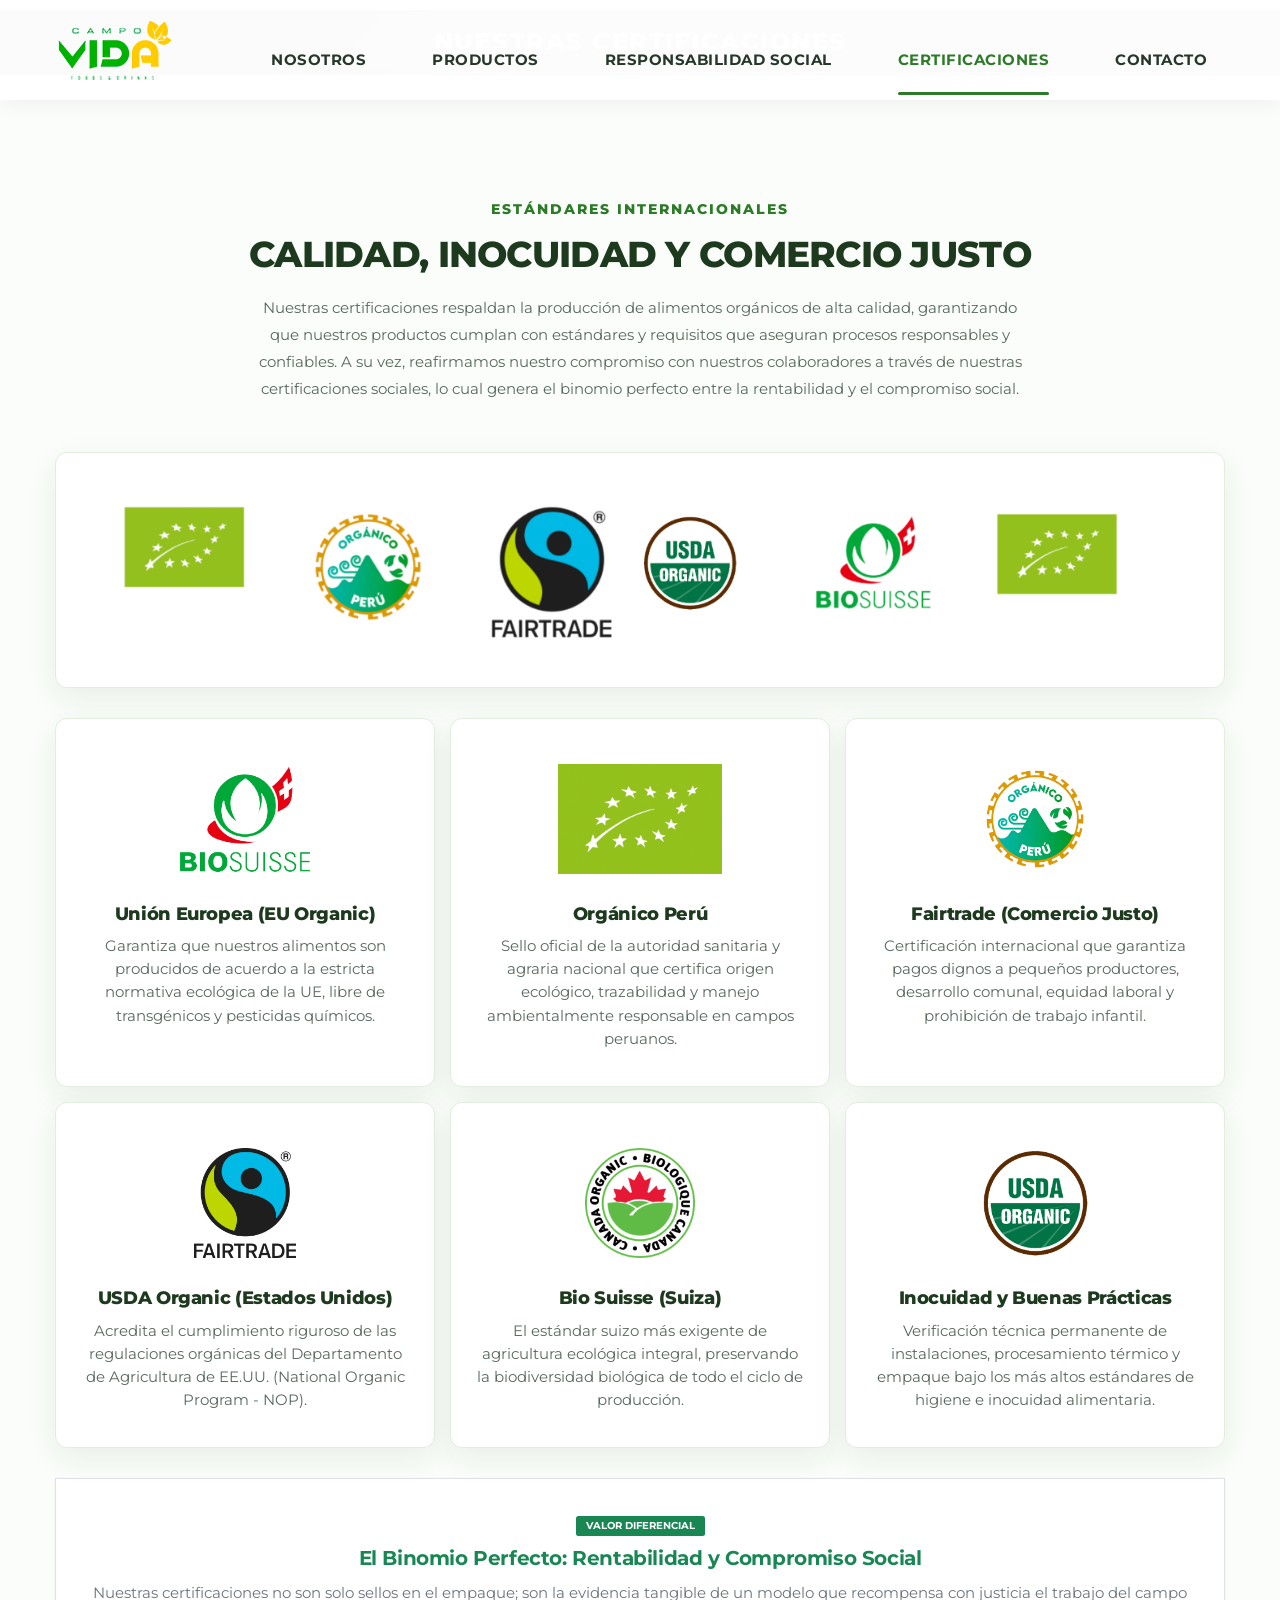
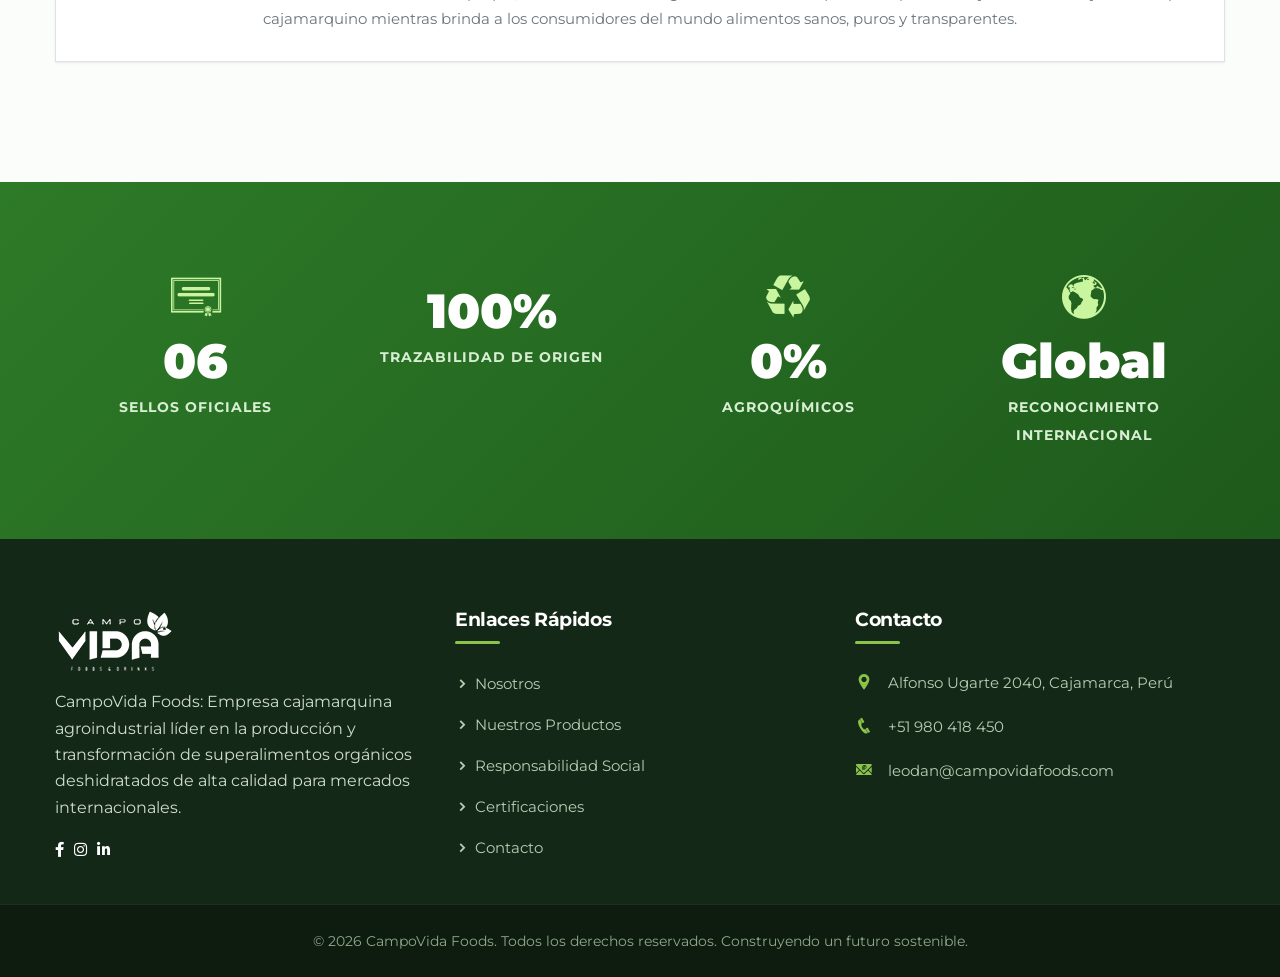
==== commit 9f926089: "fix: resolver error TypeError countTo, dependencias js y animacion de cierre automatico del preloade" ====
--- a/certificaciones.html
+++ b/certificaciones.html
@@ -273,6 +273,8 @@
 	<script src="assets/js/jquery-3.6.0.min.js"></script>
 	<script src="assets/js/popper.min.js"></script>
 	<script src="assets/js/bootstrap.min.js"></script>
+	<script src="assets/js/jquery.appear.js"></script>
+	<script src="assets/js/count-to.js"></script>
 	<script src="assets/js/jquery.magnific-popup.min.js"></script>
 	<script src="assets/js/owl.carousel.min.js"></script>
 	<script src="assets/js/wow.min.js"></script>
--- a/assets/css/custom-v2.css
+++ b/assets/css/custom-v2.css
@@ -667,3 +667,24 @@
     padding: 40px 25px;
   }
 }
+
+/* Preloader Fail-safe Animation */
+@keyframes cvAutoHideLoader {
+  0%, 65% {
+    opacity: 1;
+    visibility: visible;
+    pointer-events: auto;
+  }
+  100% {
+    opacity: 0;
+    visibility: hidden;
+    pointer-events: none;
+    display: none;
+  }
+}
+
+.se-pre-con {
+  animation: cvAutoHideLoader 1.5s ease forwards;
+  animation-delay: 0.1s;
+}
+
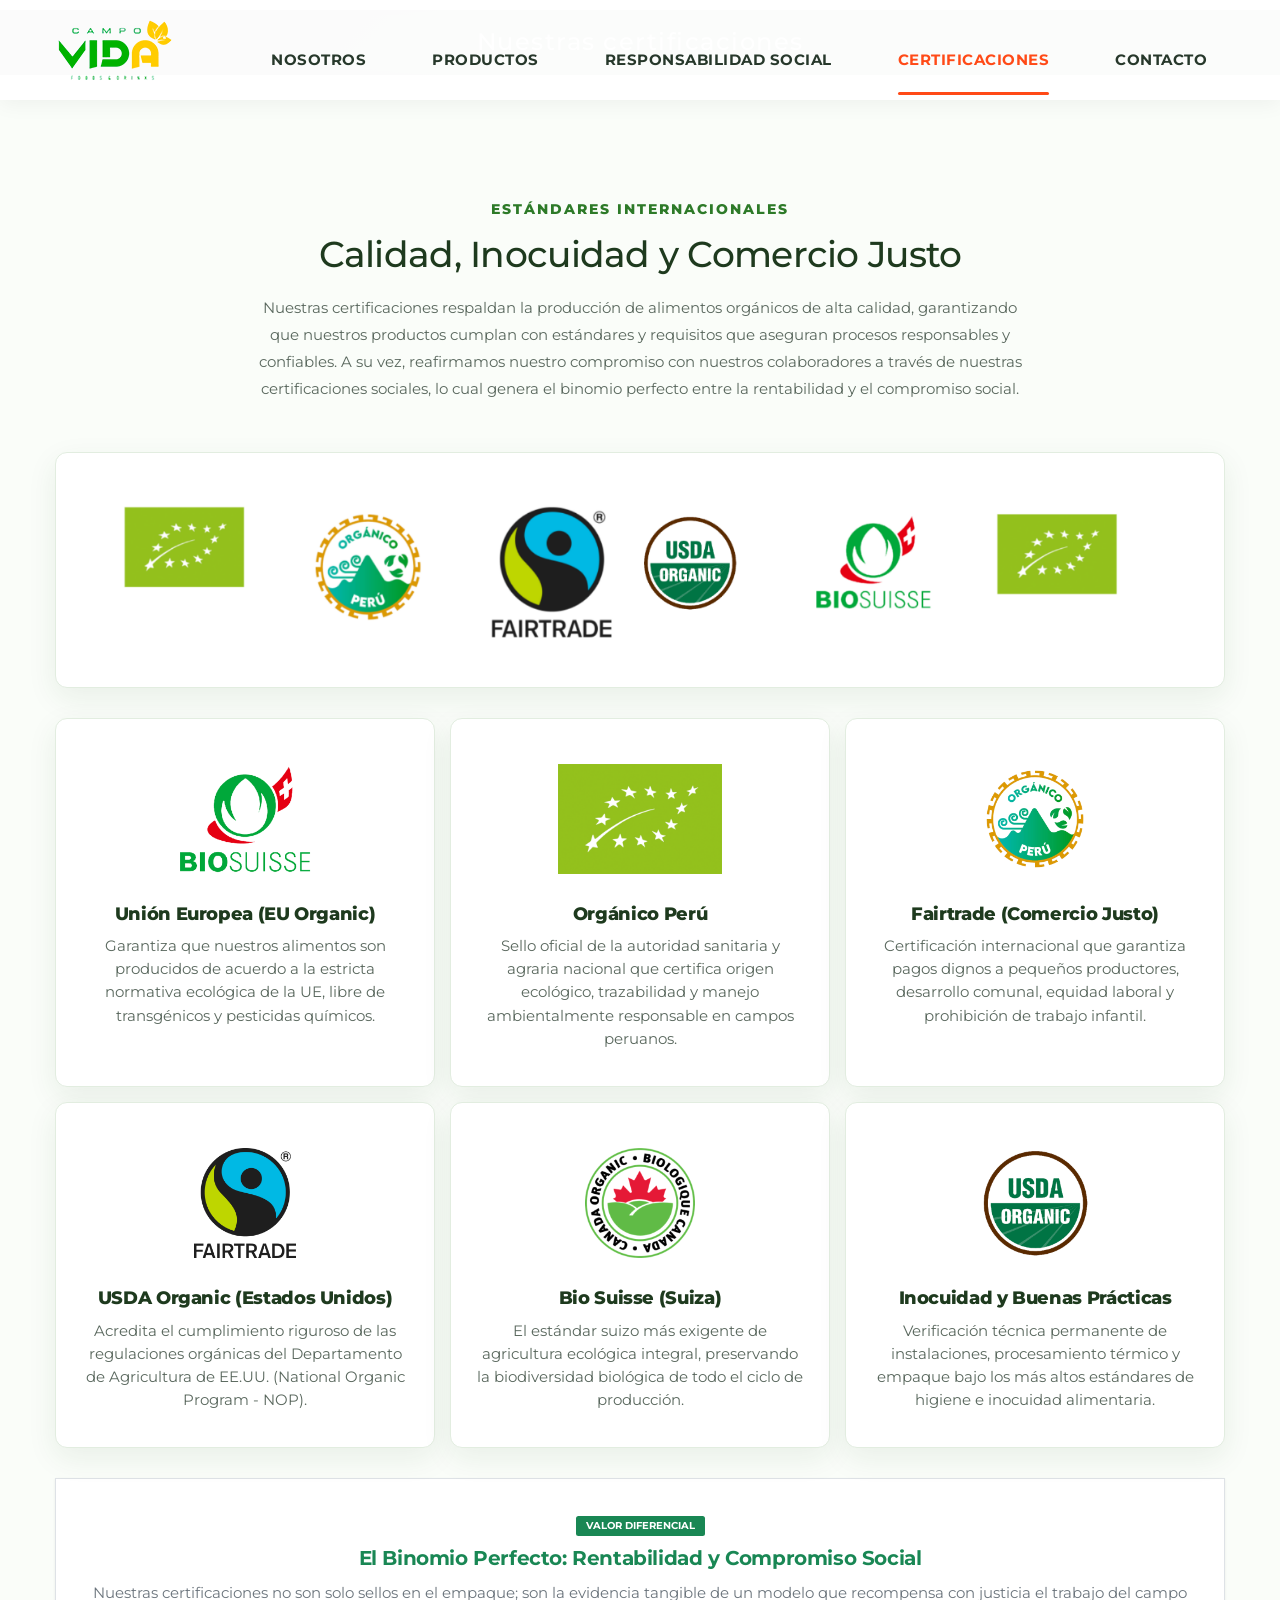
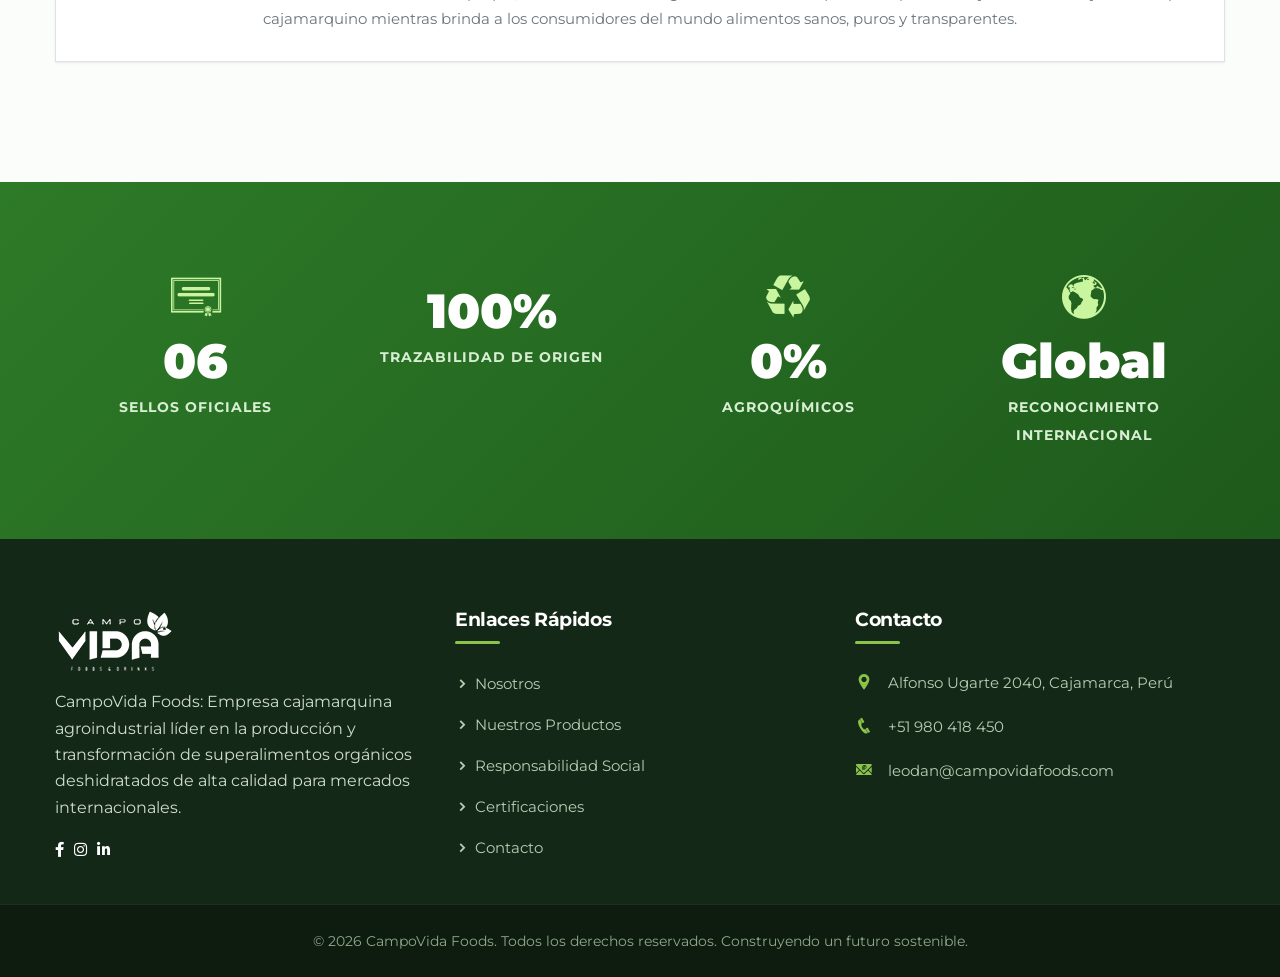
==== commit f5cc6f6d: "style: alinear y unificar titulos de cabeceras en todas las paginas" ====
--- a/certificaciones.html
+++ b/certificaciones.html
@@ -70,7 +70,7 @@
 		<!-- Top Headline Ribbon -->
 		<div class="section-headline-bar">
 			<div class="container">
-				<h2>NUESTRAS CERTIFICACIONES</h2>
+				<h2>Nuestras certificaciones</h2>
 			</div>
 		</div>
 
--- a/assets/css/custom-v2.css
+++ b/assets/css/custom-v2.css
@@ -53,7 +53,7 @@
 
 .header-2 .navbar-nav .nav-item .nav-link:hover,
 .header-2 .navbar-nav .nav-item .nav-link.active {
-  color: var(--cv-green-primary) !important;
+  color: #FF4A17 !important;
 }
 
 .header-2 .navbar-nav .nav-item .nav-link.active::after {
@@ -63,7 +63,7 @@
   left: 18px;
   right: 18px;
   height: 3px;
-  background-color: var(--cv-green-primary);
+  background-color: #FF4A17;
   border-radius: 2px;
 }
 
@@ -86,10 +86,10 @@
 .section-headline-bar h2 {
   color: #ffffff;
   font-size: 2.4rem;
-  font-weight: 800;
+  font-weight: 500;
   letter-spacing: 1.5px;
   margin: 0;
-  text-transform: uppercase;
+  text-transform: none;
 }
 
 @media (max-width: 768px) {
@@ -144,7 +144,7 @@
 .hero-main-title {
   color: #ffffff;
   font-size: 3.2rem;
-  font-weight: 600;
+  font-weight: 500;
   line-height: 1.45;
   margin-bottom: 30px;
   text-shadow: 0 2px 10px rgba(0, 0, 0, 0.3);
@@ -254,9 +254,9 @@
 
 .site-title-v2 .main-heading {
   font-size: 3.6rem;
-  font-weight: 800;
-  color: var(--cv-green-dark);
-  text-transform: uppercase;
+  font-weight: 500;
+  color: var(--cv-green-dark);
+  text-transform: none;
   line-height: 1.2;
 }
 
